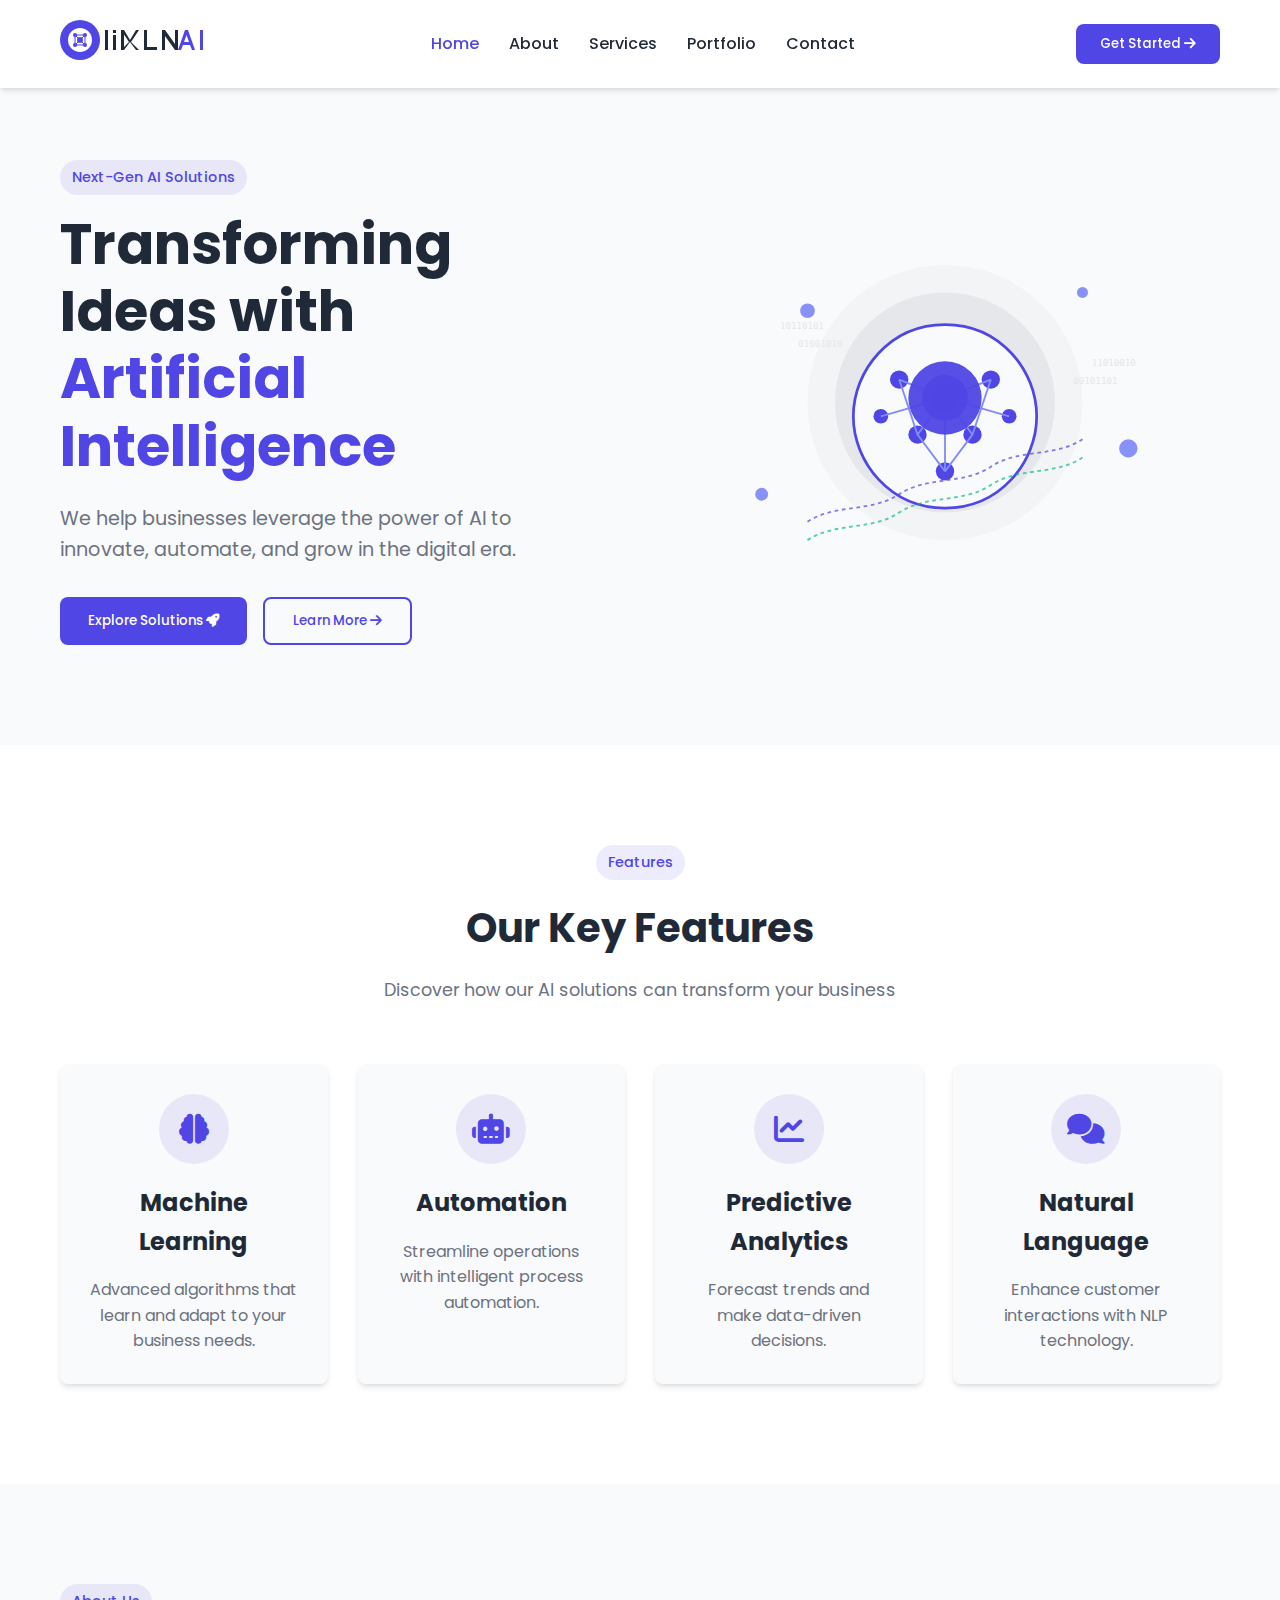
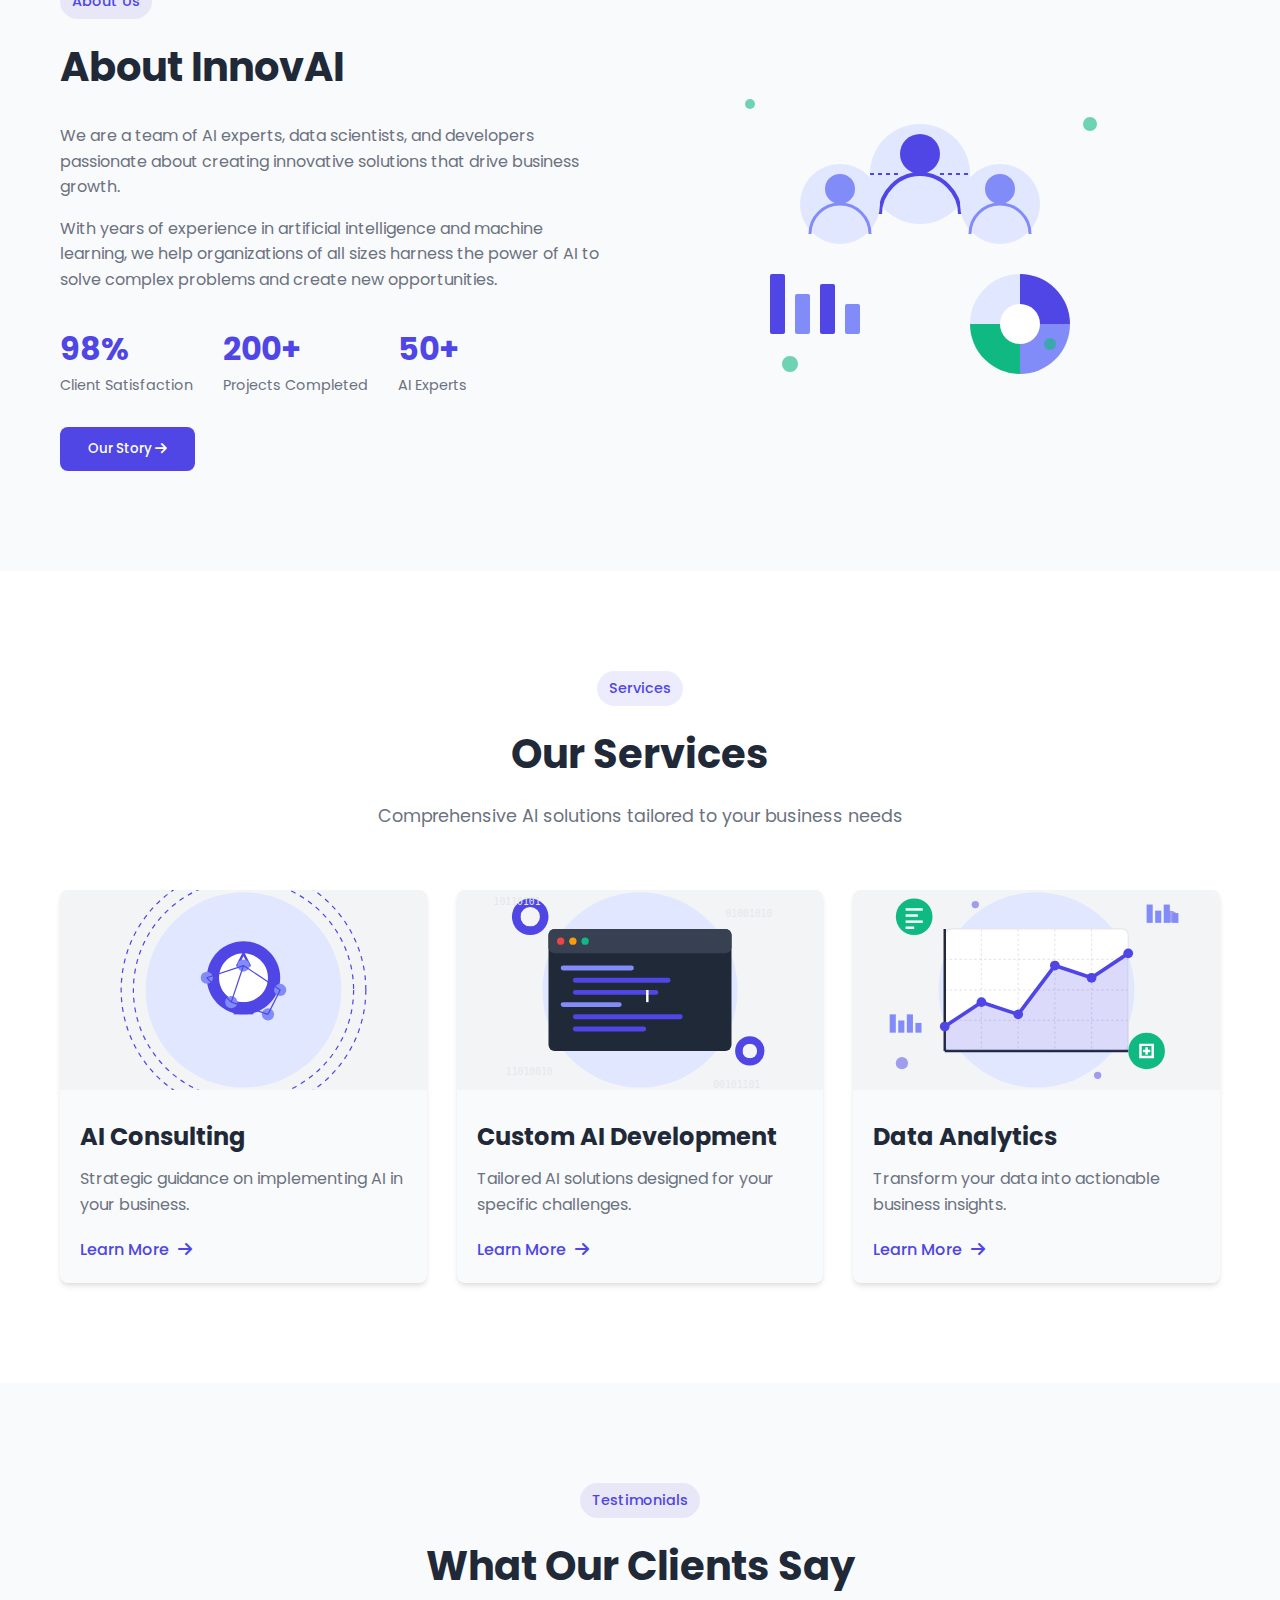
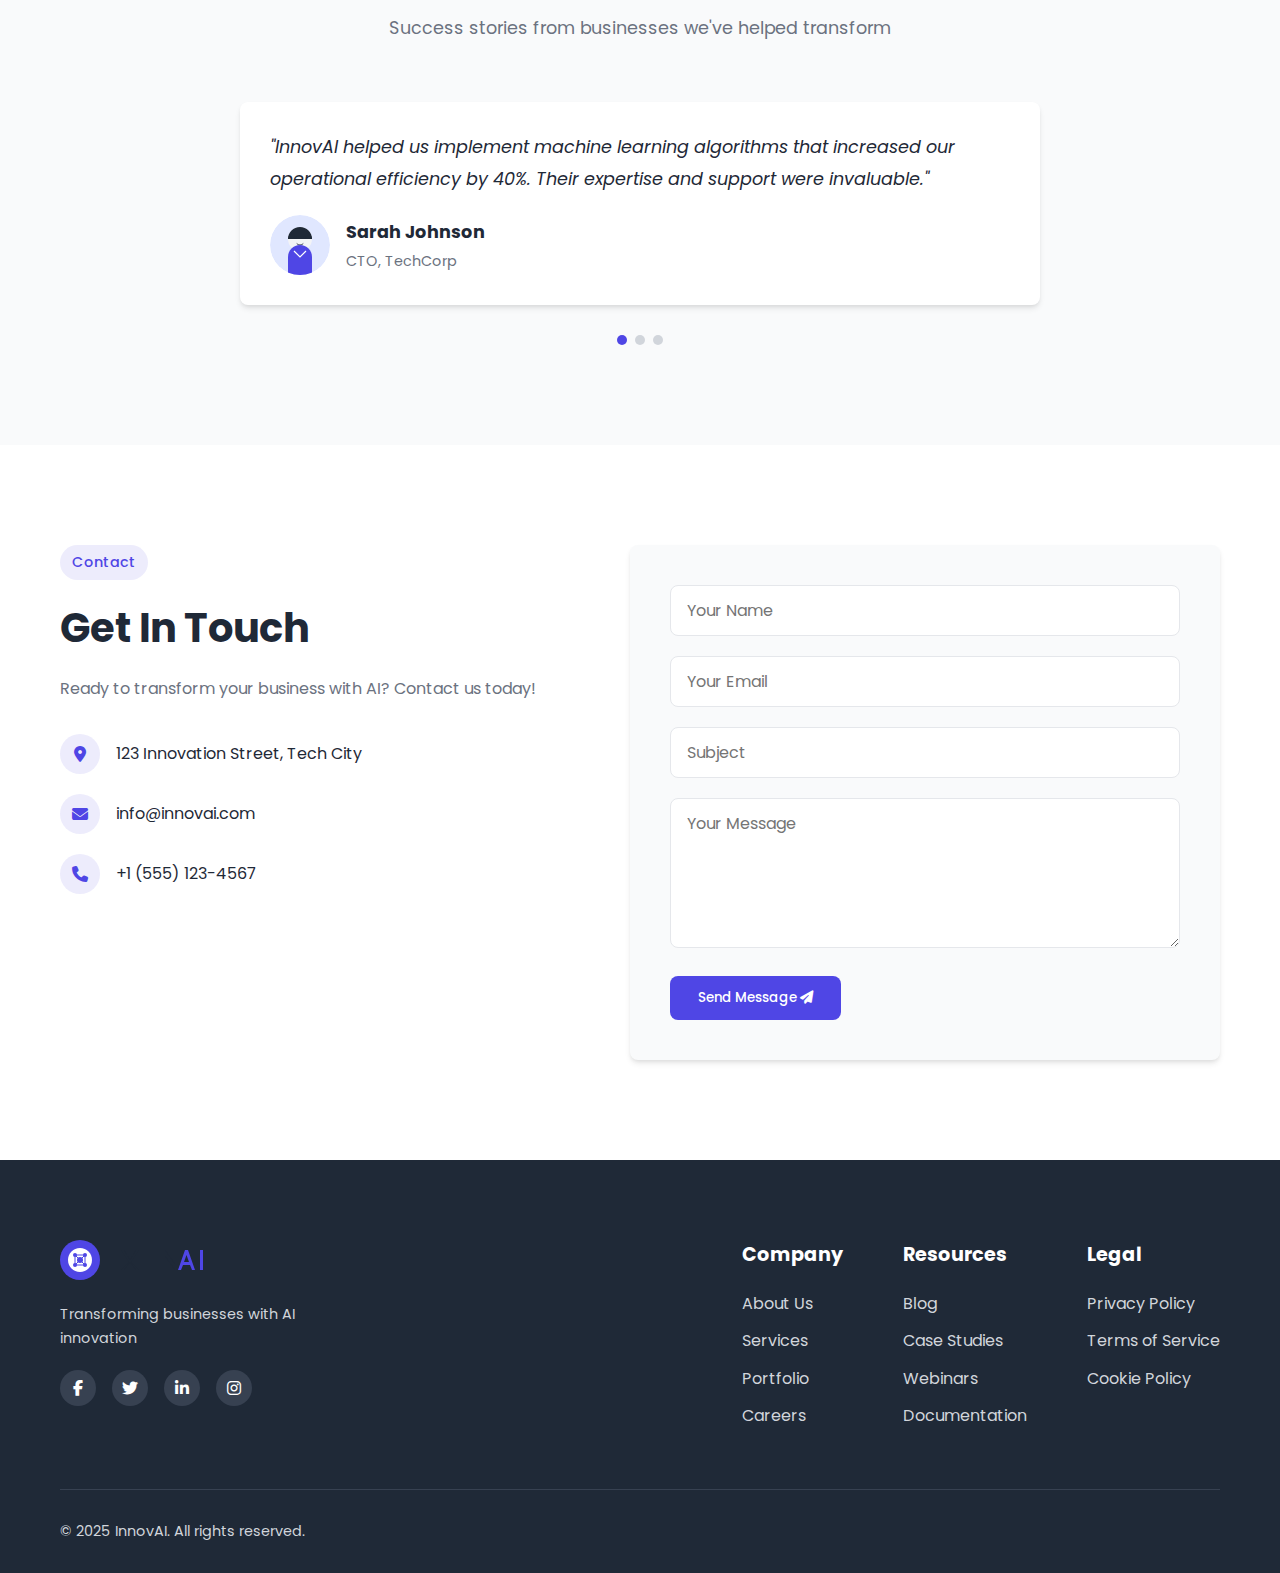
==== index.html @ a3b054c2 "initial commit" ====
<!DOCTYPE html>
<html lang="en">
<head>
    <meta charset="UTF-8">
    <meta name="viewport" content="width=device-width, initial-scale=1.0">
    <title>InnovAI - Innovative AI Solutions</title>
    <link rel="stylesheet" href="css/styles.css">
    <link rel="stylesheet" href="https://cdnjs.cloudflare.com/ajax/libs/font-awesome/6.4.0/css/all.min.css">
    <link href="https://fonts.googleapis.com/css2?family=Poppins:wght@300;400;500;600;700&display=swap" rel="stylesheet">
</head>
<body>
    <header>
        <div class="container">
            <nav>
                <div class="logo">
                    <img src="images/logo.svg" alt="InnovAI Logo">
                </div>
                <ul class="nav-links">
                    <li><a href="#home" class="active">Home</a></li>
                    <li><a href="#about">About</a></li>
                    <li><a href="#services">Services</a></li>
                    <li><a href="#portfolio">Portfolio</a></li>
                    <li><a href="#contact">Contact</a></li>
                </ul>
                <button class="cta-button">Get Started <i class="fas fa-arrow-right"></i></button>
                <div class="mobile-menu">
                    <i class="fas fa-bars"></i>
                </div>
            </nav>
        </div>
    </header>

    <section id="hero" class="hero">
        <div class="container">
            <div class="hero-content">
                <div class="badge">Next-Gen AI Solutions</div>
                <h1>Transforming Ideas with <span class="highlight">Artificial Intelligence</span></h1>
                <p>We help businesses leverage the power of AI to innovate, automate, and grow in the digital era.</p>
                <div class="cta-buttons">
                    <button class="primary-button">Explore Solutions <i class="fas fa-rocket"></i></button>
                    <button class="secondary-button">Learn More <i class="fas fa-arrow-right"></i></button>
                </div>
            </div>
            <div class="hero-image">
                <img src="images/hero-image.svg" alt="AI Innovation">
            </div>
        </div>
    </section>

    <section id="features" class="features">
        <div class="container">
            <div class="section-header">
                <div class="badge">Features</div>
                <h2>Our Key Features</h2>
                <p>Discover how our AI solutions can transform your business</p>
            </div>
            <div class="features-grid">
                <div class="feature-card">
                    <div class="feature-icon">
                        <i class="fas fa-brain"></i>
                    </div>
                    <h3>Machine Learning</h3>
                    <p>Advanced algorithms that learn and adapt to your business needs.</p>
                </div>
                <div class="feature-card">
                    <div class="feature-icon">
                        <i class="fas fa-robot"></i>
                    </div>
                    <h3>Automation</h3>
                    <p>Streamline operations with intelligent process automation.</p>
                </div>
                <div class="feature-card">
                    <div class="feature-icon">
                        <i class="fas fa-chart-line"></i>
                    </div>
                    <h3>Predictive Analytics</h3>
                    <p>Forecast trends and make data-driven decisions.</p>
                </div>
                <div class="feature-card">
                    <div class="feature-icon">
                        <i class="fas fa-comments"></i>
                    </div>
                    <h3>Natural Language</h3>
                    <p>Enhance customer interactions with NLP technology.</p>
                </div>
            </div>
        </div>
    </section>

    <section id="about" class="about">
        <div class="container">
            <div class="about-content">
                <div class="about-text">
                    <div class="badge">About Us</div>
                    <h2>About InnovAI</h2>
                    <p>We are a team of AI experts, data scientists, and developers passionate about creating innovative solutions that drive business growth.</p>
                    <p>With years of experience in artificial intelligence and machine learning, we help organizations of all sizes harness the power of AI to solve complex problems and create new opportunities.</p>
                    <div class="stats-container">
                        <div class="stat-item">
                            <span class="stat-number">98%</span>
                            <span class="stat-label">Client Satisfaction</span>
                        </div>
                        <div class="stat-item">
                            <span class="stat-number">200+</span>
                            <span class="stat-label">Projects Completed</span>
                        </div>
                        <div class="stat-item">
                            <span class="stat-number">50+</span>
                            <span class="stat-label">AI Experts</span>
                        </div>
                    </div>
                    <button class="primary-button">Our Story <i class="fas fa-arrow-right"></i></button>
                </div>
                <div class="about-image">
                    <img src="images/about-image.svg" alt="Our Team">
                </div>
            </div>
        </div>
    </section>

    <section id="services" class="services">
        <div class="container">
            <div class="section-header">
                <div class="badge">Services</div>
                <h2>Our Services</h2>
                <p>Comprehensive AI solutions tailored to your business needs</p>
            </div>
            <div class="services-grid">
                <div class="service-card">
                    <div class="service-image">
                        <img src="images/service1.svg" alt="AI Consulting">
                    </div>
                    <div class="service-content">
                        <h3>AI Consulting</h3>
                        <p>Strategic guidance on implementing AI in your business.</p>
                        <a href="#" class="learn-more">Learn More <i class="fas fa-arrow-right"></i></a>
                    </div>
                </div>
                <div class="service-card">
                    <div class="service-image">
                        <img src="images/service2.svg" alt="Custom AI Development">
                    </div>
                    <div class="service-content">
                        <h3>Custom AI Development</h3>
                        <p>Tailored AI solutions designed for your specific challenges.</p>
                        <a href="#" class="learn-more">Learn More <i class="fas fa-arrow-right"></i></a>
                    </div>
                </div>
                <div class="service-card">
                    <div class="service-image">
                        <img src="images/service3.svg" alt="Data Analytics">
                    </div>
                    <div class="service-content">
                        <h3>Data Analytics</h3>
                        <p>Transform your data into actionable business insights.</p>
                        <a href="#" class="learn-more">Learn More <i class="fas fa-arrow-right"></i></a>
                    </div>
                </div>
            </div>
        </div>
    </section>

    <section id="testimonials" class="testimonials">
        <div class="container">
            <div class="section-header">
                <div class="badge">Testimonials</div>
                <h2>What Our Clients Say</h2>
                <p>Success stories from businesses we've helped transform</p>
            </div>
            <div class="testimonial-slider">
                <div class="testimonial-card">
                    <div class="testimonial-content">
                        <p>"InnovAI helped us implement machine learning algorithms that increased our operational efficiency by 40%. Their expertise and support were invaluable."</p>
                    </div>
                    <div class="testimonial-author">
                        <img src="images/client1.svg" alt="Client">
                        <div class="author-info">
                            <h4>Sarah Johnson</h4>
                            <p>CTO, TechCorp</p>
                        </div>
                    </div>
                </div>
            </div>
            <div class="testimonial-dots">
                <span class="dot active"></span>
                <span class="dot"></span>
                <span class="dot"></span>
            </div>
        </div>
    </section>

    <section id="contact" class="contact">
        <div class="container">
            <div class="contact-content">
                <div class="contact-info">
                    <div class="badge">Contact</div>
                    <h2>Get In Touch</h2>
                    <p>Ready to transform your business with AI? Contact us today!</p>
                    <div class="contact-details">
                        <div class="contact-item">
                            <i class="fas fa-map-marker-alt"></i>
                            <p>123 Innovation Street, Tech City</p>
                        </div>
                        <div class="contact-item">
                            <i class="fas fa-envelope"></i>
                            <p>info@innovai.com</p>
                        </div>
                        <div class="contact-item">
                            <i class="fas fa-phone"></i>
                            <p>+1 (555) 123-4567</p>
                        </div>
                    </div>
                </div>
                <div class="contact-form">
                    <form>
                        <div class="form-group">
                            <input type="text" placeholder="Your Name" required>
                        </div>
                        <div class="form-group">
                            <input type="email" placeholder="Your Email" required>
                        </div>
                        <div class="form-group">
                            <input type="text" placeholder="Subject">
                        </div>
                        <div class="form-group">
                            <textarea placeholder="Your Message" required></textarea>
                        </div>
                        <button type="submit" class="primary-button">Send Message <i class="fas fa-paper-plane"></i></button>
                    </form>
                </div>
            </div>
        </div>
    </section>

    <footer>
        <div class="container">
            <div class="footer-content">
                <div class="footer-logo">
                    <img src="images/logo.svg" alt="InnovAI Logo">
                    <p>Transforming businesses with AI innovation</p>
                    <div class="social-links">
                        <a href="#"><i class="fab fa-facebook-f"></i></a>
                        <a href="#"><i class="fab fa-twitter"></i></a>
                        <a href="#"><i class="fab fa-linkedin-in"></i></a>
                        <a href="#"><i class="fab fa-instagram"></i></a>
                    </div>
                </div>
                <div class="footer-links">
                    <div class="footer-column">
                        <h3>Company</h3>
                        <ul>
                            <li><a href="#about">About Us</a></li>
                            <li><a href="#services">Services</a></li>
                            <li><a href="#portfolio">Portfolio</a></li>
                            <li><a href="#careers">Careers</a></li>
                        </ul>
                    </div>
                    <div class="footer-column">
                        <h3>Resources</h3>
                        <ul>
                            <li><a href="#blog">Blog</a></li>
                            <li><a href="#case-studies">Case Studies</a></li>
                            <li><a href="#webinars">Webinars</a></li>
                            <li><a href="#documentation">Documentation</a></li>
                        </ul>
                    </div>
                    <div class="footer-column">
                        <h3>Legal</h3>
                        <ul>
                            <li><a href="#privacy">Privacy Policy</a></li>
                            <li><a href="#terms">Terms of Service</a></li>
                            <li><a href="#cookies">Cookie Policy</a></li>
                        </ul>
                    </div>
                </div>
            </div>
            <div class="footer-bottom">
                <p>&copy; 2025 InnovAI. All rights reserved.</p>
            </div>
        </div>
    </footer>

    <script src="js/main.js"></script>
</body>
</html>
---- css/styles.css ----
/* Global Styles */
:root {
    --primary-color: #4F46E5;
    --primary-dark: #4338CA;
    --primary-light: #818CF8;
    --secondary-color: #10B981;
    --text-color: #1F2937;
    --text-light: #6B7280;
    --background-light: #F9FAFB;
    --background-white: #FFFFFF;
    --shadow: 0 4px 6px -1px rgba(0, 0, 0, 0.1), 0 2px 4px -1px rgba(0, 0, 0, 0.06);
    --border-radius: 8px;
    --transition: all 0.3s ease;
}

* {
    margin: 0;
    padding: 0;
    box-sizing: border-box;
}

body {
    font-family: 'Poppins', sans-serif;
    color: var(--text-color);
    line-height: 1.6;
    background-color: var(--background-light);
}

.container {
    width: 100%;
    max-width: 1200px;
    margin: 0 auto;
    padding: 0 20px;
}

a {
    text-decoration: none;
    color: inherit;
}

ul {
    list-style: none;
}

img {
    max-width: 100%;
    height: auto;
}

button {
    cursor: pointer;
    font-family: 'Poppins', sans-serif;
}

.section-header {
    text-align: center;
    margin-bottom: 60px;
}

.section-header h2 {
    font-size: 2.5rem;
    font-weight: 700;
    margin-bottom: 16px;
    color: var(--text-color);
}

.section-header p {
    font-size: 1.1rem;
    color: var(--text-light);
    max-width: 600px;
    margin: 0 auto;
}

.badge {
    display: inline-block;
    background-color: rgba(79, 70, 229, 0.1);
    color: var(--primary-color);
    padding: 6px 12px;
    border-radius: 20px;
    font-size: 0.9rem;
    font-weight: 500;
    margin-bottom: 16px;
}

/* Header & Navigation */
header {
    background-color: var(--background-white);
    box-shadow: var(--shadow);
    position: fixed;
    width: 100%;
    top: 0;
    left: 0;
    z-index: 1000;
}

nav {
    display: flex;
    justify-content: space-between;
    align-items: center;
    padding: 20px 0;
}

.logo img {
    height: 40px;
}

.nav-links {
    display: flex;
    gap: 30px;
}

.nav-links a {
    font-weight: 500;
    transition: var(--transition);
}

.nav-links a:hover, .nav-links a.active {
    color: var(--primary-color);
}

.cta-button {
    background-color: var(--primary-color);
    color: white;
    border: none;
    padding: 10px 24px;
    border-radius: var(--border-radius);
    font-weight: 500;
    transition: var(--transition);
}

.cta-button:hover {
    background-color: var(--primary-dark);
}

.mobile-menu {
    display: none;
    font-size: 1.5rem;
    cursor: pointer;
}

/* Mobile menu active state */
.nav-links.active {
    display: flex;
    flex-direction: column;
    position: absolute;
    top: 80px;
    left: 0;
    right: 0;
    background-color: var(--background-white);
    padding: 20px;
    box-shadow: var(--shadow);
    z-index: 1000;
}

/* Hero Section */
.hero {
    padding: 160px 0 100px;
    background-color: var(--background-light);
}

.hero .container {
    display: flex;
    align-items: center;
    justify-content: space-between;
    gap: 60px;
}

.hero-content {
    flex: 1;
}

.hero-content h1 {
    font-size: 3.5rem;
    font-weight: 700;
    line-height: 1.2;
    margin-bottom: 24px;
}

.hero-content .highlight {
    color: var(--primary-color);
}

.hero-content p {
    font-size: 1.2rem;
    color: var(--text-light);
    margin-bottom: 32px;
    max-width: 500px;
}

.cta-buttons {
    display: flex;
    gap: 16px;
}

.primary-button {
    background-color: var(--primary-color);
    color: white;
    border: none;
    padding: 12px 28px;
    border-radius: var(--border-radius);
    font-weight: 500;
    transition: var(--transition);
}

.primary-button:hover {
    background-color: var(--primary-dark);
}

.secondary-button {
    background-color: transparent;
    color: var(--primary-color);
    border: 2px solid var(--primary-color);
    padding: 12px 28px;
    border-radius: var(--border-radius);
    font-weight: 500;
    transition: var(--transition);
}

.secondary-button:hover {
    background-color: rgba(79, 70, 229, 0.1);
}

.hero-image {
    flex: 1;
    display: flex;
    justify-content: flex-end;
}

/* Features Section */
.features {
    padding: 100px 0;
    background-color: var(--background-white);
}

.features-grid {
    display: grid;
    grid-template-columns: repeat(auto-fit, minmax(250px, 1fr));
    gap: 30px;
}

.feature-card {
    background-color: var(--background-light);
    padding: 30px;
    border-radius: var(--border-radius);
    box-shadow: var(--shadow);
    transition: var(--transition);
    text-align: center;
}

.feature-card:hover {
    transform: translateY(-5px);
}

.feature-icon {
    width: 70px;
    height: 70px;
    background-color: rgba(79, 70, 229, 0.1);
    border-radius: 50%;
    display: flex;
    align-items: center;
    justify-content: center;
    margin: 0 auto 20px;
}

.feature-icon i {
    font-size: 30px;
    color: var(--primary-color);
}

.feature-card h3 {
    font-size: 1.5rem;
    margin-bottom: 16px;
}

.feature-card p {
    color: var(--text-light);
}

/* About Section */
.about {
    padding: 100px 0;
    background-color: var(--background-light);
}

.about-content {
    display: flex;
    align-items: center;
    gap: 60px;
}

.about-text {
    flex: 1;
}

.about-text h2 {
    font-size: 2.5rem;
    font-weight: 700;
    margin-bottom: 24px;
}

.about-text p {
    margin-bottom: 16px;
    color: var(--text-light);
}

.stats-container {
    display: flex;
    gap: 30px;
    margin: 30px 0;
}

.stat-item {
    display: flex;
    flex-direction: column;
}

.stat-number {
    font-size: 2rem;
    font-weight: 700;
    color: var(--primary-color);
}

.stat-label {
    font-size: 0.9rem;
    color: var(--text-light);
}

.about-image {
    flex: 1;
}

/* Services Section */
.services {
    padding: 100px 0;
    background-color: var(--background-white);
}

.services-grid {
    display: grid;
    grid-template-columns: repeat(auto-fit, minmax(300px, 1fr));
    gap: 30px;
}

.service-card {
    background-color: var(--background-light);
    border-radius: var(--border-radius);
    overflow: hidden;
    box-shadow: var(--shadow);
    transition: var(--transition);
}

.service-card:hover {
    transform: translateY(-5px);
}

.service-card img {
    width: 100%;
    height: 200px;
    object-fit: cover;
}

.service-content {
    padding: 20px;
}

.service-card h3 {
    font-size: 1.5rem;
    margin-bottom: 10px;
}

.service-card p {
    color: var(--text-light);
    margin-bottom: 20px;
}

.learn-more {
    display: inline-block;
    color: var(--primary-color);
    font-weight: 500;
    transition: var(--transition);
}

.learn-more i {
    margin-left: 5px;
    transition: var(--transition);
}

.learn-more:hover {
    color: var(--primary-dark);
}

.learn-more:hover i {
    transform: translateX(5px);
}

/* Testimonials Section */
.testimonials {
    padding: 100px 0;
    background-color: var(--background-light);
}

.testimonial-card {
    background-color: var(--background-white);
    border-radius: var(--border-radius);
    padding: 30px;
    box-shadow: var(--shadow);
    max-width: 800px;
    margin: 0 auto;
}

.testimonial-content {
    margin-bottom: 20px;
}

.testimonial-content p {
    font-size: 1.1rem;
    font-style: italic;
    color: var(--text-color);
    line-height: 1.8;
}

.testimonial-author {
    display: flex;
    align-items: center;
    gap: 16px;
}

.testimonial-author img {
    width: 60px;
    height: 60px;
    border-radius: 50%;
    object-fit: cover;
}

.author-info h4 {
    font-size: 1.1rem;
    margin-bottom: 4px;
}

.author-info p {
    color: var(--text-light);
    font-size: 0.9rem;
}

.testimonial-dots {
    display: flex;
    justify-content: center;
    gap: 8px;
    margin-top: 30px;
}

.dot {
    width: 10px;
    height: 10px;
    border-radius: 50%;
    background-color: #D1D5DB;
    cursor: pointer;
    transition: var(--transition);
}

.dot.active {
    background-color: var(--primary-color);
}

/* Contact Section */
.contact {
    padding: 100px 0;
    background-color: var(--background-white);
}

.contact-content {
    display: flex;
    gap: 60px;
}

.contact-info {
    flex: 1;
}

.contact-info h2 {
    font-size: 2.5rem;
    font-weight: 700;
    margin-bottom: 16px;
}

.contact-info > p {
    color: var(--text-light);
    margin-bottom: 32px;
}

.contact-details {
    display: flex;
    flex-direction: column;
    gap: 20px;
}

.contact-item {
    display: flex;
    align-items: center;
    gap: 16px;
}

.contact-item i {
    width: 40px;
    height: 40px;
    background-color: rgba(79, 70, 229, 0.1);
    border-radius: 50%;
    display: flex;
    align-items: center;
    justify-content: center;
    color: var(--primary-color);
}

.contact-form {
    flex: 1;
    background-color: var(--background-light);
    padding: 40px;
    border-radius: var(--border-radius);
    box-shadow: var(--shadow);
}

.form-group {
    margin-bottom: 20px;
}

.form-group input,
.form-group textarea {
    width: 100%;
    padding: 12px 16px;
    border: 1px solid #e5e7eb;
    border-radius: var(--border-radius);
    font-family: 'Poppins', sans-serif;
    font-size: 1rem;
    transition: var(--transition);
}

.form-group input:focus,
.form-group textarea:focus {
    outline: none;
    border-color: var(--primary-color);
    box-shadow: 0 0 0 3px rgba(79, 70, 229, 0.2);
}

.form-group textarea {
    min-height: 150px;
    resize: vertical;
}

/* Footer */
footer {
    background-color: #1F2937;
    color: white;
    padding: 80px 0 30px;
}

.footer-content {
    display: flex;
    justify-content: space-between;
    margin-bottom: 60px;
}

.footer-logo {
    max-width: 300px;
}

.footer-logo img {
    height: 40px;
    margin-bottom: 16px;
}

.footer-logo p {
    color: #D1D5DB;
    font-size: 0.9rem;
}

.social-links {
    display: flex;
    gap: 16px;
    margin-top: 20px;
}

.social-links a {
    width: 36px;
    height: 36px;
    background-color: #374151;
    border-radius: 50%;
    display: flex;
    align-items: center;
    justify-content: center;
    transition: var(--transition);
}

.social-links a:hover {
    background-color: var(--primary-color);
}

.footer-links {
    display: flex;
    gap: 60px;
}

.footer-column h3 {
    font-size: 1.2rem;
    margin-bottom: 20px;
    color: white;
}

.footer-column ul {
    display: flex;
    flex-direction: column;
    gap: 12px;
}

.footer-column a {
    color: #D1D5DB;
    transition: var(--transition);
}

.footer-column a:hover {
    color: white;
}

.footer-bottom {
    display: flex;
    justify-content: space-between;
    align-items: center;
    padding-top: 30px;
    border-top: 1px solid #374151;
}

.footer-bottom p {
    color: #D1D5DB;
    font-size: 0.9rem;
}

/* Responsive Styles */
@media (max-width: 992px) {
    .hero .container,
    .about-content,
    .contact-content {
        flex-direction: column;
    }

    .hero-content,
    .hero-image,
    .about-text,
    .about-image,
    .contact-info,
    .contact-form {
        flex: none;
        width: 100%;
    }

    .hero-image {
        justify-content: center;
        margin-top: 40px;
    }

    .about-image {
        order: -1;
        margin-bottom: 40px;
    }

    .footer-content {
        flex-direction: column;
        gap: 40px;
    }

    .footer-links {
        flex-wrap: wrap;
        gap: 30px;
    }
}

@media (max-width: 768px) {
    .nav-links {
        display: none;
    }
    
    .cta-button {
        display: none;
    }

    .mobile-menu {
        display: block;
    }

    .hero-content h1 {
        font-size: 2.5rem;
    }

    .section-header h2 {
        font-size: 2rem;
    }

    .footer-bottom {
        flex-direction: column;
        gap: 20px;
    }
}
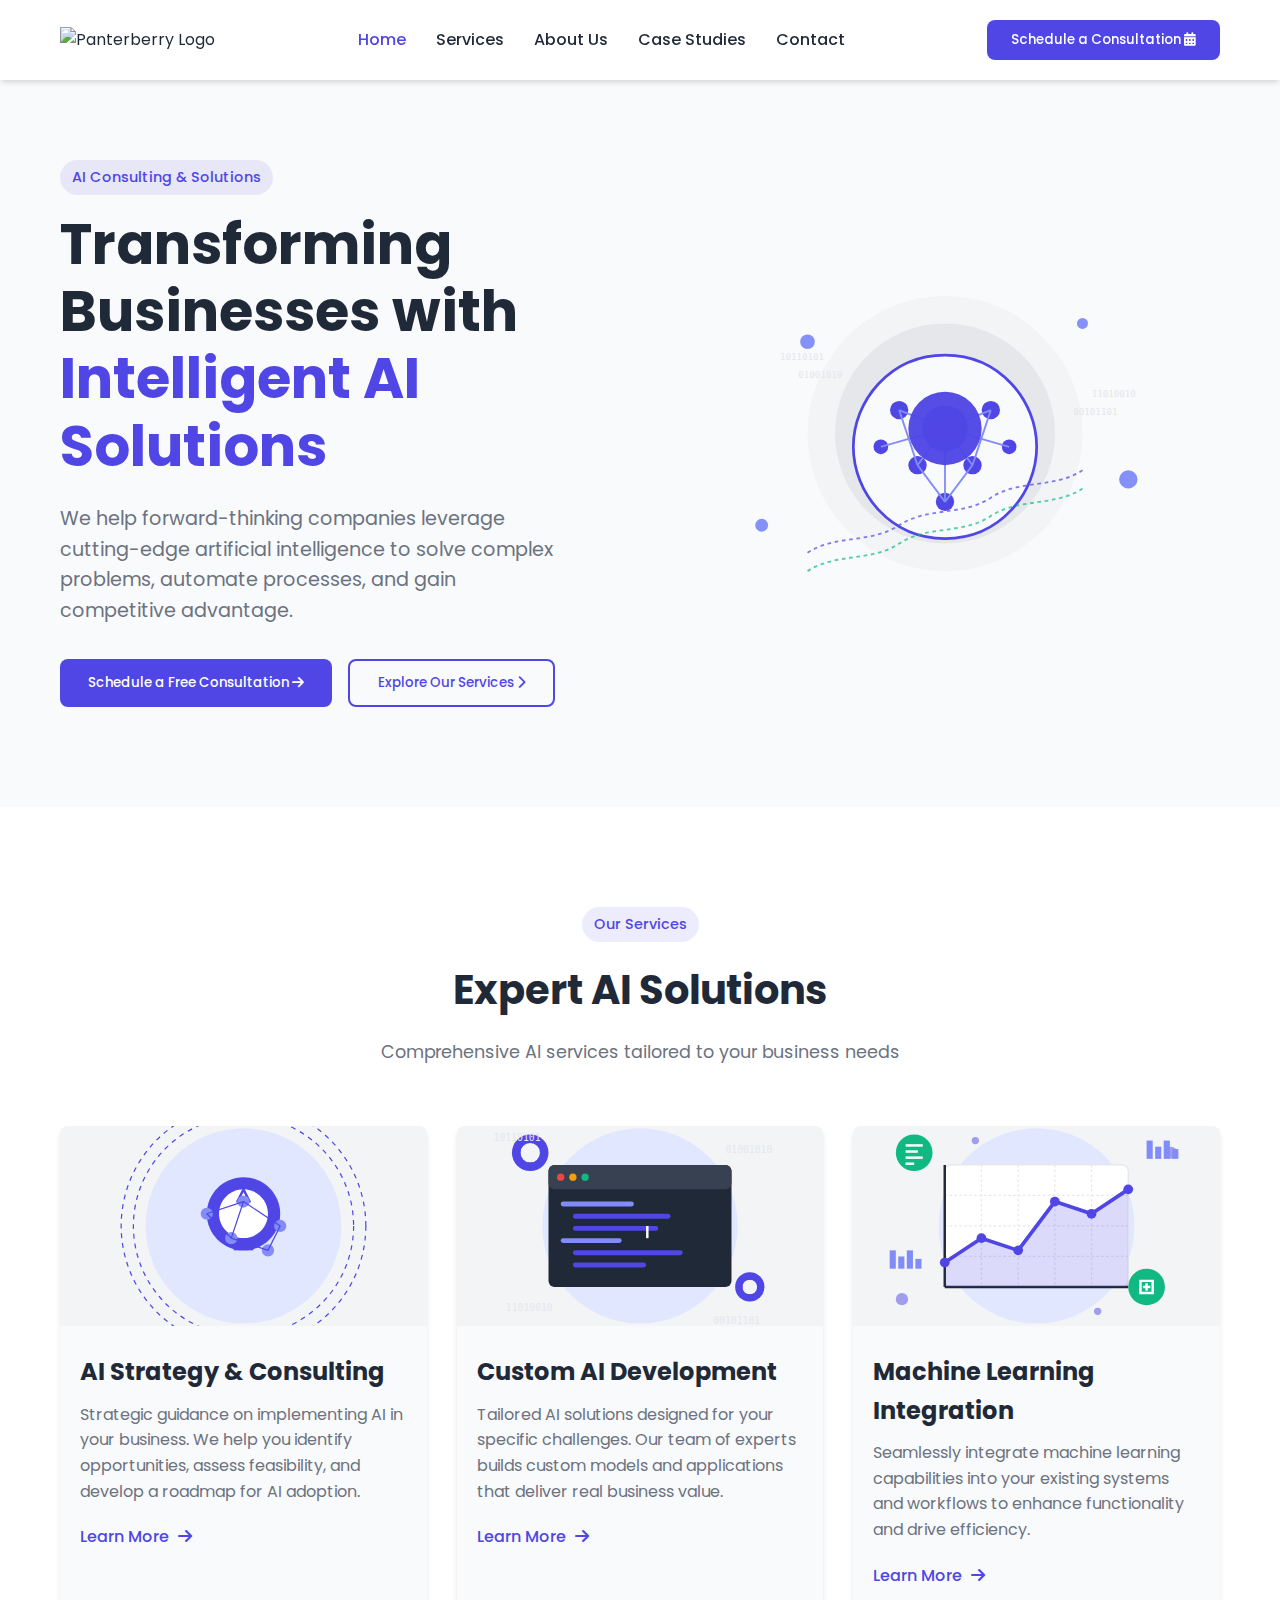
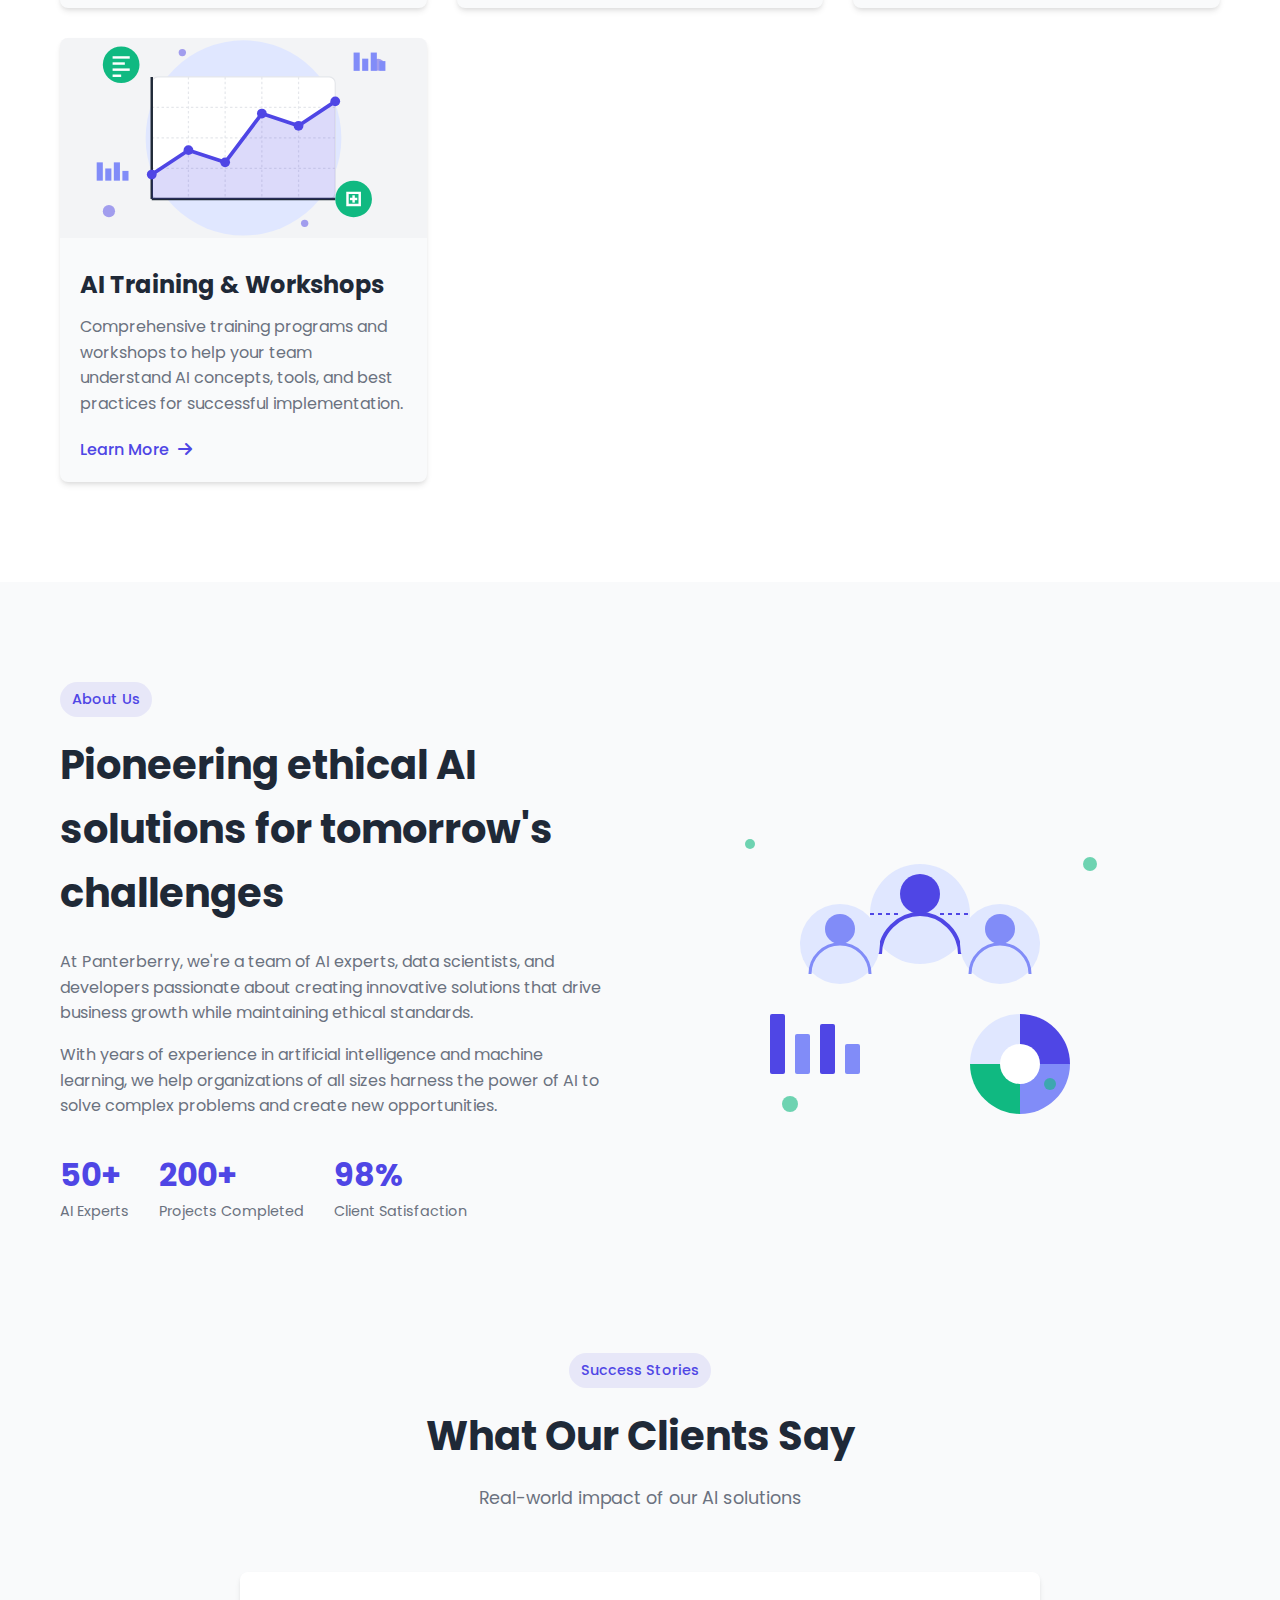
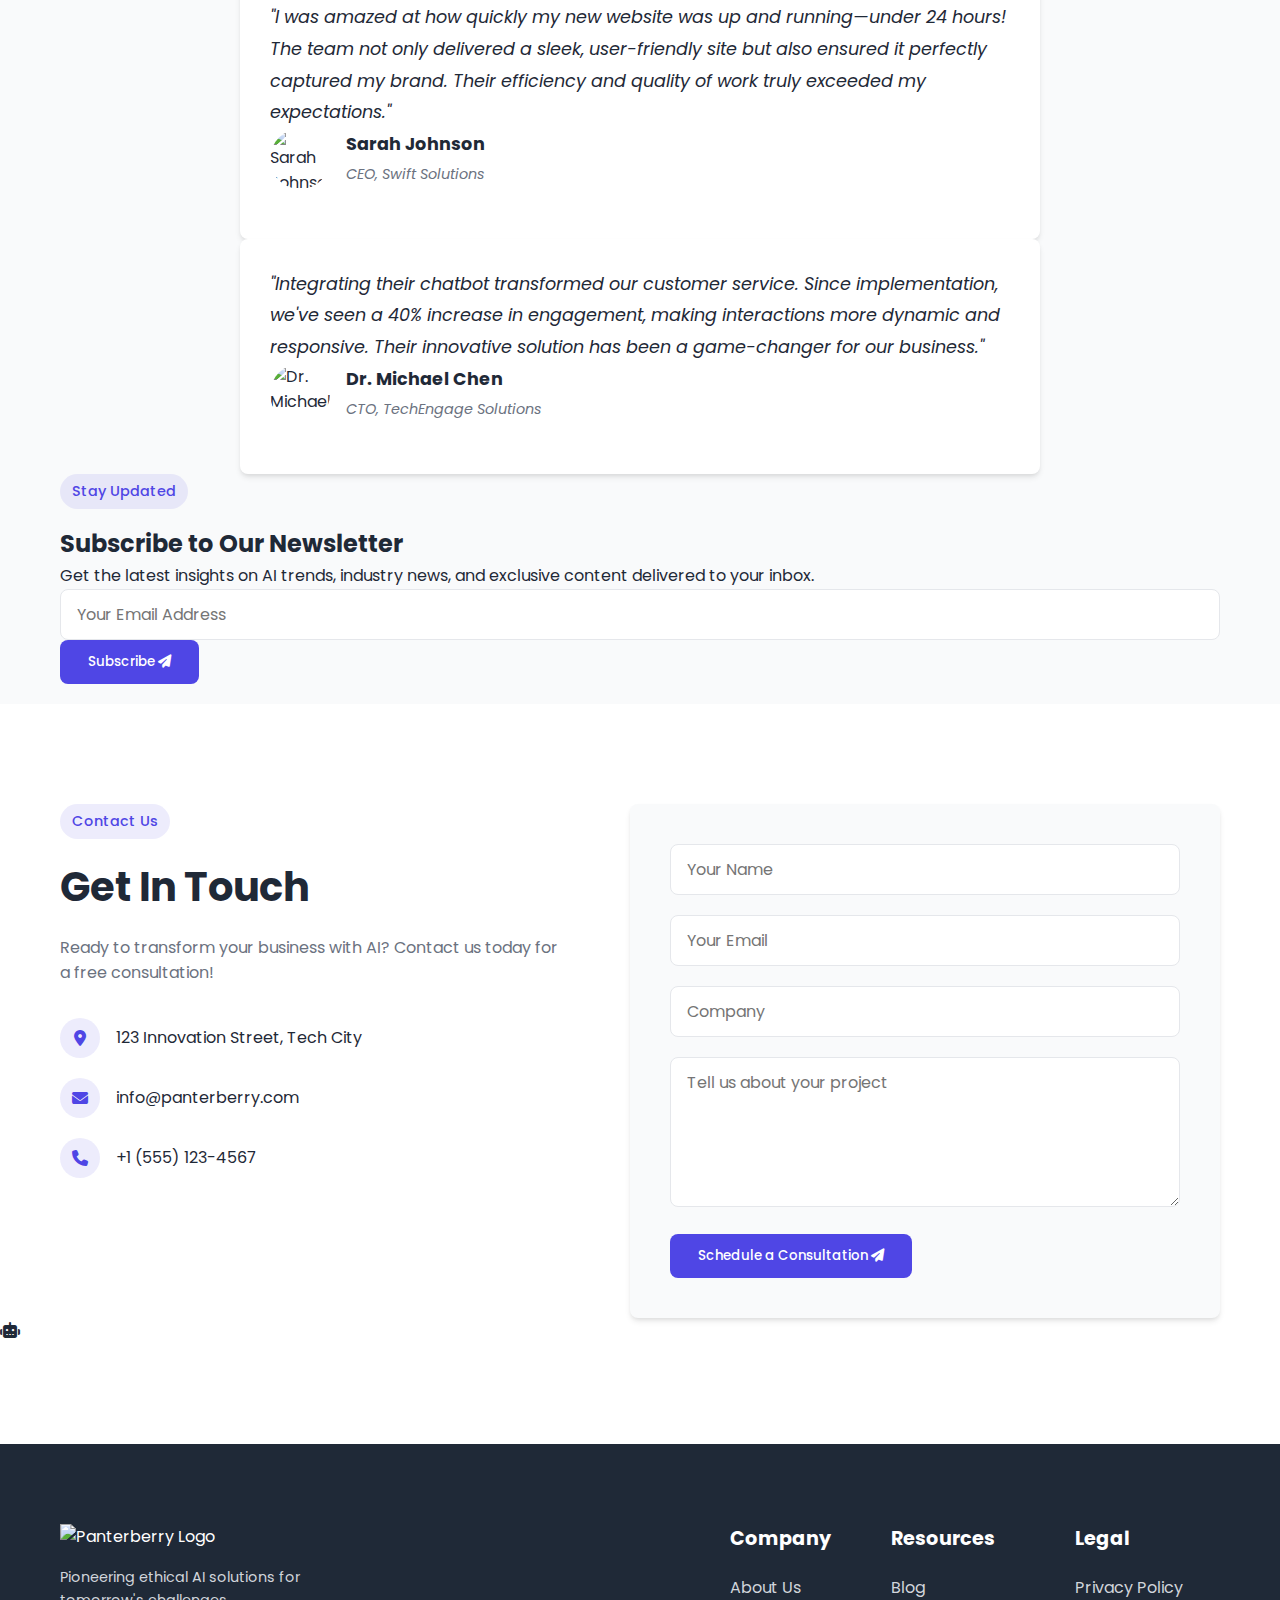
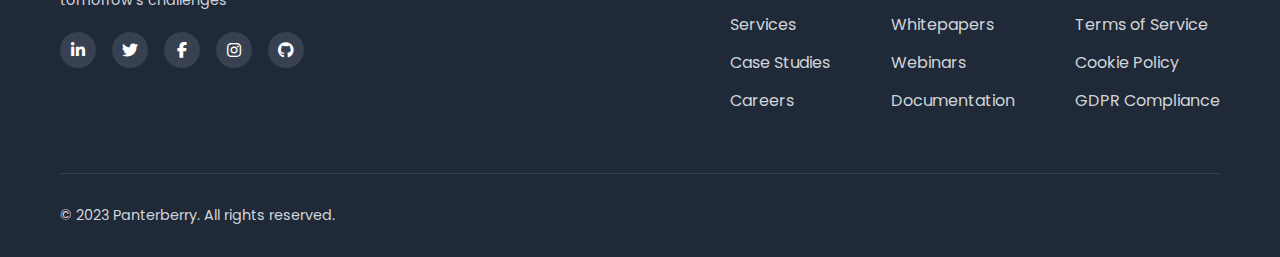
==== commit 30f29554: "Merge pull request #1 from PJ26487/main" ====
--- a/index.html
+++ b/index.html
@@ -3,26 +3,42 @@
 <head>
     <meta charset="UTF-8">
     <meta name="viewport" content="width=device-width, initial-scale=1.0">
-    <title>InnovAI - Innovative AI Solutions</title>
+    <title>Panterberry - AI Consulting & Solutions</title>
+    <meta name="description" content="Panterberry - Pioneering ethical AI solutions for tomorrow's challenges. Expert AI consulting, custom development, and machine learning integration.">
+    <meta name="keywords" content="AI consulting, machine learning, artificial intelligence, AI solutions, custom AI development">
     <link rel="stylesheet" href="css/styles.css">
     <link rel="stylesheet" href="https://cdnjs.cloudflare.com/ajax/libs/font-awesome/6.4.0/css/all.min.css">
     <link href="https://fonts.googleapis.com/css2?family=Poppins:wght@300;400;500;600;700&display=swap" rel="stylesheet">
+    <!-- Add GSAP for animations -->
+    <script src="https://cdnjs.cloudflare.com/ajax/libs/gsap/3.11.4/gsap.min.js"></script>
+    <script src="https://cdnjs.cloudflare.com/ajax/libs/gsap/3.11.4/ScrollTrigger.min.js"></script>
+    <!-- Google Tag Manager -->
+    <script>(function(w,d,s,l,i){w[l]=w[l]||[];w[l].push({'gtm.start':
+    new Date().getTime(),event:'gtm.js'});var f=d.getElementsByTagName(s)[0],
+    j=d.createElement(s),dl=l!='dataLayer'?'&l='+l:'';j.async=true;j.src=
+    'https://www.googletagmanager.com/gtm.js?id='+i+dl;f.parentNode.insertBefore(j,f);
+    })(window,document,'script','dataLayer','GTM-KTB2F6DL');</script>
+    <!-- End Google Tag Manager -->
 </head>
 <body>
+    <!-- Google Tag Manager (noscript) -->
+    <noscript><iframe src="https://www.googletagmanager.com/ns.html?id=GTM-KTB2F6DL"
+    height="0" width="0" style="display:none;visibility:hidden"></iframe></noscript>
+    <!-- End Google Tag Manager (noscript) -->
     <header>
         <div class="container">
             <nav>
                 <div class="logo">
-                    <img src="images/logo.svg" alt="InnovAI Logo">
+                    <img src="images/logo.png" alt="Panterberry Logo">
                 </div>
                 <ul class="nav-links">
                     <li><a href="#home" class="active">Home</a></li>
-                    <li><a href="#about">About</a></li>
                     <li><a href="#services">Services</a></li>
-                    <li><a href="#portfolio">Portfolio</a></li>
+                    <li><a href="#about">About Us</a></li>
+                    <li><a href="#case-studies">Case Studies</a></li>
                     <li><a href="#contact">Contact</a></li>
                 </ul>
-                <button class="cta-button">Get Started <i class="fas fa-arrow-right"></i></button>
+                <button class="cta-button">Schedule a Consultation <i class="fas fa-calendar-alt"></i></button>
                 <div class="mobile-menu">
                     <i class="fas fa-bars"></i>
                 </div>
@@ -30,15 +46,15 @@
         </div>
     </header>
 
-    <section id="hero" class="hero">
+    <section id="home" class="hero">
         <div class="container">
             <div class="hero-content">
-                <div class="badge">Next-Gen AI Solutions</div>
-                <h1>Transforming Ideas with <span class="highlight">Artificial Intelligence</span></h1>
-                <p>We help businesses leverage the power of AI to innovate, automate, and grow in the digital era.</p>
+                <div class="badge">AI Consulting & Solutions</div>
+                <h1>Transforming Businesses with <span class="highlight">Intelligent AI Solutions</span></h1>
+                <p>We help forward-thinking companies leverage cutting-edge artificial intelligence to solve complex problems, automate processes, and gain competitive advantage.</p>
                 <div class="cta-buttons">
-                    <button class="primary-button">Explore Solutions <i class="fas fa-rocket"></i></button>
-                    <button class="secondary-button">Learn More <i class="fas fa-arrow-right"></i></button>
+                    <button class="primary-button">Schedule a Free Consultation <i class="fas fa-arrow-right"></i></button>
+                    <button class="secondary-button">Explore Our Services <i class="fas fa-chevron-right"></i></button>
                 </div>
             </div>
             <div class="hero-image">
@@ -47,41 +63,53 @@
         </div>
     </section>
 
-    <section id="features" class="features">
+    <section id="services" class="services">
         <div class="container">
             <div class="section-header">
-                <div class="badge">Features</div>
-                <h2>Our Key Features</h2>
-                <p>Discover how our AI solutions can transform your business</p>
-            </div>
-            <div class="features-grid">
-                <div class="feature-card">
-                    <div class="feature-icon">
-                        <i class="fas fa-brain"></i>
-                    </div>
-                    <h3>Machine Learning</h3>
-                    <p>Advanced algorithms that learn and adapt to your business needs.</p>
-                </div>
-                <div class="feature-card">
-                    <div class="feature-icon">
-                        <i class="fas fa-robot"></i>
-                    </div>
-                    <h3>Automation</h3>
-                    <p>Streamline operations with intelligent process automation.</p>
-                </div>
-                <div class="feature-card">
-                    <div class="feature-icon">
-                        <i class="fas fa-chart-line"></i>
-                    </div>
-                    <h3>Predictive Analytics</h3>
-                    <p>Forecast trends and make data-driven decisions.</p>
-                </div>
-                <div class="feature-card">
-                    <div class="feature-icon">
-                        <i class="fas fa-comments"></i>
-                    </div>
-                    <h3>Natural Language</h3>
-                    <p>Enhance customer interactions with NLP technology.</p>
+                <div class="badge">Our Services</div>
+                <h2>Expert AI Solutions</h2>
+                <p>Comprehensive AI services tailored to your business needs</p>
+            </div>
+            <div class="services-grid">
+                <div class="service-card">
+                    <div class="service-image">
+                        <img src="images/service1.svg" alt="AI Strategy & Consulting">
+                    </div>
+                    <div class="service-content">
+                        <h3>AI Strategy & Consulting</h3>
+                        <p>Strategic guidance on implementing AI in your business. We help you identify opportunities, assess feasibility, and develop a roadmap for AI adoption.</p>
+                        <a href="#" class="learn-more">Learn More <i class="fas fa-arrow-right"></i></a>
+                    </div>
+                </div>
+                <div class="service-card">
+                    <div class="service-image">
+                        <img src="images/service2.svg" alt="Custom AI Development">
+                    </div>
+                    <div class="service-content">
+                        <h3>Custom AI Development</h3>
+                        <p>Tailored AI solutions designed for your specific challenges. Our team of experts builds custom models and applications that deliver real business value.</p>
+                        <a href="#" class="learn-more">Learn More <i class="fas fa-arrow-right"></i></a>
+                    </div>
+                </div>
+                <div class="service-card">
+                    <div class="service-image">
+                        <img src="images/service3.svg" alt="Machine Learning Integration">
+                    </div>
+                    <div class="service-content">
+                        <h3>Machine Learning Integration</h3>
+                        <p>Seamlessly integrate machine learning capabilities into your existing systems and workflows to enhance functionality and drive efficiency.</p>
+                        <a href="#" class="learn-more">Learn More <i class="fas fa-arrow-right"></i></a>
+                    </div>
+                </div>
+                <div class="service-card">
+                    <div class="service-image">
+                        <img src="images/service3.svg" alt="AI Training & Workshops">
+                    </div>
+                    <div class="service-content">
+                        <h3>AI Training & Workshops</h3>
+                        <p>Comprehensive training programs and workshops to help your team understand AI concepts, tools, and best practices for successful implementation.</p>
+                        <a href="#" class="learn-more">Learn More <i class="fas fa-arrow-right"></i></a>
+                    </div>
                 </div>
             </div>
         </div>
@@ -92,24 +120,24 @@
             <div class="about-content">
                 <div class="about-text">
                     <div class="badge">About Us</div>
-                    <h2>About InnovAI</h2>
-                    <p>We are a team of AI experts, data scientists, and developers passionate about creating innovative solutions that drive business growth.</p>
+                    <h2>Pioneering ethical AI solutions for tomorrow's challenges</h2>
+                    <p>At Panterberry, we're a team of AI experts, data scientists, and developers passionate about creating innovative solutions that drive business growth while maintaining ethical standards.</p>
                     <p>With years of experience in artificial intelligence and machine learning, we help organizations of all sizes harness the power of AI to solve complex problems and create new opportunities.</p>
+                    
                     <div class="stats-container">
+                        <div class="stat-item">
+                            <span class="stat-number">50+</span>
+                            <span class="stat-label">AI Experts</span>
+                        </div>
+                        <div class="stat-item">
+                            <span class="stat-number">200+</span>
+                            <span class="stat-label">Projects Completed</span>
+                        </div>
                         <div class="stat-item">
                             <span class="stat-number">98%</span>
                             <span class="stat-label">Client Satisfaction</span>
                         </div>
-                        <div class="stat-item">
-                            <span class="stat-number">200+</span>
-                            <span class="stat-label">Projects Completed</span>
-                        </div>
-                        <div class="stat-item">
-                            <span class="stat-number">50+</span>
-                            <span class="stat-label">AI Experts</span>
-                        </div>
-                    </div>
-                    <button class="primary-button">Our Story <i class="fas fa-arrow-right"></i></button>
+                    </div>
                 </div>
                 <div class="about-image">
                     <img src="images/about-image.svg" alt="Our Team">
@@ -118,73 +146,59 @@
         </div>
     </section>
 
-    <section id="services" class="services">
+    <section id="case-studies" class="case-studies">
         <div class="container">
             <div class="section-header">
-                <div class="badge">Services</div>
-                <h2>Our Services</h2>
-                <p>Comprehensive AI solutions tailored to your business needs</p>
-            </div>
-            <div class="services-grid">
-                <div class="service-card">
-                    <div class="service-image">
-                        <img src="images/service1.svg" alt="AI Consulting">
-                    </div>
-                    <div class="service-content">
-                        <h3>AI Consulting</h3>
-                        <p>Strategic guidance on implementing AI in your business.</p>
-                        <a href="#" class="learn-more">Learn More <i class="fas fa-arrow-right"></i></a>
-                    </div>
-                </div>
-                <div class="service-card">
-                    <div class="service-image">
-                        <img src="images/service2.svg" alt="Custom AI Development">
-                    </div>
-                    <div class="service-content">
-                        <h3>Custom AI Development</h3>
-                        <p>Tailored AI solutions designed for your specific challenges.</p>
-                        <a href="#" class="learn-more">Learn More <i class="fas fa-arrow-right"></i></a>
-                    </div>
-                </div>
-                <div class="service-card">
-                    <div class="service-image">
-                        <img src="images/service3.svg" alt="Data Analytics">
-                    </div>
-                    <div class="service-content">
-                        <h3>Data Analytics</h3>
-                        <p>Transform your data into actionable business insights.</p>
-                        <a href="#" class="learn-more">Learn More <i class="fas fa-arrow-right"></i></a>
-                    </div>
-                </div>
-            </div>
-        </div>
-    </section>
-
-    <section id="testimonials" class="testimonials">
-        <div class="container">
-            <div class="section-header">
-                <div class="badge">Testimonials</div>
+                <div class="badge">Success Stories</div>
                 <h2>What Our Clients Say</h2>
-                <p>Success stories from businesses we've helped transform</p>
-            </div>
-            <div class="testimonial-slider">
+                <p>Real-world impact of our AI solutions</p>
+            </div>
+            
+            <div class="testimonials-grid">
                 <div class="testimonial-card">
                     <div class="testimonial-content">
-                        <p>"InnovAI helped us implement machine learning algorithms that increased our operational efficiency by 40%. Their expertise and support were invaluable."</p>
-                    </div>
-                    <div class="testimonial-author">
-                        <img src="images/client1.svg" alt="Client">
-                        <div class="author-info">
-                            <h4>Sarah Johnson</h4>
-                            <p>CTO, TechCorp</p>
-                        </div>
-                    </div>
-                </div>
-            </div>
-            <div class="testimonial-dots">
-                <span class="dot active"></span>
-                <span class="dot"></span>
-                <span class="dot"></span>
+                        <p>"I was amazed at how quickly my new website was up and running—under 24 hours! The team not only delivered a sleek, user-friendly site but also ensured it perfectly captured my brand. Their efficiency and quality of work truly exceeded my expectations."</p>
+                        <div class="testimonial-author">
+                            <img src="images/testimonial1.jpg" alt="Sarah Johnson">
+                            <div class="author-info">
+                                <h4>Sarah Johnson</h4>
+                                <p>CEO, Swift Solutions</p>
+                            </div>
+                        </div>
+                    </div>
+                </div>
+                <div class="testimonial-card">
+                    <div class="testimonial-content">
+                        <p>"Integrating their chatbot transformed our customer service. Since implementation, we've seen a 40% increase in engagement, making interactions more dynamic and responsive. Their innovative solution has been a game-changer for our business."</p>
+                        <div class="testimonial-author">
+                            <img src="images/testimonial2.jpg" alt="Dr. Michael Chen">
+                            <div class="author-info">
+                                <h4>Dr. Michael Chen</h4>
+                                <p>CTO, TechEngage Solutions</p>
+                            </div>
+                        </div>
+                    </div>
+                </div>
+            </div>
+        </div>
+    </section>
+
+    <section id="newsletter" class="newsletter">
+        <div class="container">
+            <div class="newsletter-content">
+                <div class="newsletter-text">
+                    <div class="badge">Stay Updated</div>
+                    <h2>Subscribe to Our Newsletter</h2>
+                    <p>Get the latest insights on AI trends, industry news, and exclusive content delivered to your inbox.</p>
+                </div>
+                <div class="newsletter-form">
+                    <form id="newsletterForm">
+                        <div class="form-group">
+                            <input type="email" placeholder="Your Email Address" required>
+                            <button type="submit" class="primary-button">Subscribe <i class="fas fa-paper-plane"></i></button>
+                        </div>
+                    </form>
+                </div>
             </div>
         </div>
     </section>
@@ -193,9 +207,9 @@
         <div class="container">
             <div class="contact-content">
                 <div class="contact-info">
-                    <div class="badge">Contact</div>
+                    <div class="badge">Contact Us</div>
                     <h2>Get In Touch</h2>
-                    <p>Ready to transform your business with AI? Contact us today!</p>
+                    <p>Ready to transform your business with AI? Contact us today for a free consultation!</p>
                     <div class="contact-details">
                         <div class="contact-item">
                             <i class="fas fa-map-marker-alt"></i>
@@ -203,7 +217,7 @@
                         </div>
                         <div class="contact-item">
                             <i class="fas fa-envelope"></i>
-                            <p>info@innovai.com</p>
+                            <p>info@panterberry.com</p>
                         </div>
                         <div class="contact-item">
                             <i class="fas fa-phone"></i>
@@ -212,7 +226,7 @@
                     </div>
                 </div>
                 <div class="contact-form">
-                    <form>
+                    <form id="contactForm">
                         <div class="form-group">
                             <input type="text" placeholder="Your Name" required>
                         </div>
@@ -220,14 +234,19 @@
                             <input type="email" placeholder="Your Email" required>
                         </div>
                         <div class="form-group">
-                            <input type="text" placeholder="Subject">
-                        </div>
-                        <div class="form-group">
-                            <textarea placeholder="Your Message" required></textarea>
-                        </div>
-                        <button type="submit" class="primary-button">Send Message <i class="fas fa-paper-plane"></i></button>
+                            <input type="text" placeholder="Company">
+                        </div>
+                        <div class="form-group">
+                            <textarea placeholder="Tell us about your project" required></textarea>
+                        </div>
+                        <button type="submit" class="primary-button">Schedule a Consultation <i class="fas fa-paper-plane"></i></button>
                     </form>
                 </div>
+            </div>
+        </div>
+        <div class="chatbot-widget" id="chatbot">
+            <div class="chatbot-button">
+                <i class="fas fa-robot"></i>
             </div>
         </div>
     </section>
@@ -236,13 +255,14 @@
         <div class="container">
             <div class="footer-content">
                 <div class="footer-logo">
-                    <img src="images/logo.svg" alt="InnovAI Logo">
-                    <p>Transforming businesses with AI innovation</p>
+                    <img src="images/logo.png" alt="Panterberry Logo">
+                    <p>Pioneering ethical AI solutions for tomorrow's challenges</p>
                     <div class="social-links">
+                        <a href="#"><i class="fab fa-linkedin-in"></i></a>
+                        <a href="#"><i class="fab fa-twitter"></i></a>
                         <a href="#"><i class="fab fa-facebook-f"></i></a>
-                        <a href="#"><i class="fab fa-twitter"></i></a>
-                        <a href="#"><i class="fab fa-linkedin-in"></i></a>
                         <a href="#"><i class="fab fa-instagram"></i></a>
+                        <a href="#"><i class="fab fa-github"></i></a>
                     </div>
                 </div>
                 <div class="footer-links">
@@ -251,7 +271,7 @@
                         <ul>
                             <li><a href="#about">About Us</a></li>
                             <li><a href="#services">Services</a></li>
-                            <li><a href="#portfolio">Portfolio</a></li>
+                            <li><a href="#case-studies">Case Studies</a></li>
                             <li><a href="#careers">Careers</a></li>
                         </ul>
                     </div>
@@ -259,7 +279,7 @@
                         <h3>Resources</h3>
                         <ul>
                             <li><a href="#blog">Blog</a></li>
-                            <li><a href="#case-studies">Case Studies</a></li>
+                            <li><a href="#whitepapers">Whitepapers</a></li>
                             <li><a href="#webinars">Webinars</a></li>
                             <li><a href="#documentation">Documentation</a></li>
                         </ul>
@@ -270,12 +290,13 @@
                             <li><a href="#privacy">Privacy Policy</a></li>
                             <li><a href="#terms">Terms of Service</a></li>
                             <li><a href="#cookies">Cookie Policy</a></li>
+                            <li><a href="#gdpr">GDPR Compliance</a></li>
                         </ul>
                     </div>
                 </div>
             </div>
             <div class="footer-bottom">
-                <p>&copy; 2025 InnovAI. All rights reserved.</p>
+                <p>&copy; 2023 Panterberry. All rights reserved.</p>
             </div>
         </div>
     </footer>
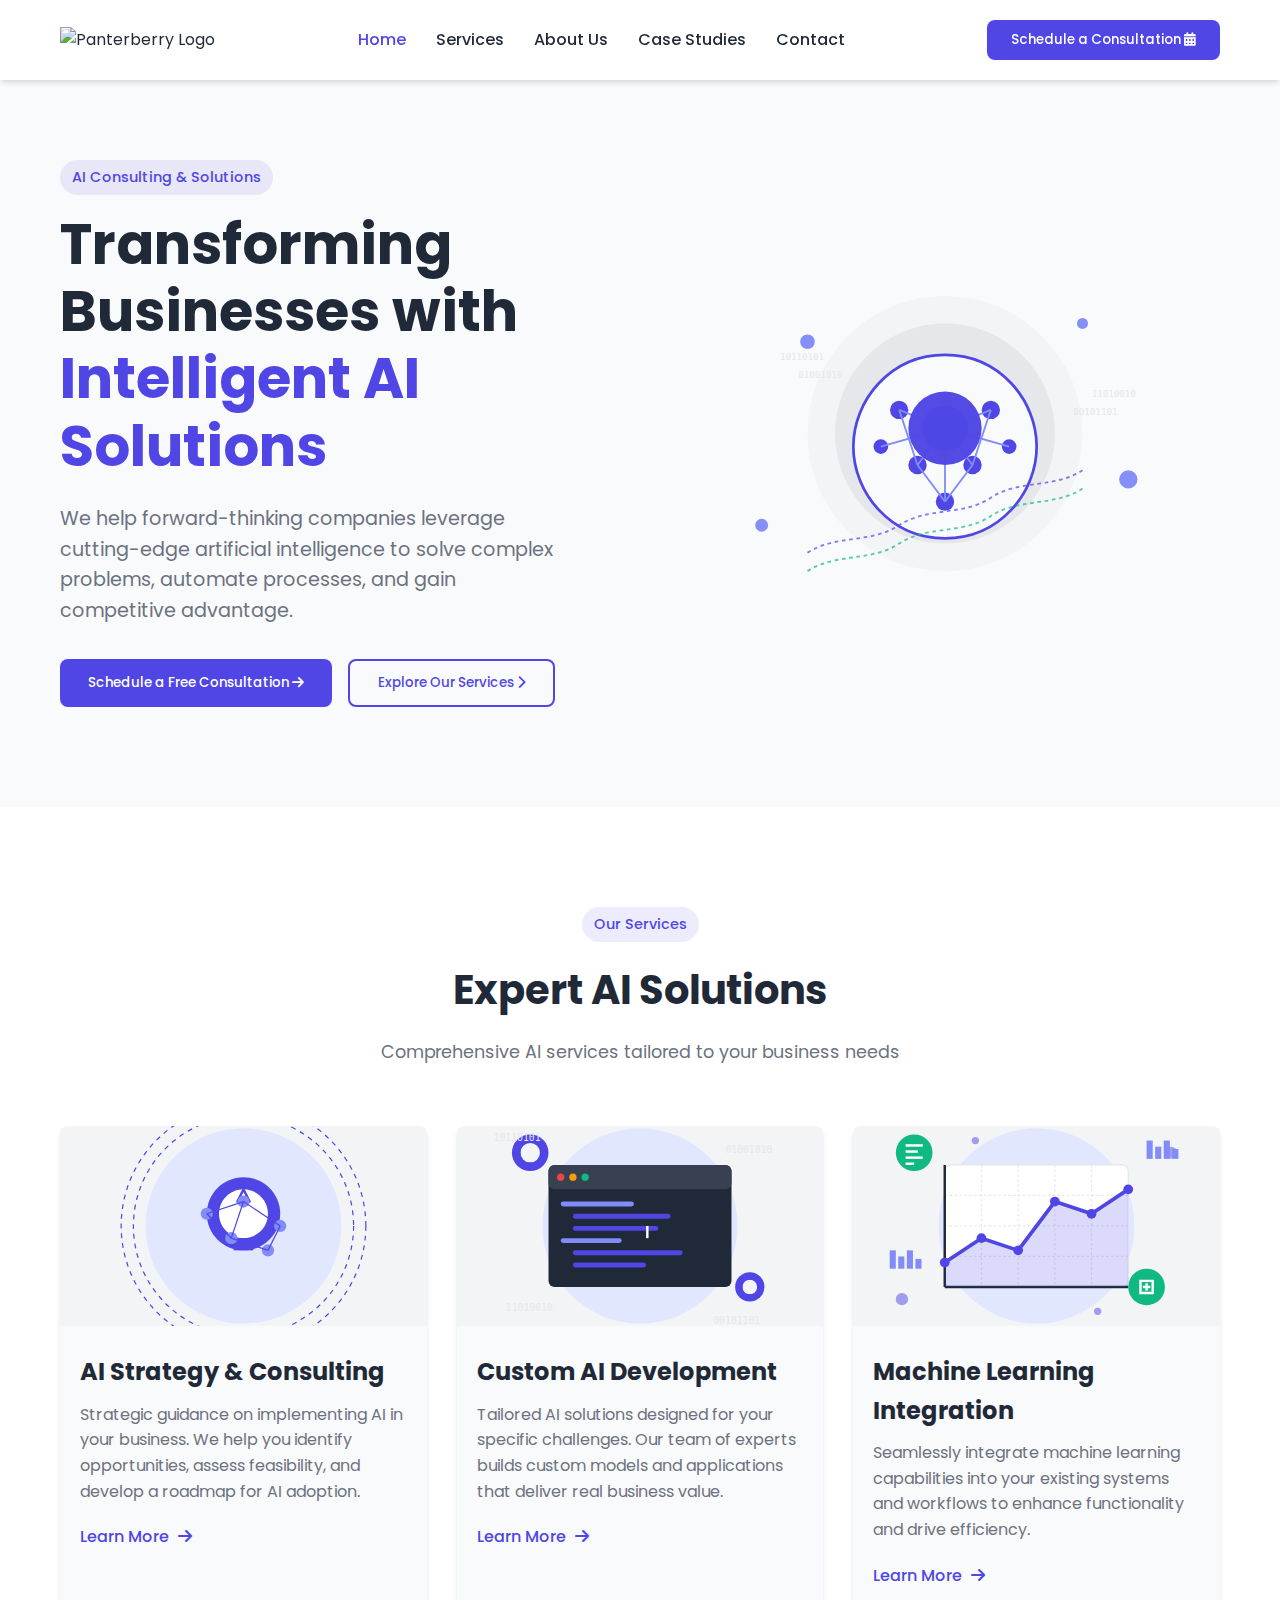
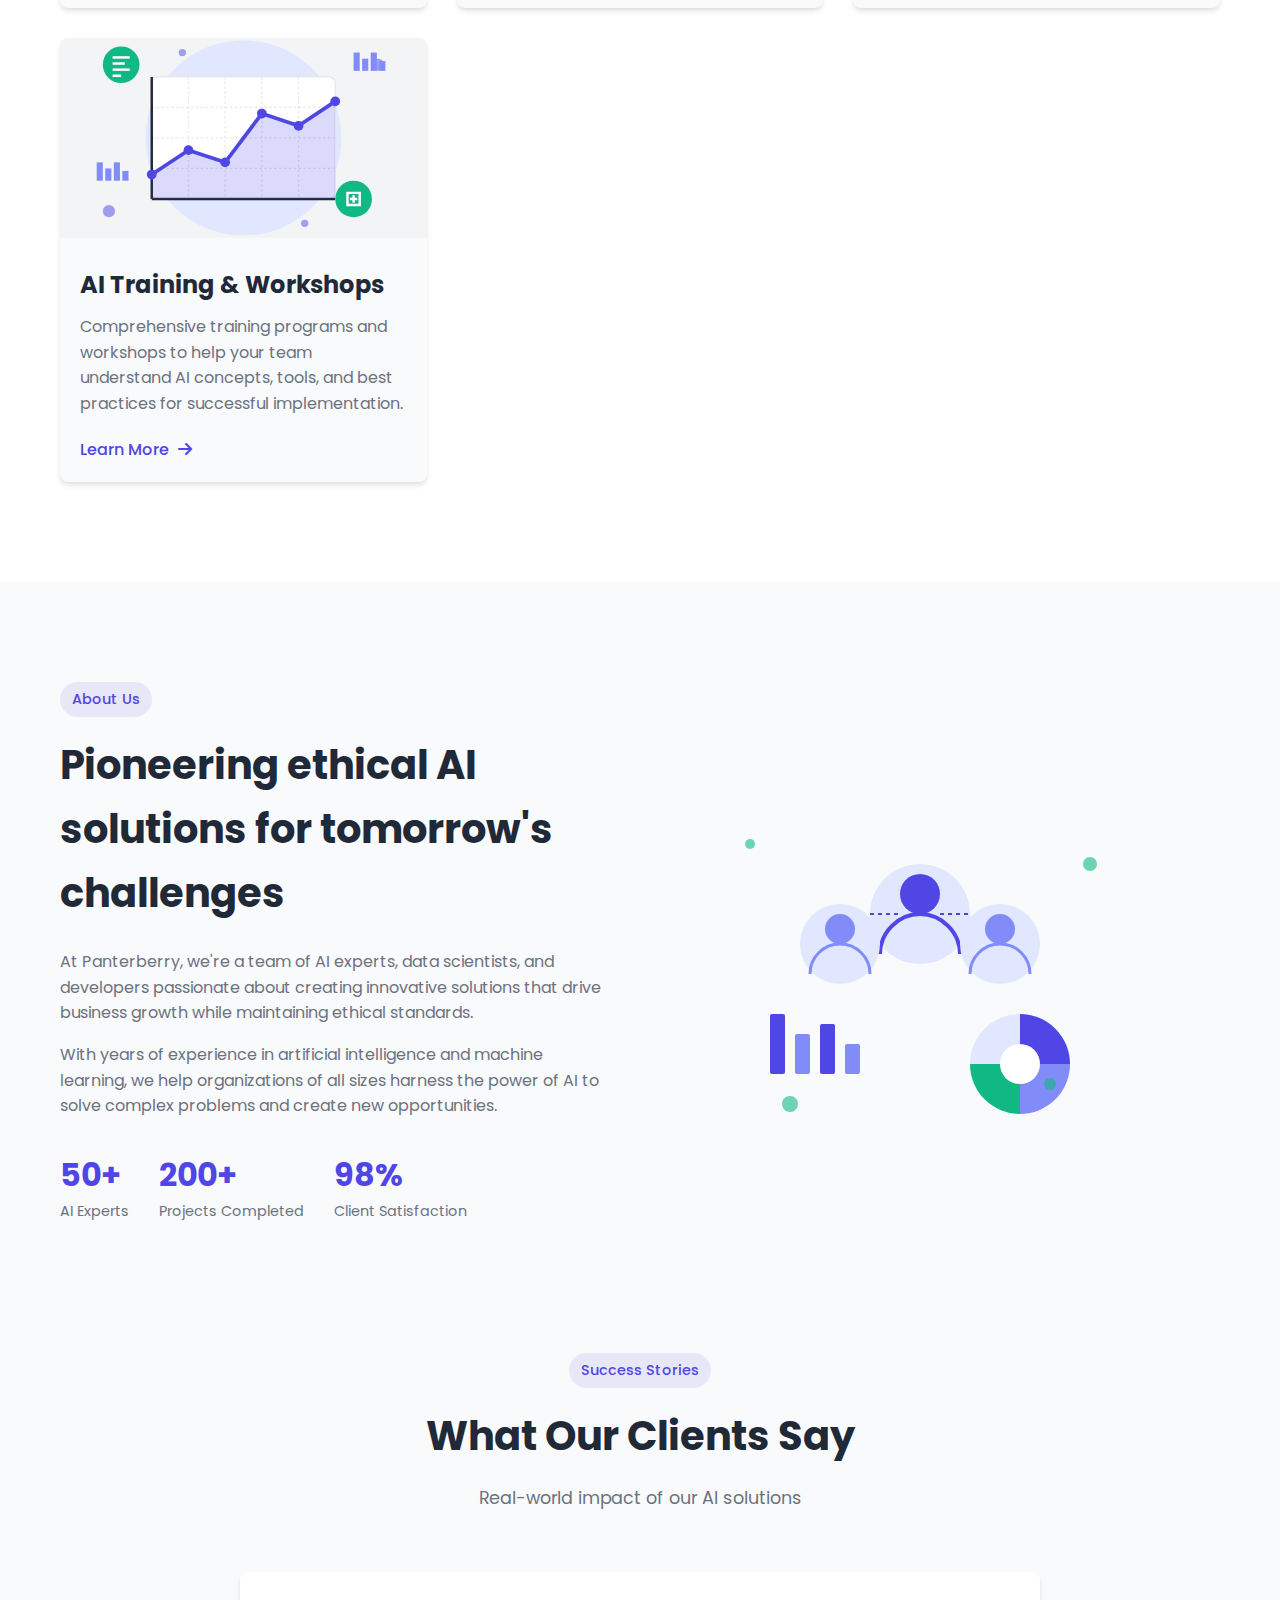
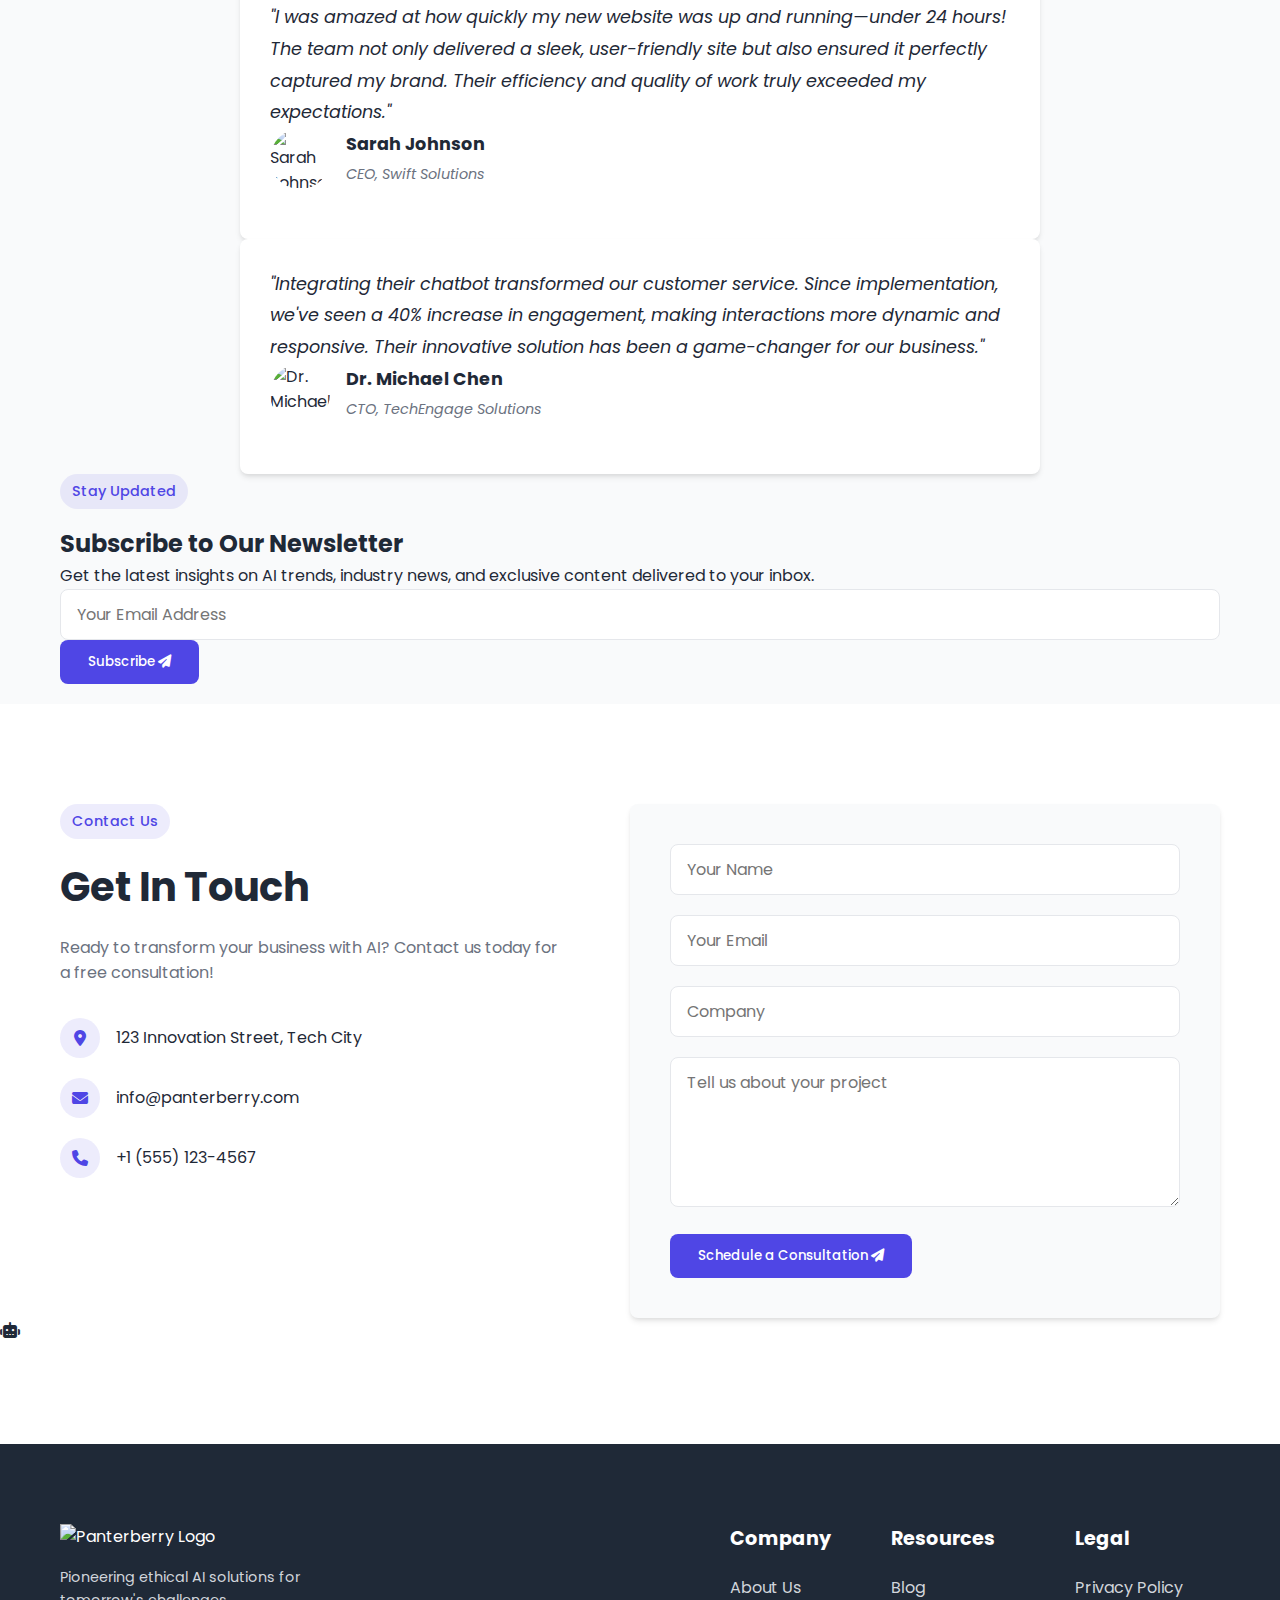
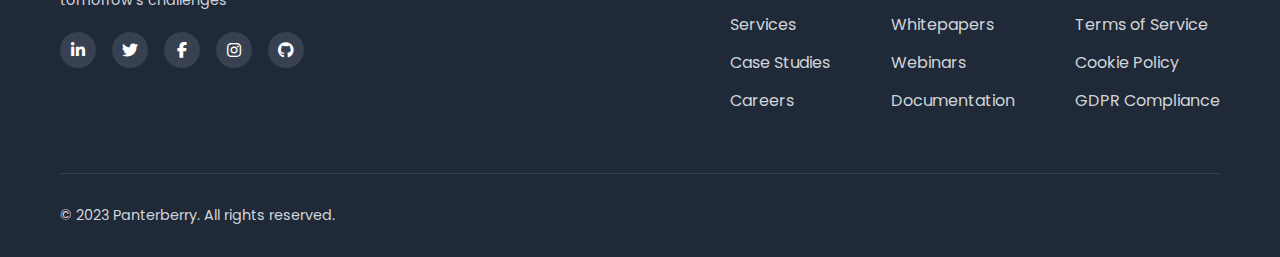
==== commit 8edf7a75: "Adding Google Analytics" ====
--- a/index.html
+++ b/index.html
@@ -19,6 +19,15 @@
     'https://www.googletagmanager.com/gtm.js?id='+i+dl;f.parentNode.insertBefore(j,f);
     })(window,document,'script','dataLayer','GTM-KTB2F6DL');</script>
     <!-- End Google Tag Manager -->
+    <!-- Google tag (gtag.js) -->
+    <script async src="https://www.googletagmanager.com/gtag/js?id=G-R8QJ676ECB"></script>
+    <script>
+    window.dataLayer = window.dataLayer || [];
+    function gtag(){dataLayer.push(arguments);}
+    gtag('js', new Date());
+
+    gtag('config', 'G-R8QJ676ECB');
+    </script>
 </head>
 <body>
     <!-- Google Tag Manager (noscript) -->
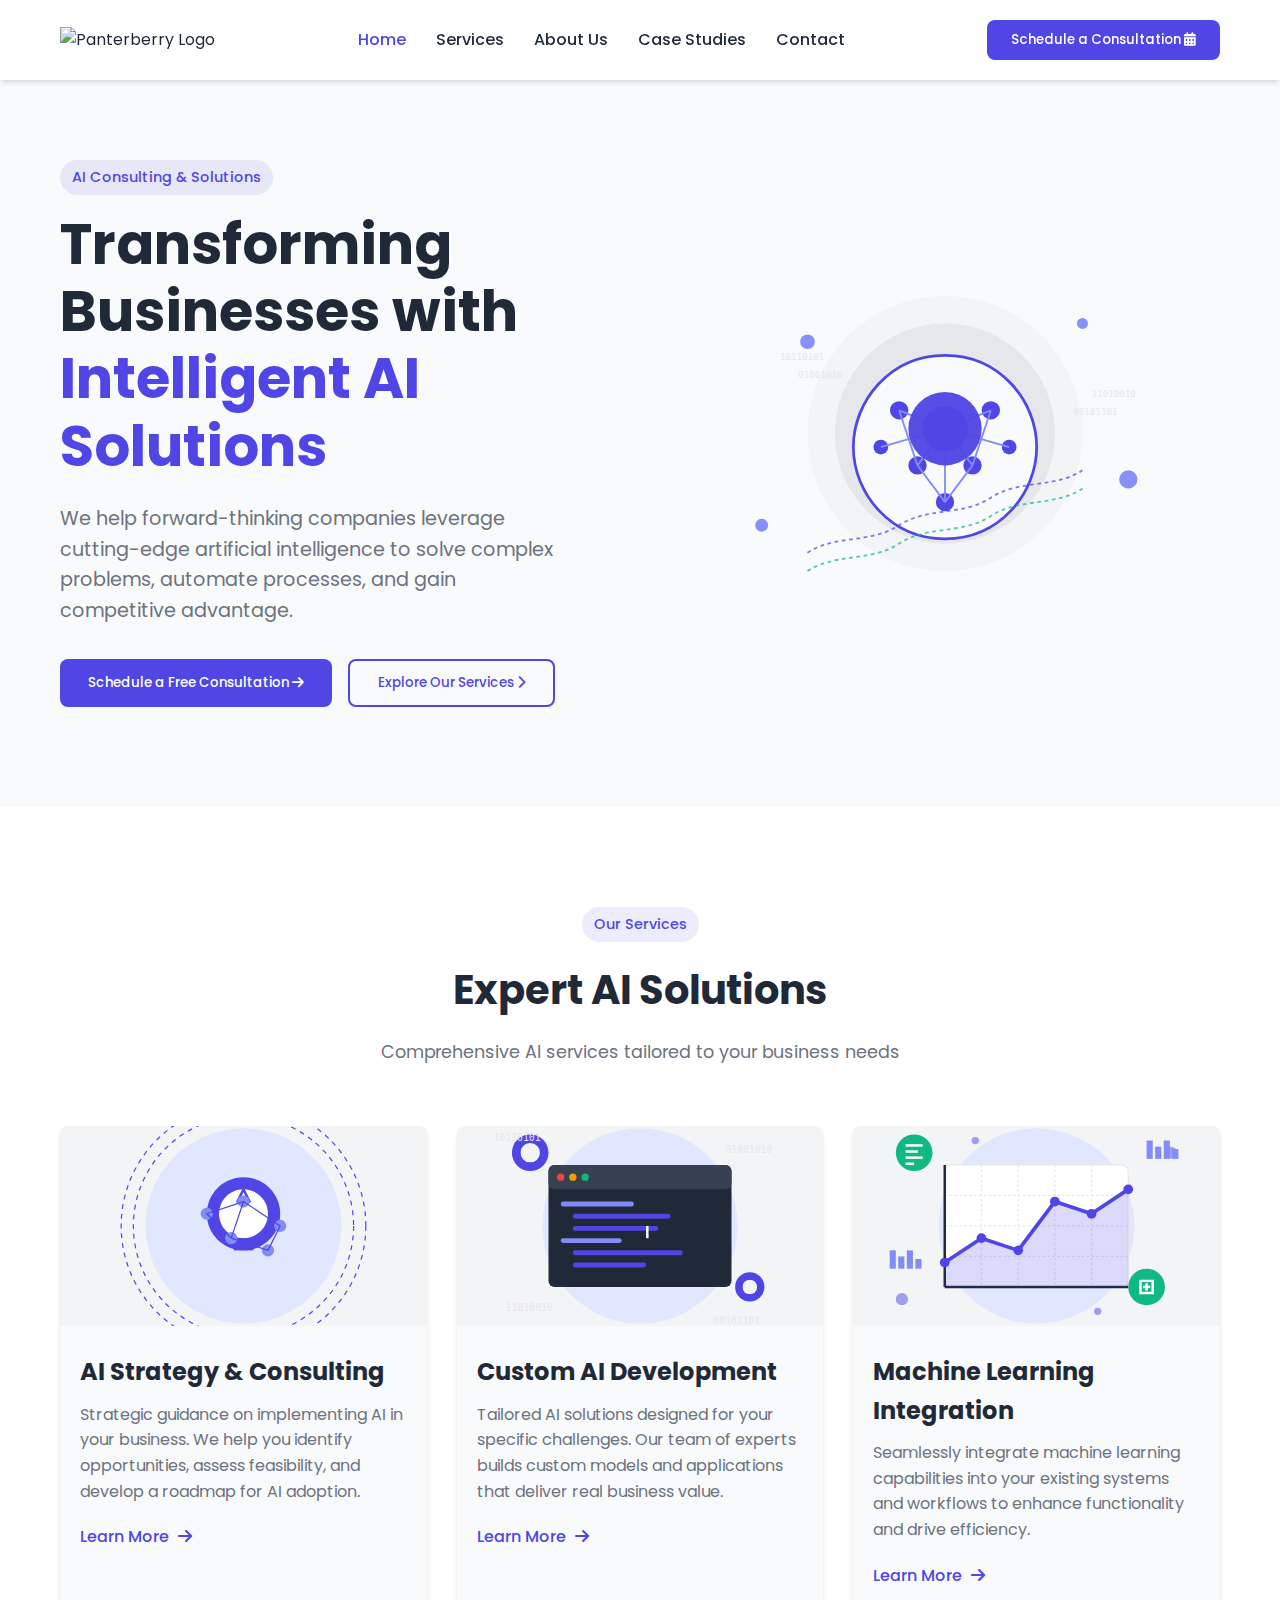
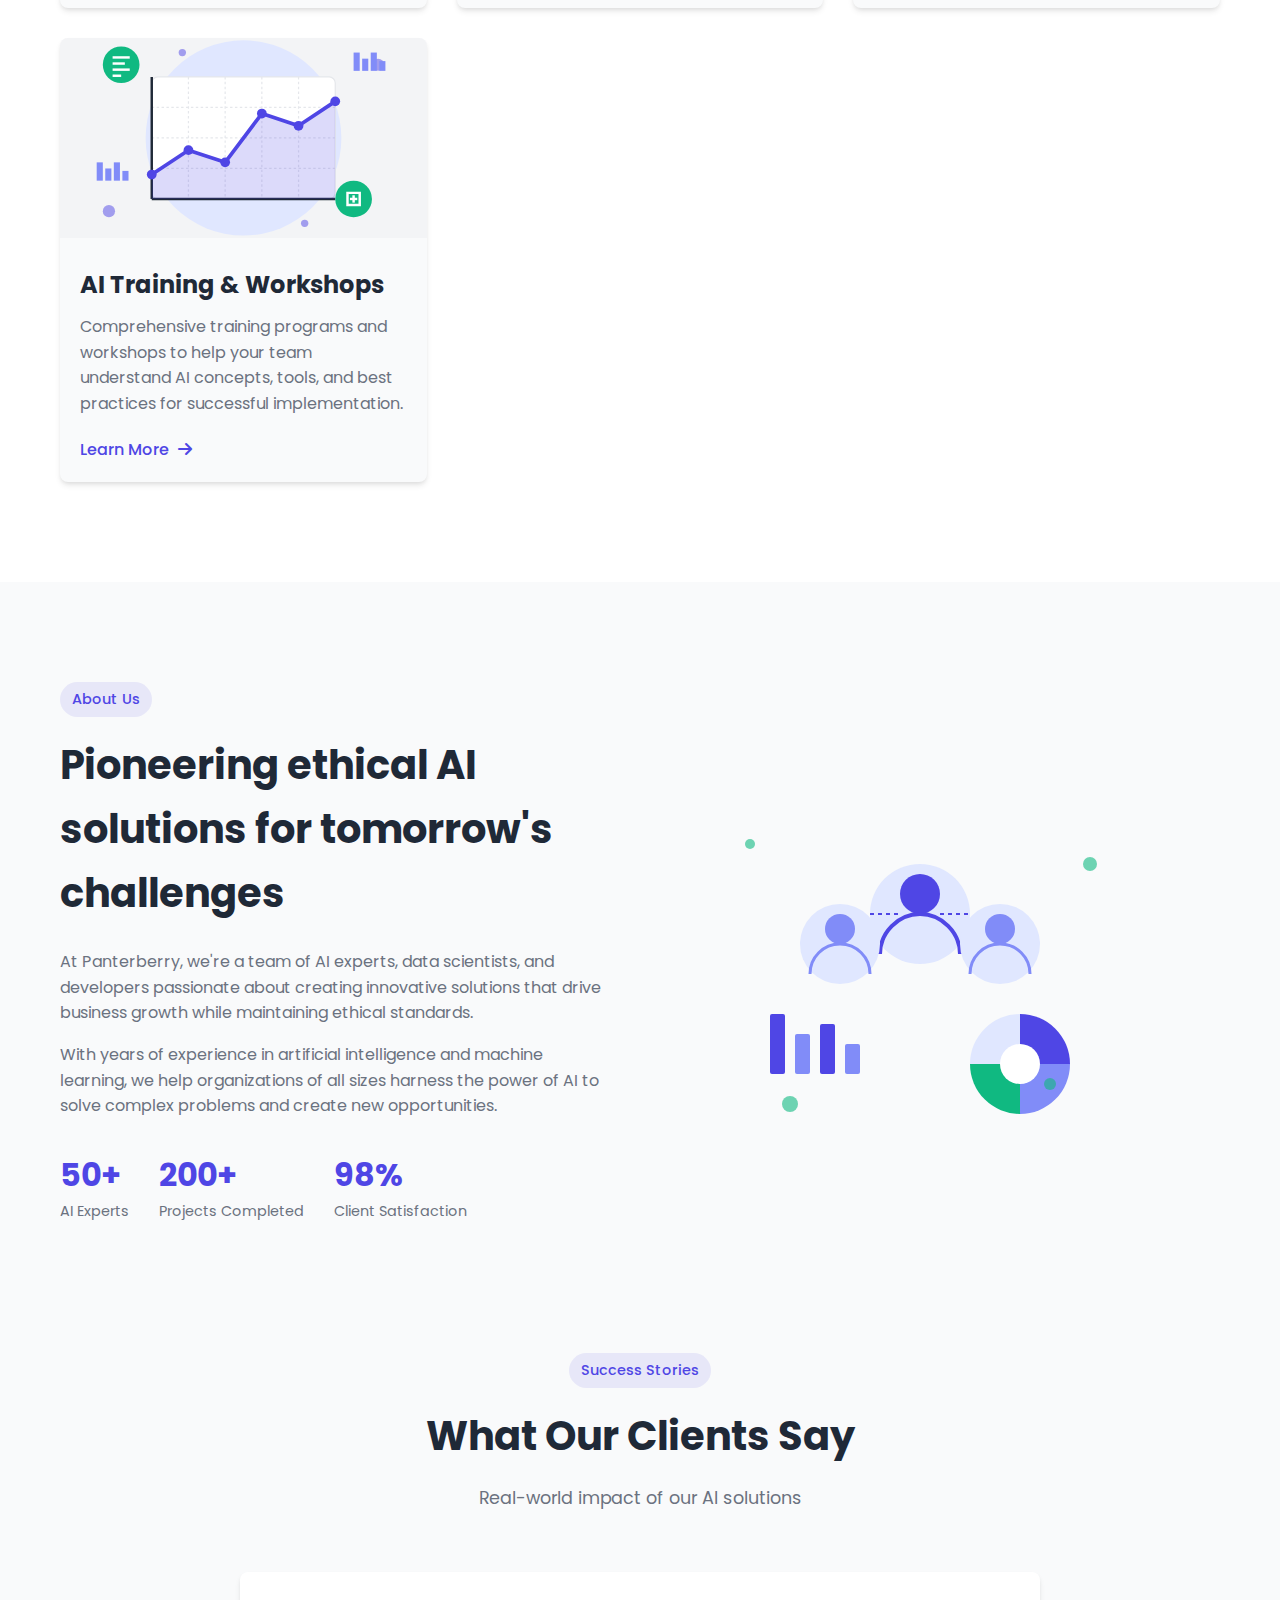
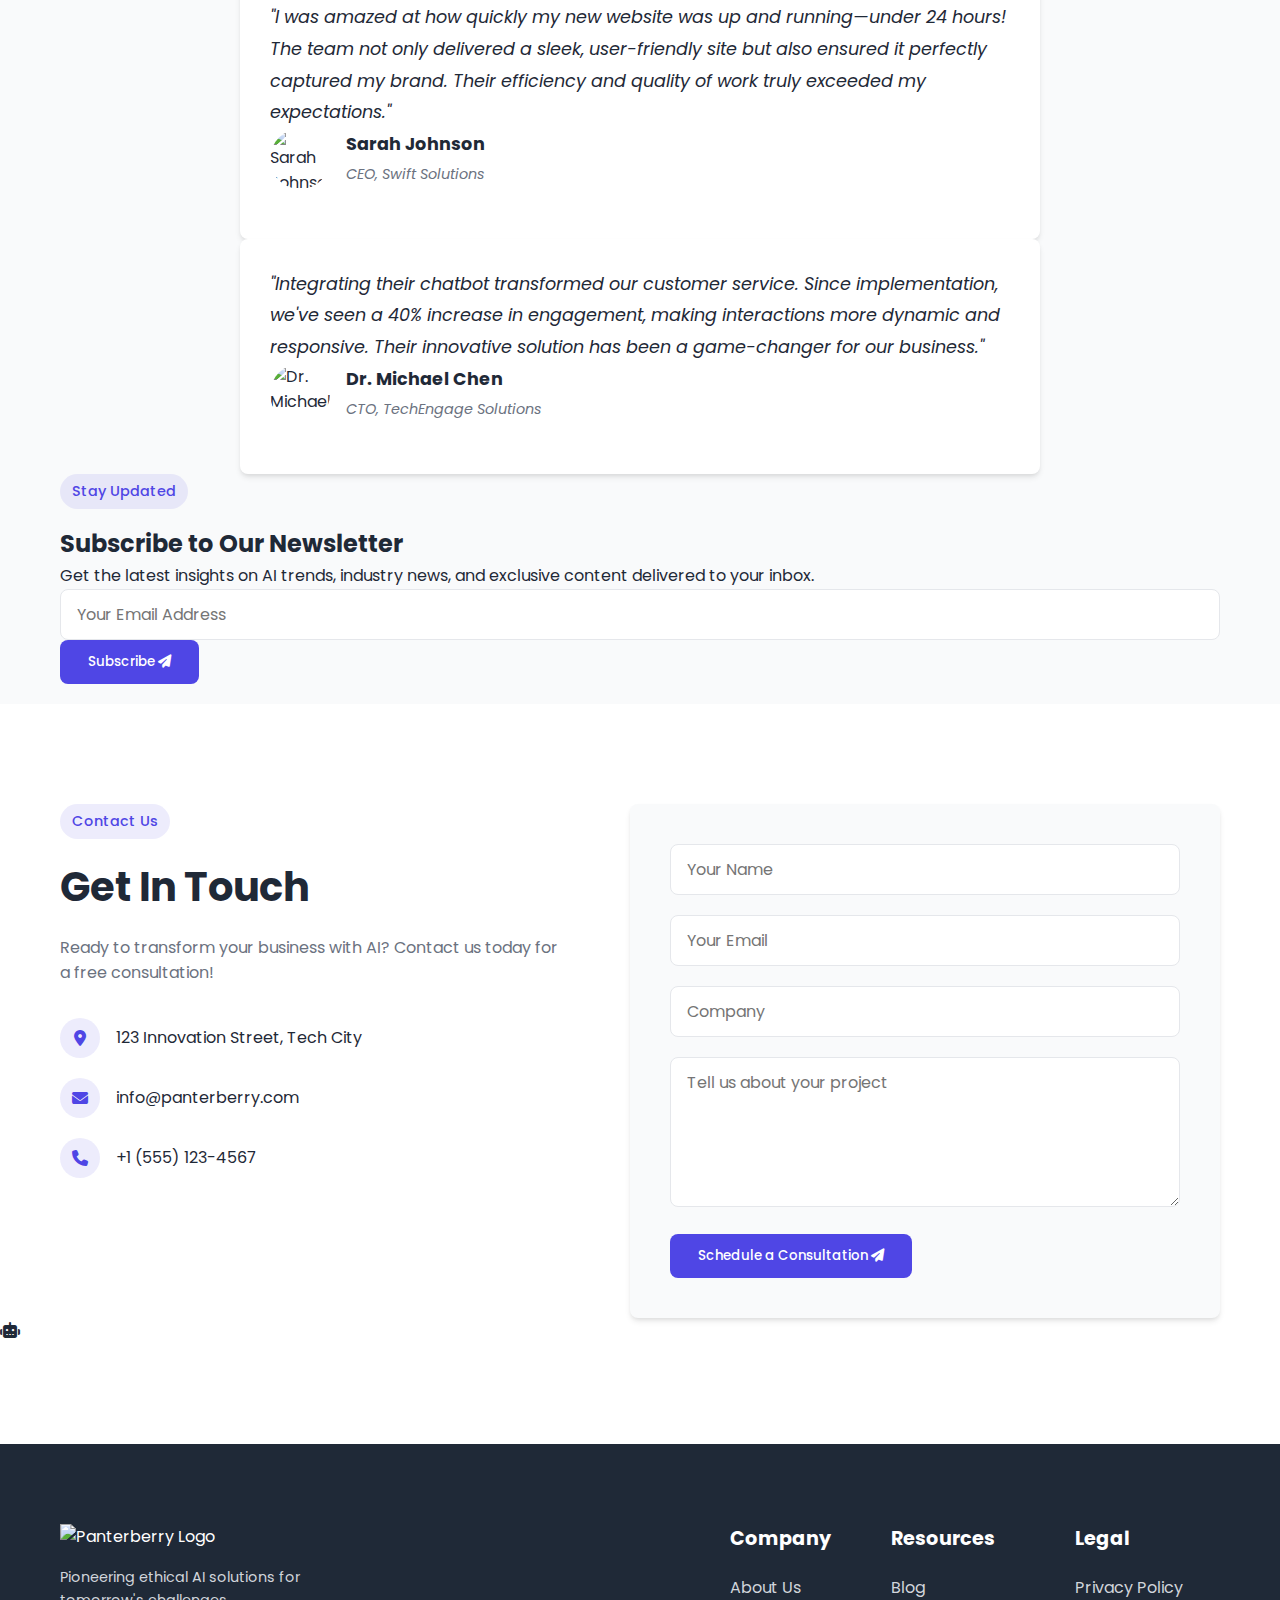
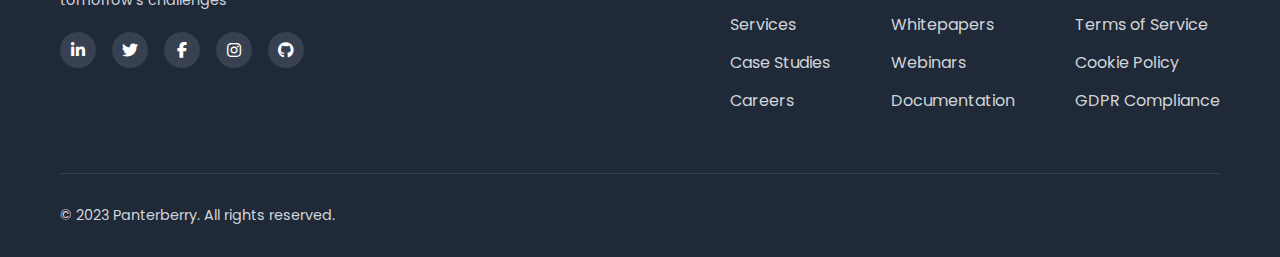
==== commit 075c0983: "Merge branch 'main' of https://github.com/PJ26487/Website" ====
--- a/index.html
+++ b/index.html
@@ -19,15 +19,6 @@
     'https://www.googletagmanager.com/gtm.js?id='+i+dl;f.parentNode.insertBefore(j,f);
     })(window,document,'script','dataLayer','GTM-KTB2F6DL');</script>
     <!-- End Google Tag Manager -->
-    <!-- Google tag (gtag.js) -->
-    <script async src="https://www.googletagmanager.com/gtag/js?id=G-R8QJ676ECB"></script>
-    <script>
-    window.dataLayer = window.dataLayer || [];
-    function gtag(){dataLayer.push(arguments);}
-    gtag('js', new Date());
-
-    gtag('config', 'G-R8QJ676ECB');
-    </script>
 </head>
 <body>
     <!-- Google Tag Manager (noscript) -->
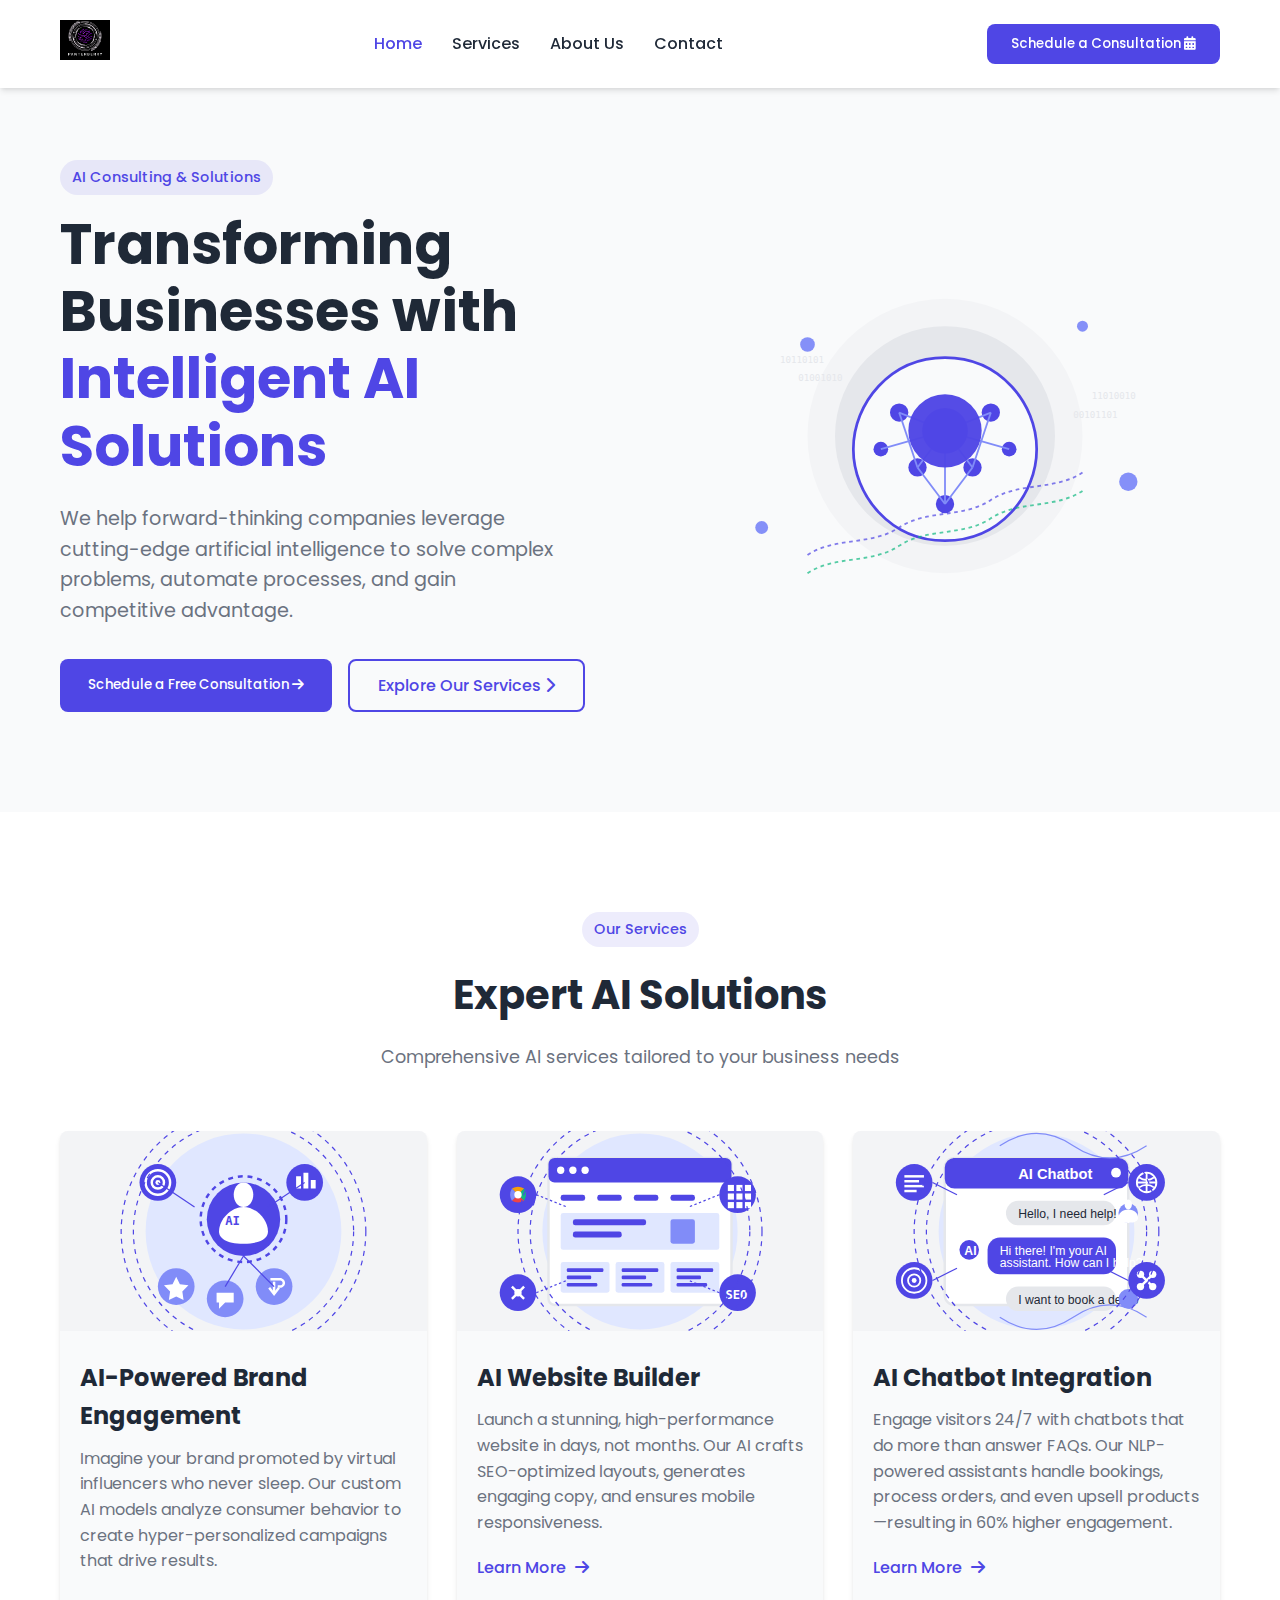
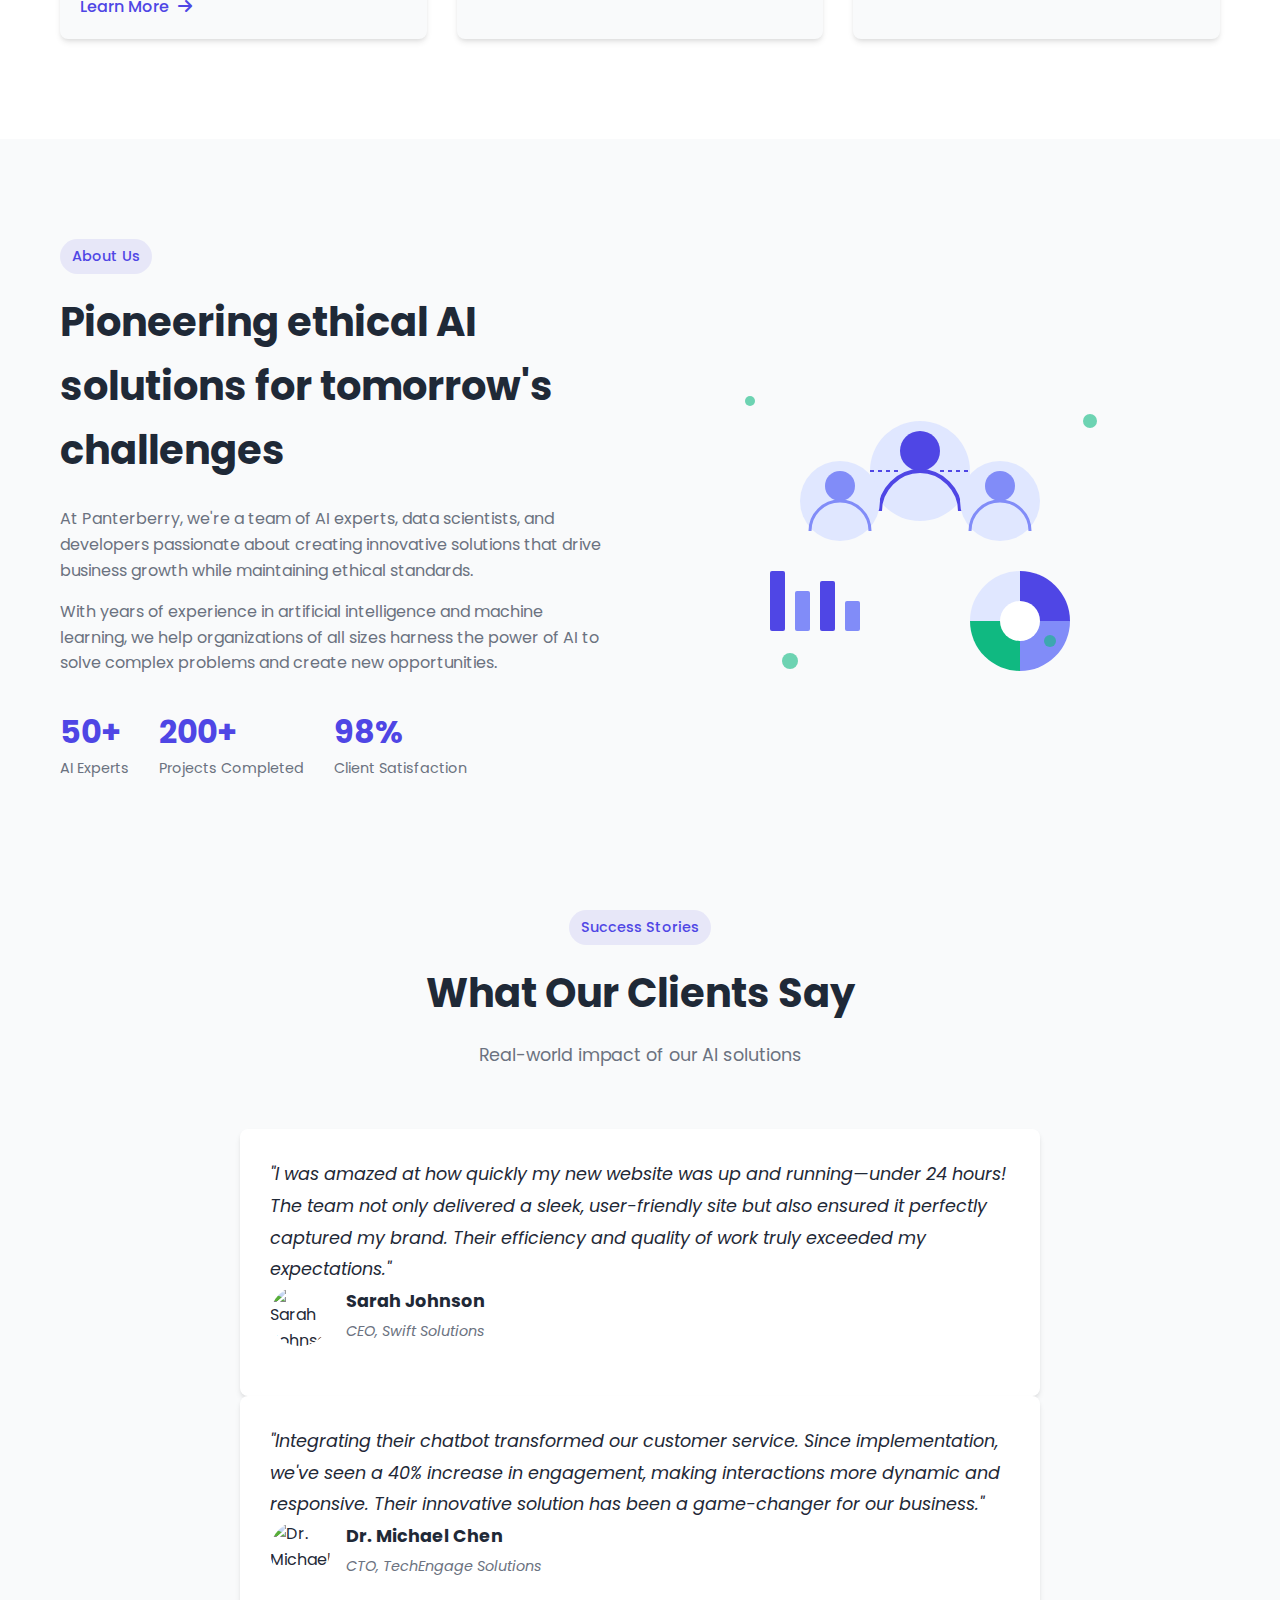
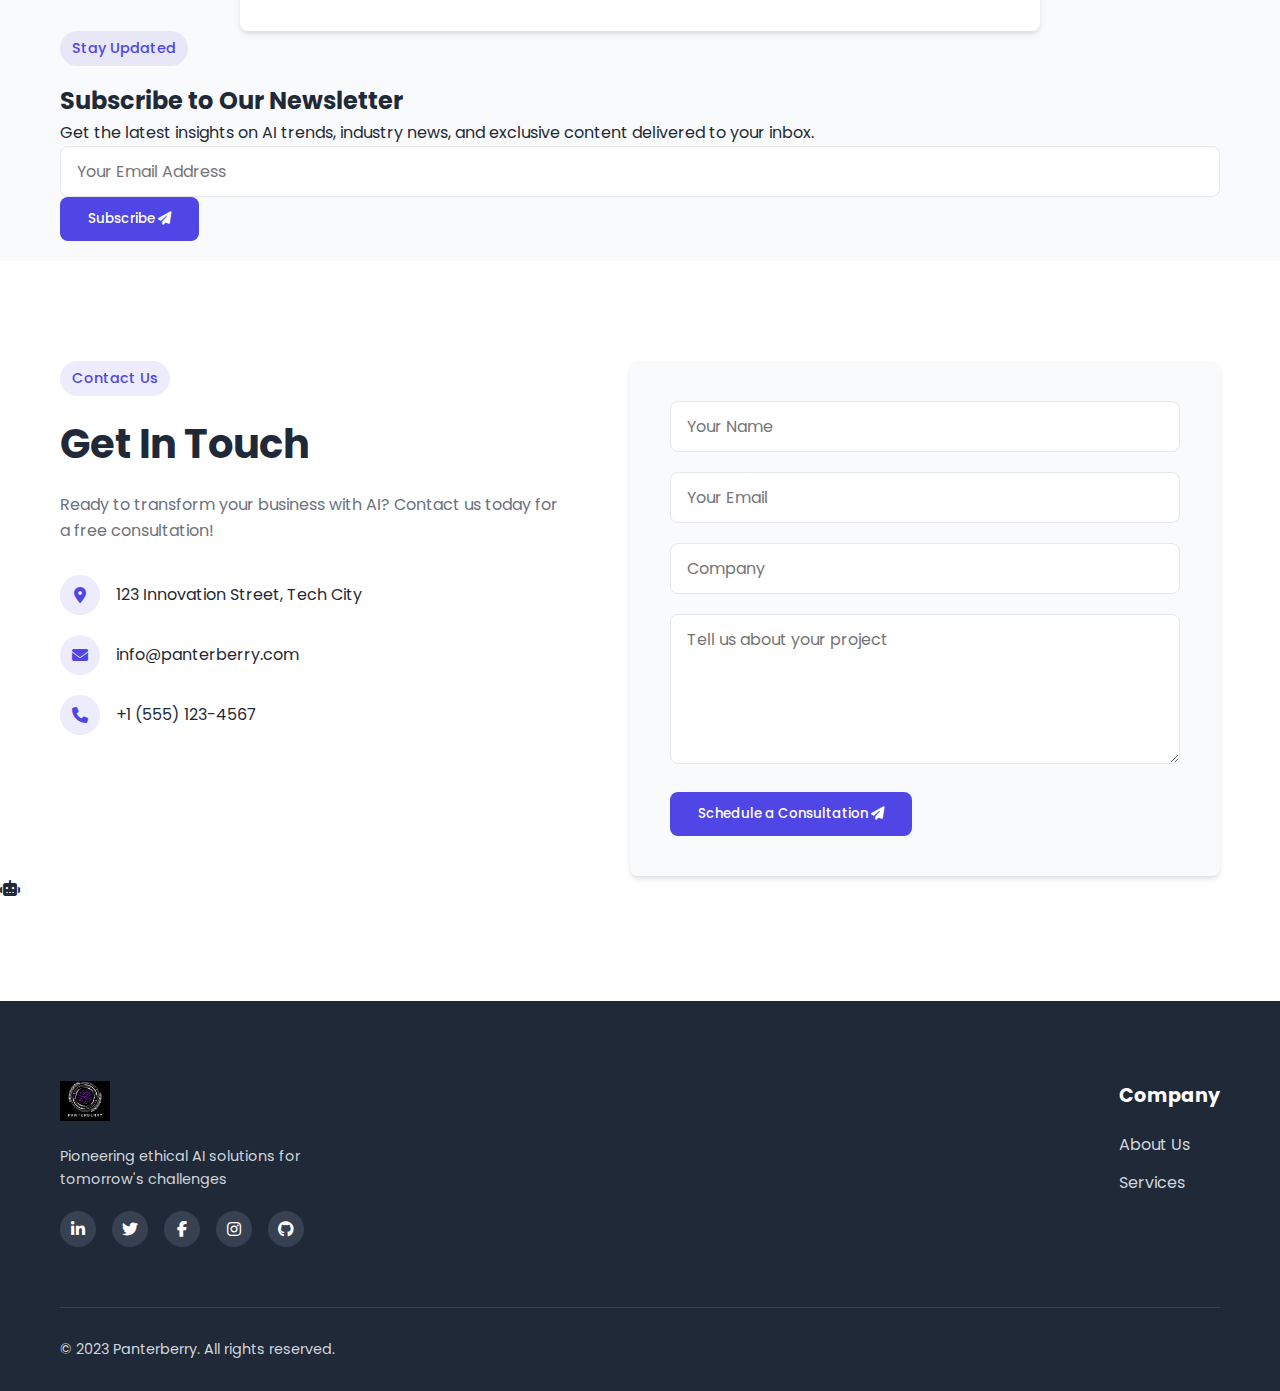
==== commit f983f1e8: "added more stuff" ====
--- a/index.html
+++ b/index.html
@@ -33,9 +33,8 @@
                 </div>
                 <ul class="nav-links">
                     <li><a href="#home" class="active">Home</a></li>
-                    <li><a href="#services">Services</a></li>
-                    <li><a href="#about">About Us</a></li>
-                    <li><a href="#case-studies">Case Studies</a></li>
+                    <li><a href="pages/services/index.html">Services</a></li>
+                    <li><a href="pages/about/index.html">About Us</a></li>
                     <li><a href="#contact">Contact</a></li>
                 </ul>
                 <button class="cta-button">Schedule a Consultation <i class="fas fa-calendar-alt"></i></button>
@@ -54,7 +53,7 @@
                 <p>We help forward-thinking companies leverage cutting-edge artificial intelligence to solve complex problems, automate processes, and gain competitive advantage.</p>
                 <div class="cta-buttons">
                     <button class="primary-button">Schedule a Free Consultation <i class="fas fa-arrow-right"></i></button>
-                    <button class="secondary-button">Explore Our Services <i class="fas fa-chevron-right"></i></button>
+                    <a href="pages/services/index.html" class="secondary-button">Explore Our Services <i class="fas fa-chevron-right"></i></a>
                 </div>
             </div>
             <div class="hero-image">
@@ -73,42 +72,32 @@
             <div class="services-grid">
                 <div class="service-card">
                     <div class="service-image">
-                        <img src="images/service1.svg" alt="AI Strategy & Consulting">
+                        <img src="images/service1.svg" alt="AI-Powered Brand Engagement">
                     </div>
                     <div class="service-content">
-                        <h3>AI Strategy & Consulting</h3>
-                        <p>Strategic guidance on implementing AI in your business. We help you identify opportunities, assess feasibility, and develop a roadmap for AI adoption.</p>
-                        <a href="#" class="learn-more">Learn More <i class="fas fa-arrow-right"></i></a>
+                        <h3>AI-Powered Brand Engagement</h3>
+                        <p>Imagine your brand promoted by virtual influencers who never sleep. Our custom AI models analyze consumer behavior to create hyper-personalized campaigns that drive results.</p>
+                        <a href="pages/services/brand-engagement/index.html" class="learn-more">Learn More <i class="fas fa-arrow-right"></i></a>
                     </div>
                 </div>
                 <div class="service-card">
                     <div class="service-image">
-                        <img src="images/service2.svg" alt="Custom AI Development">
+                        <img src="images/service2.svg" alt="AI Website Builder">
                     </div>
                     <div class="service-content">
-                        <h3>Custom AI Development</h3>
-                        <p>Tailored AI solutions designed for your specific challenges. Our team of experts builds custom models and applications that deliver real business value.</p>
-                        <a href="#" class="learn-more">Learn More <i class="fas fa-arrow-right"></i></a>
+                        <h3>AI Website Builder</h3>
+                        <p>Launch a stunning, high-performance website in days, not months. Our AI crafts SEO-optimized layouts, generates engaging copy, and ensures mobile responsiveness.</p>
+                        <a href="pages/services/website-builder/index.html" class="learn-more">Learn More <i class="fas fa-arrow-right"></i></a>
                     </div>
                 </div>
                 <div class="service-card">
                     <div class="service-image">
-                        <img src="images/service3.svg" alt="Machine Learning Integration">
+                        <img src="images/service3.svg" alt="AI Chatbot Integration">
                     </div>
                     <div class="service-content">
-                        <h3>Machine Learning Integration</h3>
-                        <p>Seamlessly integrate machine learning capabilities into your existing systems and workflows to enhance functionality and drive efficiency.</p>
-                        <a href="#" class="learn-more">Learn More <i class="fas fa-arrow-right"></i></a>
-                    </div>
-                </div>
-                <div class="service-card">
-                    <div class="service-image">
-                        <img src="images/service3.svg" alt="AI Training & Workshops">
-                    </div>
-                    <div class="service-content">
-                        <h3>AI Training & Workshops</h3>
-                        <p>Comprehensive training programs and workshops to help your team understand AI concepts, tools, and best practices for successful implementation.</p>
-                        <a href="#" class="learn-more">Learn More <i class="fas fa-arrow-right"></i></a>
+                        <h3>AI Chatbot Integration</h3>
+                        <p>Engage visitors 24/7 with chatbots that do more than answer FAQs. Our NLP-powered assistants handle bookings, process orders, and even upsell products—resulting in 60% higher engagement.</p>
+                        <a href="pages/services/chatbot-integration/index.html" class="learn-more">Learn More <i class="fas fa-arrow-right"></i></a>
                     </div>
                 </div>
             </div>
@@ -159,7 +148,7 @@
                     <div class="testimonial-content">
                         <p>"I was amazed at how quickly my new website was up and running—under 24 hours! The team not only delivered a sleek, user-friendly site but also ensured it perfectly captured my brand. Their efficiency and quality of work truly exceeded my expectations."</p>
                         <div class="testimonial-author">
-                            <img src="images/testimonial1.jpg" alt="Sarah Johnson">
+                            <img src="images/testimonial1.png" alt="Sarah Johnson">
                             <div class="author-info">
                                 <h4>Sarah Johnson</h4>
                                 <p>CEO, Swift Solutions</p>
@@ -171,7 +160,7 @@
                     <div class="testimonial-content">
                         <p>"Integrating their chatbot transformed our customer service. Since implementation, we've seen a 40% increase in engagement, making interactions more dynamic and responsive. Their innovative solution has been a game-changer for our business."</p>
                         <div class="testimonial-author">
-                            <img src="images/testimonial2.jpg" alt="Dr. Michael Chen">
+                            <img src="images/testimonial2.png" alt="Dr. Michael Chen">
                             <div class="author-info">
                                 <h4>Dr. Michael Chen</h4>
                                 <p>CTO, TechEngage Solutions</p>
@@ -183,7 +172,7 @@
         </div>
     </section>
 
-    <section id="newsletter" class="newsletter">
+    <section id="resources" class="newsletter">
         <div class="container">
             <div class="newsletter-content">
                 <div class="newsletter-text">
@@ -251,46 +240,26 @@
         </div>
     </section>
 
-    <footer>
+    <footer id="footer">
         <div class="container">
             <div class="footer-content">
                 <div class="footer-logo">
                     <img src="images/logo.png" alt="Panterberry Logo">
                     <p>Pioneering ethical AI solutions for tomorrow's challenges</p>
                     <div class="social-links">
-                        <a href="#"><i class="fab fa-linkedin-in"></i></a>
-                        <a href="#"><i class="fab fa-twitter"></i></a>
-                        <a href="#"><i class="fab fa-facebook-f"></i></a>
-                        <a href="#"><i class="fab fa-instagram"></i></a>
-                        <a href="#"><i class="fab fa-github"></i></a>
+                        <a href="https://www.linkedin.com/company/panterberry" target="_blank"><i class="fab fa-linkedin-in"></i></a>
+                        <a href="https://twitter.com/panterberry" target="_blank"><i class="fab fa-twitter"></i></a>
+                        <a href="https://www.facebook.com/panterberry" target="_blank"><i class="fab fa-facebook-f"></i></a>
+                        <a href="https://www.instagram.com/panterberry" target="_blank"><i class="fab fa-instagram"></i></a>
+                        <a href="https://github.com/panterberry" target="_blank"><i class="fab fa-github"></i></a>
                     </div>
                 </div>
                 <div class="footer-links">
                     <div class="footer-column">
                         <h3>Company</h3>
                         <ul>
-                            <li><a href="#about">About Us</a></li>
-                            <li><a href="#services">Services</a></li>
-                            <li><a href="#case-studies">Case Studies</a></li>
-                            <li><a href="#careers">Careers</a></li>
-                        </ul>
-                    </div>
-                    <div class="footer-column">
-                        <h3>Resources</h3>
-                        <ul>
-                            <li><a href="#blog">Blog</a></li>
-                            <li><a href="#whitepapers">Whitepapers</a></li>
-                            <li><a href="#webinars">Webinars</a></li>
-                            <li><a href="#documentation">Documentation</a></li>
-                        </ul>
-                    </div>
-                    <div class="footer-column">
-                        <h3>Legal</h3>
-                        <ul>
-                            <li><a href="#privacy">Privacy Policy</a></li>
-                            <li><a href="#terms">Terms of Service</a></li>
-                            <li><a href="#cookies">Cookie Policy</a></li>
-                            <li><a href="#gdpr">GDPR Compliance</a></li>
+                            <li><a href="pages/about/index.html">About Us</a></li>
+                            <li><a href="pages/services/index.html">Services</a></li>
                         </ul>
                     </div>
                 </div>
@@ -302,5 +271,11 @@
     </footer>
 
     <script src="js/main.js"></script>
+    
+    <!-- Calendly badge widget begin -->
+    <link href="https://assets.calendly.com/assets/external/widget.css" rel="stylesheet">
+    <script src="https://assets.calendly.com/assets/external/widget.js" type="text/javascript" async></script>
+    <script type="text/javascript">window.onload = function() { Calendly.initBadgeWidget({ url: 'https://calendly.com/hollowverse42', text: 'Schedule time with me', color: '#0069ff', textColor: '#ffffff', branding: true }); }</script>
+    <!-- Calendly badge widget end -->
 </body>
 </html> 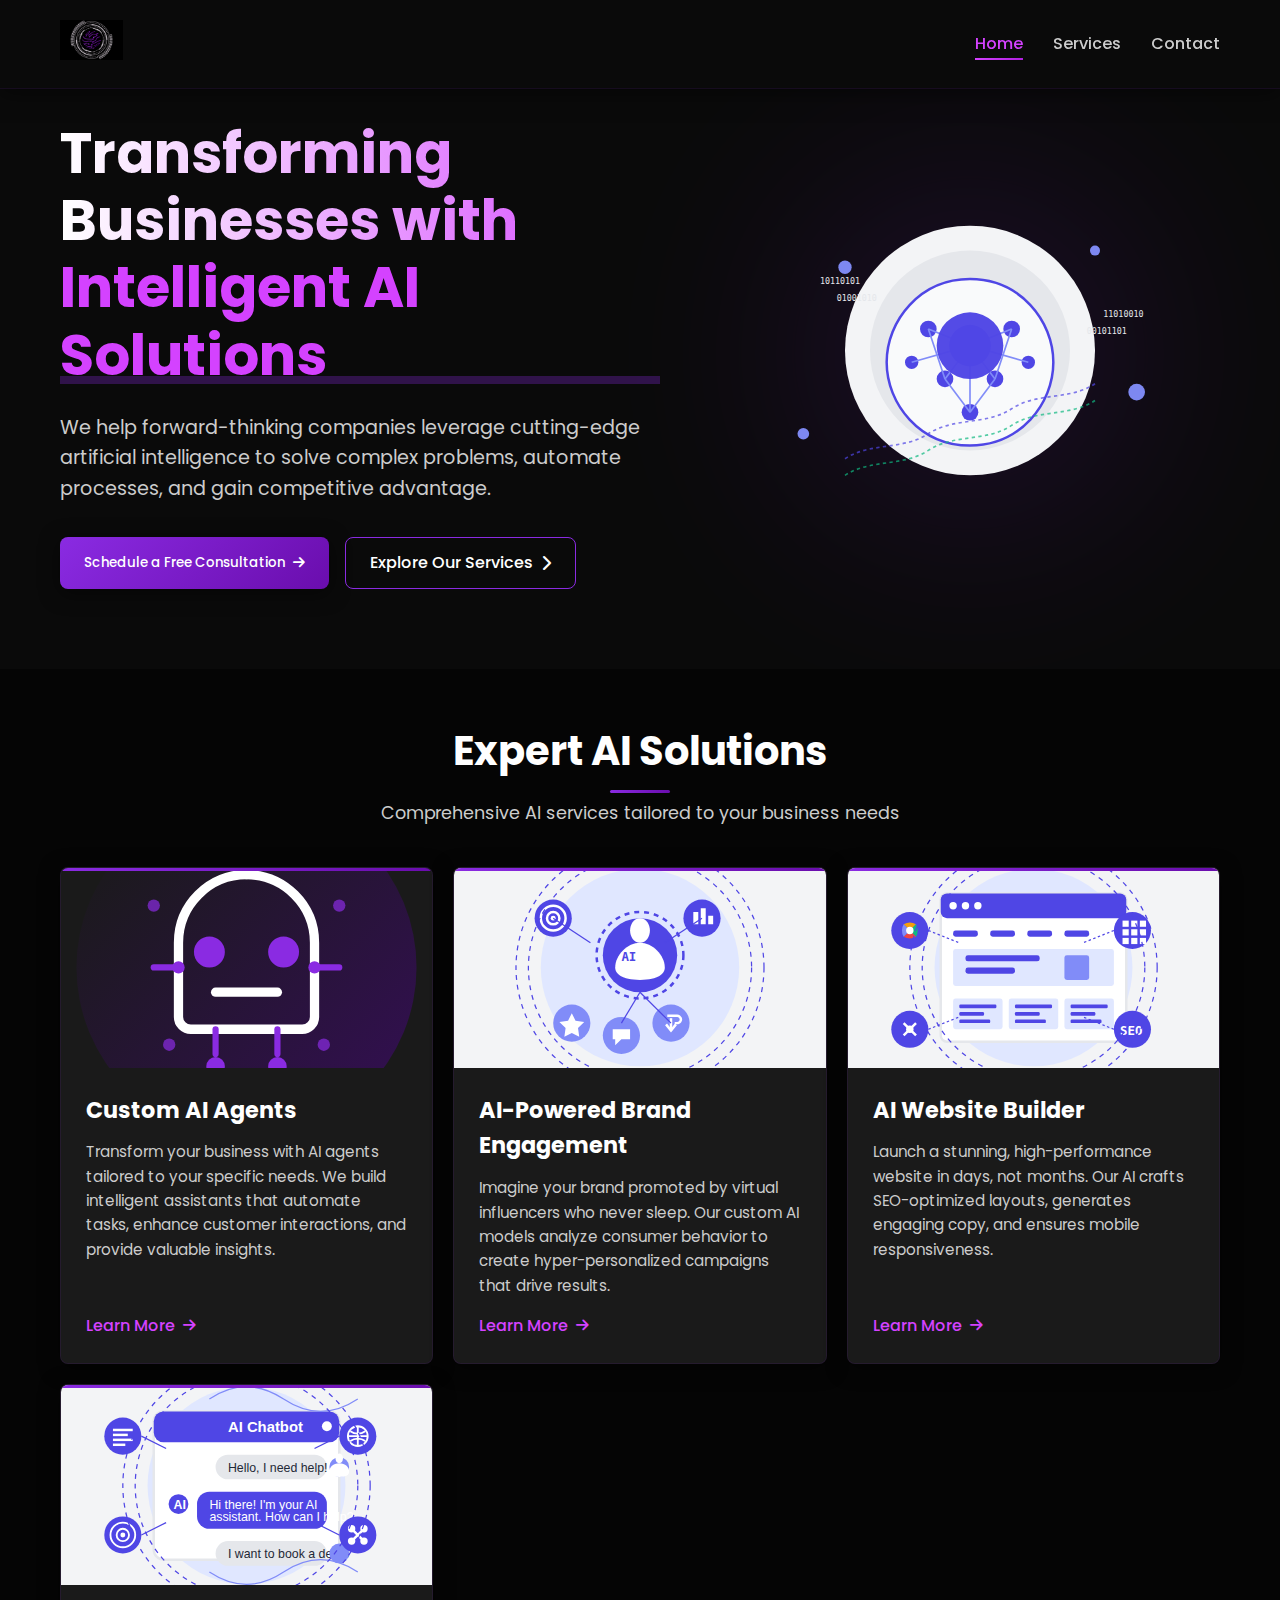
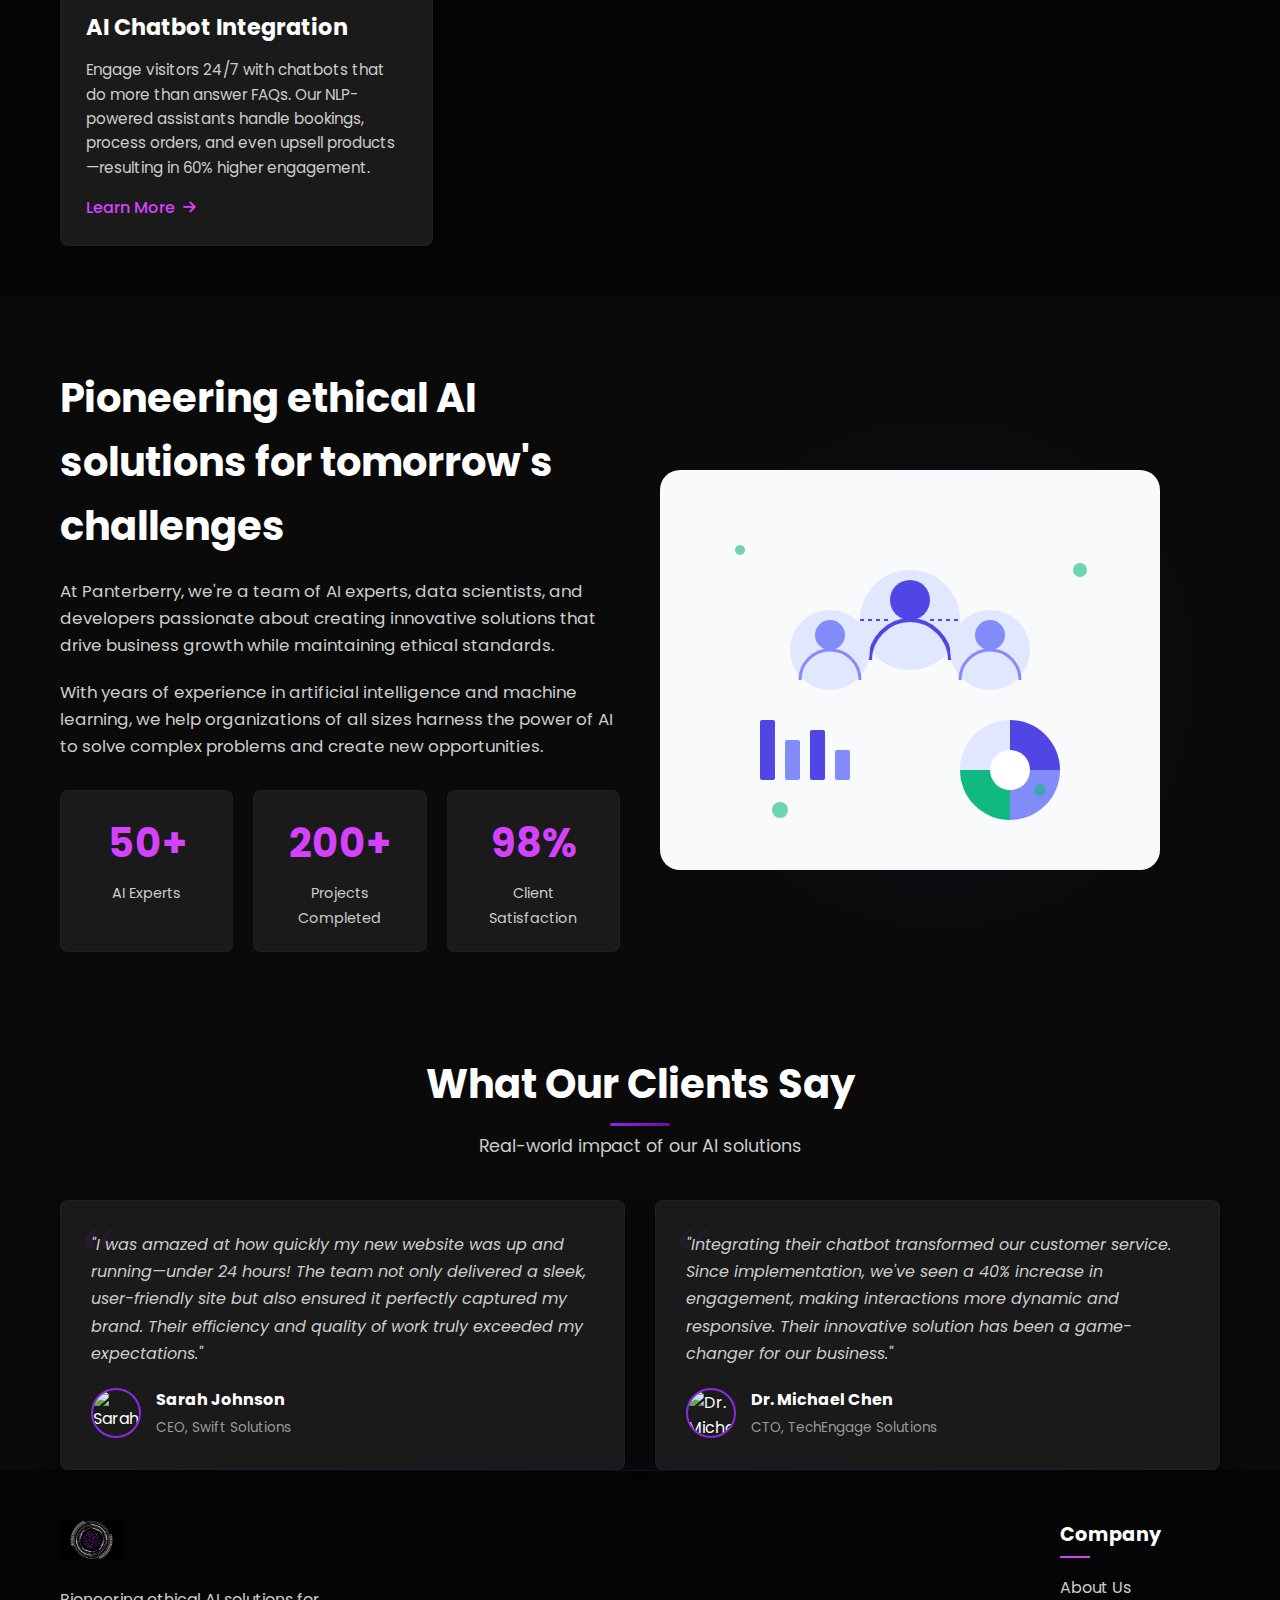
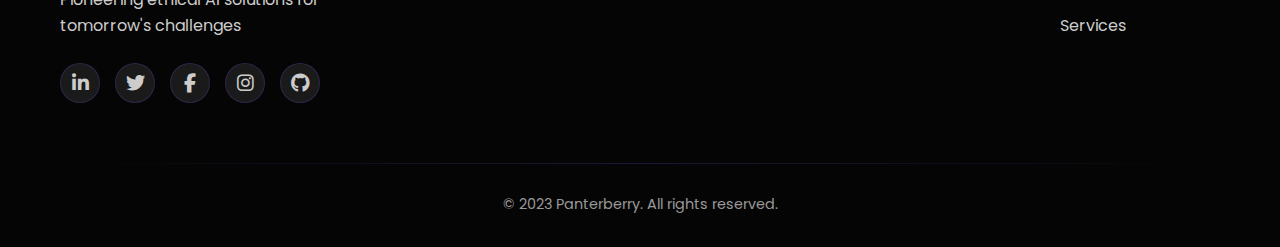
==== commit d2f9b264: "Added even more stuff" ====
--- a/index.html
+++ b/index.html
@@ -34,10 +34,9 @@
                 <ul class="nav-links">
                     <li><a href="#home" class="active">Home</a></li>
                     <li><a href="pages/services/index.html">Services</a></li>
-                    <li><a href="pages/about/index.html">About Us</a></li>
-                    <li><a href="#contact">Contact</a></li>
+                    <li><a href="#" onclick="Calendly.initPopupWidget({url: 'https://calendly.com/hollowverse42'});return false;">Contact</a></li>
                 </ul>
-                <button class="cta-button">Schedule a Consultation <i class="fas fa-calendar-alt"></i></button>
+                <button class="cta-button" style="display: none;" onclick="Calendly.initPopupWidget({url: 'https://calendly.com/hollowverse42'});return false;">Schedule a Consultation <i class="fas fa-calendar-alt"></i></button>
                 <div class="mobile-menu">
                     <i class="fas fa-bars"></i>
                 </div>
@@ -48,11 +47,10 @@
     <section id="home" class="hero">
         <div class="container">
             <div class="hero-content">
-                <div class="badge">AI Consulting & Solutions</div>
                 <h1>Transforming Businesses with <span class="highlight">Intelligent AI Solutions</span></h1>
                 <p>We help forward-thinking companies leverage cutting-edge artificial intelligence to solve complex problems, automate processes, and gain competitive advantage.</p>
                 <div class="cta-buttons">
-                    <button class="primary-button">Schedule a Free Consultation <i class="fas fa-arrow-right"></i></button>
+                    <button class="primary-button" onclick="Calendly.initPopupWidget({url: 'https://calendly.com/hollowverse42'});return false;">Schedule a Free Consultation <i class="fas fa-arrow-right"></i></button>
                     <a href="pages/services/index.html" class="secondary-button">Explore Our Services <i class="fas fa-chevron-right"></i></a>
                 </div>
             </div>
@@ -65,11 +63,20 @@
     <section id="services" class="services">
         <div class="container">
             <div class="section-header">
-                <div class="badge">Our Services</div>
                 <h2>Expert AI Solutions</h2>
                 <p>Comprehensive AI services tailored to your business needs</p>
             </div>
             <div class="services-grid">
+                <div class="service-card">
+                    <div class="service-image">
+                        <img src="images/service-ai-agents.svg" alt="Custom AI Agents" onerror="this.src='images/service-placeholder.svg'">
+                    </div>
+                    <div class="service-content">
+                        <h3>Custom AI Agents</h3>
+                        <p>Transform your business with AI agents tailored to your specific needs. We build intelligent assistants that automate tasks, enhance customer interactions, and provide valuable insights.</p>
+                        <a href="pages/services/ai-agents/index.html" class="learn-more">Learn More <i class="fas fa-arrow-right"></i></a>
+                    </div>
+                </div>
                 <div class="service-card">
                     <div class="service-image">
                         <img src="images/service1.svg" alt="AI-Powered Brand Engagement">
@@ -108,7 +115,6 @@
         <div class="container">
             <div class="about-content">
                 <div class="about-text">
-                    <div class="badge">About Us</div>
                     <h2>Pioneering ethical AI solutions for tomorrow's challenges</h2>
                     <p>At Panterberry, we're a team of AI experts, data scientists, and developers passionate about creating innovative solutions that drive business growth while maintaining ethical standards.</p>
                     <p>With years of experience in artificial intelligence and machine learning, we help organizations of all sizes harness the power of AI to solve complex problems and create new opportunities.</p>
@@ -138,7 +144,6 @@
     <section id="case-studies" class="case-studies">
         <div class="container">
             <div class="section-header">
-                <div class="badge">Success Stories</div>
                 <h2>What Our Clients Say</h2>
                 <p>Real-world impact of our AI solutions</p>
             </div>
@@ -172,74 +177,6 @@
         </div>
     </section>
 
-    <section id="resources" class="newsletter">
-        <div class="container">
-            <div class="newsletter-content">
-                <div class="newsletter-text">
-                    <div class="badge">Stay Updated</div>
-                    <h2>Subscribe to Our Newsletter</h2>
-                    <p>Get the latest insights on AI trends, industry news, and exclusive content delivered to your inbox.</p>
-                </div>
-                <div class="newsletter-form">
-                    <form id="newsletterForm">
-                        <div class="form-group">
-                            <input type="email" placeholder="Your Email Address" required>
-                            <button type="submit" class="primary-button">Subscribe <i class="fas fa-paper-plane"></i></button>
-                        </div>
-                    </form>
-                </div>
-            </div>
-        </div>
-    </section>
-
-    <section id="contact" class="contact">
-        <div class="container">
-            <div class="contact-content">
-                <div class="contact-info">
-                    <div class="badge">Contact Us</div>
-                    <h2>Get In Touch</h2>
-                    <p>Ready to transform your business with AI? Contact us today for a free consultation!</p>
-                    <div class="contact-details">
-                        <div class="contact-item">
-                            <i class="fas fa-map-marker-alt"></i>
-                            <p>123 Innovation Street, Tech City</p>
-                        </div>
-                        <div class="contact-item">
-                            <i class="fas fa-envelope"></i>
-                            <p>info@panterberry.com</p>
-                        </div>
-                        <div class="contact-item">
-                            <i class="fas fa-phone"></i>
-                            <p>+1 (555) 123-4567</p>
-                        </div>
-                    </div>
-                </div>
-                <div class="contact-form">
-                    <form id="contactForm">
-                        <div class="form-group">
-                            <input type="text" placeholder="Your Name" required>
-                        </div>
-                        <div class="form-group">
-                            <input type="email" placeholder="Your Email" required>
-                        </div>
-                        <div class="form-group">
-                            <input type="text" placeholder="Company">
-                        </div>
-                        <div class="form-group">
-                            <textarea placeholder="Tell us about your project" required></textarea>
-                        </div>
-                        <button type="submit" class="primary-button">Schedule a Consultation <i class="fas fa-paper-plane"></i></button>
-                    </form>
-                </div>
-            </div>
-        </div>
-        <div class="chatbot-widget" id="chatbot">
-            <div class="chatbot-button">
-                <i class="fas fa-robot"></i>
-            </div>
-        </div>
-    </section>
-
     <footer id="footer">
         <div class="container">
             <div class="footer-content">
@@ -275,7 +212,7 @@
     <!-- Calendly badge widget begin -->
     <link href="https://assets.calendly.com/assets/external/widget.css" rel="stylesheet">
     <script src="https://assets.calendly.com/assets/external/widget.js" type="text/javascript" async></script>
-    <script type="text/javascript">window.onload = function() { Calendly.initBadgeWidget({ url: 'https://calendly.com/hollowverse42', text: 'Schedule time with me', color: '#0069ff', textColor: '#ffffff', branding: true }); }</script>
+    <script type="text/javascript">window.onload = function() { Calendly.initBadgeWidget({ url: 'https://calendly.com/hollowverse42', text: 'Schedule a consultation', color: '#0069ff', textColor: '#ffffff', branding: true }); }</script>
     <!-- Calendly badge widget end -->
 </body>
 </html> --- a/css/styles.css
+++ b/css/styles.css
@@ -1,16 +1,26 @@
 /* Global Styles */
 :root {
-    --primary-color: #4F46E5;
-    --primary-dark: #4338CA;
-    --primary-light: #818CF8;
-    --secondary-color: #10B981;
-    --text-color: #1F2937;
-    --text-light: #6B7280;
-    --background-light: #F9FAFB;
-    --background-white: #FFFFFF;
-    --shadow: 0 4px 6px -1px rgba(0, 0, 0, 0.1), 0 2px 4px -1px rgba(0, 0, 0, 0.06);
+    --primary-color: #8A2BE2; /* Brighter purple */
+    --primary-dark: #6A0DAD; /* Darker purple */
+    --primary-light: #B980FF; /* Light purple */
+    --secondary-color: #D442FF; /* Bright pink/purple */
+    --secondary-dark: #B01FDE;
+    --accent-color: #FF3366;
+    --text-color: #FFFFFF;
+    --text-light: #CCCCCC;
+    --text-muted: #999999;
+    --background-dark: #0A0A0A;
+    --background-darker: #050505;
+    --background-card: #1A1A1A;
+    --background-card-hover: #222222;
+    --shadow: 0 4px 20px rgba(0, 0, 0, 0.5);
+    --glow: 0 0 15px rgba(138, 43, 226, 0.5);
+    --glow-pink: 0 0 15px rgba(212, 66, 255, 0.5);
     --border-radius: 8px;
     --transition: all 0.3s ease;
+    --gradient-purple: linear-gradient(135deg, #8A2BE2 0%, #6A0DAD 100%);
+    --gradient-pink: linear-gradient(135deg, #D442FF 0%, #B01FDE 100%);
+    --gradient-dark: linear-gradient(135deg, #1A1A1A 0%, #0A0A0A 100%);
 }
 
 * {
@@ -23,7 +33,8 @@
     font-family: 'Poppins', sans-serif;
     color: var(--text-color);
     line-height: 1.6;
-    background-color: var(--background-light);
+    background-color: var(--background-dark);
+    overflow-x: hidden;
 }
 
 .container {
@@ -31,11 +42,14 @@
     max-width: 1200px;
     margin: 0 auto;
     padding: 0 20px;
+    position: relative;
+    z-index: 2;
 }
 
 a {
     text-decoration: none;
     color: inherit;
+    transition: var(--transition);
 }
 
 ul {
@@ -50,11 +64,12 @@
 button {
     cursor: pointer;
     font-family: 'Poppins', sans-serif;
+    transition: var(--transition);
 }
 
 .section-header {
     text-align: center;
-    margin-bottom: 60px;
+    margin-bottom: 40px;
 }
 
 .section-header h2 {
@@ -62,6 +77,20 @@
     font-weight: 700;
     margin-bottom: 16px;
     color: var(--text-color);
+    position: relative;
+    display: inline-block;
+}
+
+.section-header h2::after {
+    content: '';
+    position: absolute;
+    bottom: -10px;
+    left: 50%;
+    transform: translateX(-50%);
+    width: 60px;
+    height: 3px;
+    background: var(--gradient-purple);
+    border-radius: 3px;
 }
 
 .section-header p {
@@ -72,25 +101,24 @@
 }
 
 .badge {
-    display: inline-block;
-    background-color: rgba(79, 70, 229, 0.1);
-    color: var(--primary-color);
-    padding: 6px 12px;
-    border-radius: 20px;
-    font-size: 0.9rem;
-    font-weight: 500;
-    margin-bottom: 16px;
+    display: none !important;
 }
 
 /* Header & Navigation */
 header {
-    background-color: var(--background-white);
+    background-color: rgba(10, 10, 10, 0.8);
+    backdrop-filter: blur(10px);
     box-shadow: var(--shadow);
     position: fixed;
     width: 100%;
     top: 0;
     left: 0;
     z-index: 1000;
+    border-bottom: 1px solid rgba(138, 43, 226, 0.1);
+}
+
+header.scrolled {
+    background-color: rgba(10, 10, 10, 0.95);
 }
 
 nav {
@@ -111,31 +139,72 @@
 
 .nav-links a {
     font-weight: 500;
-    transition: var(--transition);
+    position: relative;
+    padding: 5px 0;
+    color: var(--text-light);
 }
 
 .nav-links a:hover, .nav-links a.active {
-    color: var(--primary-color);
+    color: var(--secondary-color);
+}
+
+.nav-links a::after {
+    content: '';
+    position: absolute;
+    bottom: 0;
+    left: 0;
+    width: 0;
+    height: 2px;
+    background: var(--gradient-pink);
+    transition: var(--transition);
+}
+
+.nav-links a:hover::after, .nav-links a.active::after {
+    width: 100%;
 }
 
 .cta-button {
-    background-color: var(--primary-color);
+    background: var(--gradient-purple);
     color: white;
     border: none;
-    padding: 10px 24px;
+    padding: 10px 20px;
     border-radius: var(--border-radius);
     font-weight: 500;
-    transition: var(--transition);
+    display: flex;
+    align-items: center;
+    gap: 8px;
+    position: relative;
+    overflow: hidden;
+    z-index: 1;
+}
+
+.cta-button::before {
+    content: '';
+    position: absolute;
+    top: 0;
+    left: 0;
+    width: 100%;
+    height: 100%;
+    background: var(--gradient-pink);
+    z-index: -1;
+    transition: var(--transition);
+    opacity: 0;
+}
+
+.cta-button:hover::before {
+    opacity: 1;
 }
 
 .cta-button:hover {
-    background-color: var(--primary-dark);
+    box-shadow: var(--glow-pink);
+    transform: translateY(-2px);
 }
 
 .mobile-menu {
     display: none;
     font-size: 1.5rem;
     cursor: pointer;
+    color: var(--text-color);
 }
 
 /* Mobile menu active state */
@@ -154,19 +223,25 @@
 
 /* Hero Section */
 .hero {
-    padding: 160px 0 100px;
-    background-color: var(--background-light);
+    padding: 120px 0 80px;
+    position: relative;
+    overflow: hidden;
+}
+
+.hero::before {
+    display: none !important;
 }
 
 .hero .container {
     display: flex;
     align-items: center;
     justify-content: space-between;
-    gap: 60px;
+    gap: 40px;
 }
 
 .hero-content {
     flex: 1;
+    max-width: 600px;
 }
 
 .hero-content h1 {
@@ -174,150 +249,296 @@
     font-weight: 700;
     line-height: 1.2;
     margin-bottom: 24px;
+    background: linear-gradient(to right, var(--text-color), var(--secondary-color));
+    -webkit-background-clip: text;
+    background-clip: text;
+    color: transparent;
 }
 
 .hero-content .highlight {
-    color: var(--primary-color);
+    color: var(--secondary-color);
+    position: relative;
+    display: inline-block;
+}
+
+.hero-content .highlight::after {
+    content: '';
+    position: absolute;
+    bottom: 5px;
+    left: 0;
+    width: 100%;
+    height: 8px;
+    background: var(--primary-color);
+    opacity: 0.3;
+    z-index: -1;
 }
 
 .hero-content p {
     font-size: 1.2rem;
+    margin-bottom: 32px;
     color: var(--text-light);
-    margin-bottom: 32px;
-    max-width: 500px;
 }
 
 .cta-buttons {
     display: flex;
     gap: 16px;
+    flex-wrap: wrap;
 }
 
 .primary-button {
-    background-color: var(--primary-color);
+    background: var(--gradient-purple);
     color: white;
     border: none;
-    padding: 12px 28px;
+    padding: 12px 24px;
     border-radius: var(--border-radius);
     font-weight: 500;
-    transition: var(--transition);
+    display: flex;
+    align-items: center;
+    gap: 8px;
+    position: relative;
+    overflow: hidden;
+    z-index: 1;
+    box-shadow: var(--shadow);
+}
+
+.primary-button::before {
+    content: '';
+    position: absolute;
+    top: 0;
+    left: 0;
+    width: 100%;
+    height: 100%;
+    background: var(--gradient-pink);
+    z-index: -1;
+    transition: var(--transition);
+    opacity: 0;
+}
+
+.primary-button:hover::before {
+    opacity: 1;
 }
 
 .primary-button:hover {
-    background-color: var(--primary-dark);
+    box-shadow: var(--glow-pink);
+    transform: translateY(-2px);
 }
 
 .secondary-button {
-    background-color: transparent;
-    color: var(--primary-color);
-    border: 2px solid var(--primary-color);
-    padding: 12px 28px;
+    background: transparent;
+    color: var(--text-color);
+    border: 1px solid var(--primary-color);
+    padding: 12px 24px;
     border-radius: var(--border-radius);
     font-weight: 500;
-    transition: var(--transition);
+    display: flex;
+    align-items: center;
+    gap: 8px;
+    position: relative;
+    overflow: hidden;
+    z-index: 1;
+}
+
+.secondary-button::before {
+    content: '';
+    position: absolute;
+    top: 0;
+    left: 0;
+    width: 0;
+    height: 100%;
+    background: rgba(138, 43, 226, 0.1);
+    z-index: -1;
+    transition: var(--transition);
+}
+
+.secondary-button:hover::before {
+    width: 100%;
 }
 
 .secondary-button:hover {
-    background-color: rgba(79, 70, 229, 0.1);
+    border-color: var(--secondary-color);
+    color: var(--secondary-color);
 }
 
 .hero-image {
     flex: 1;
-    display: flex;
-    justify-content: flex-end;
+    max-width: 500px;
+    position: relative;
+}
+
+.hero-image::after {
+    content: '';
+    position: absolute;
+    top: 50%;
+    left: 50%;
+    transform: translate(-50%, -50%);
+    width: 300px;
+    height: 300px;
+    background: var(--primary-color);
+    filter: blur(120px);
+    opacity: 0.2;
+    z-index: -1;
+    border-radius: 50%;
 }
 
 /* Features Section */
 .features {
-    padding: 100px 0;
-    background-color: var(--background-white);
+    padding: 70px 0;
+    background-color: var(--background-darker);
+    position: relative;
+    overflow: hidden;
+}
+
+.features::before {
+    display: none !important;
 }
 
 .features-grid {
     display: grid;
     grid-template-columns: repeat(auto-fit, minmax(250px, 1fr));
     gap: 30px;
+    margin-top: 50px;
 }
 
 .feature-card {
-    background-color: var(--background-light);
+    background: var(--background-card);
+    border-radius: var(--border-radius);
     padding: 30px;
-    border-radius: var(--border-radius);
+    text-align: center;
+    transition: var(--transition);
+    position: relative;
+    z-index: 1;
+    border: 1px solid rgba(138, 43, 226, 0.1);
+    overflow: hidden;
+}
+
+.feature-card::before {
+    content: '';
+    position: absolute;
+    top: 0;
+    left: 0;
+    width: 100%;
+    height: 3px;
+    background: var(--gradient-purple);
+    transition: var(--transition);
+    z-index: 1;
+}
+
+.feature-card:hover {
+    transform: translateY(-10px);
     box-shadow: var(--shadow);
-    transition: var(--transition);
-    text-align: center;
-}
-
-.feature-card:hover {
-    transform: translateY(-5px);
+    border-color: rgba(138, 43, 226, 0.3);
 }
 
 .feature-icon {
     width: 70px;
     height: 70px;
-    background-color: rgba(79, 70, 229, 0.1);
+    background: var(--gradient-dark);
     border-radius: 50%;
     display: flex;
     align-items: center;
     justify-content: center;
     margin: 0 auto 20px;
+    position: relative;
+    border: 1px solid rgba(138, 43, 226, 0.3);
+}
+
+.feature-icon::after {
+    content: '';
+    position: absolute;
+    top: 50%;
+    left: 50%;
+    transform: translate(-50%, -50%);
+    width: 100%;
+    height: 100%;
+    background: var(--primary-color);
+    filter: blur(20px);
+    opacity: 0.1;
+    border-radius: 50%;
+    z-index: -1;
 }
 
 .feature-icon i {
-    font-size: 30px;
-    color: var(--primary-color);
+    font-size: 1.8rem;
+    color: var(--secondary-color);
 }
 
 .feature-card h3 {
-    font-size: 1.5rem;
-    margin-bottom: 16px;
+    font-size: 1.3rem;
+    margin-bottom: 15px;
+    color: var(--text-color);
 }
 
 .feature-card p {
     color: var(--text-light);
+    font-size: 0.95rem;
 }
 
 /* About Section */
 .about {
-    padding: 100px 0;
-    background-color: var(--background-light);
+    padding: 70px 0;
+    position: relative;
+    overflow: hidden;
+}
+
+.about::before {
+    display: none !important;
 }
 
 .about-content {
     display: flex;
     align-items: center;
-    gap: 60px;
+    gap: 40px;
 }
 
 .about-text {
     flex: 1;
+    position: relative;
+    z-index: 2;
 }
 
 .about-text h2 {
     font-size: 2.5rem;
     font-weight: 700;
-    margin-bottom: 24px;
+    margin-bottom: 20px;
+    color: var(--text-color);
 }
 
 .about-text p {
-    margin-bottom: 16px;
+    margin-bottom: 20px;
     color: var(--text-light);
+    font-size: 1.05rem;
 }
 
 .stats-container {
     display: flex;
-    gap: 30px;
+    gap: 20px;
     margin: 30px 0;
+    flex-wrap: wrap;
 }
 
 .stat-item {
-    display: flex;
-    flex-direction: column;
+    flex: 1;
+    min-width: 120px;
+    text-align: center;
+    padding: 20px;
+    background: var(--background-card);
+    border-radius: var(--border-radius);
+    border: 1px solid rgba(138, 43, 226, 0.1);
+    transition: var(--transition);
+}
+
+.stat-item:hover {
+    transform: translateY(-5px);
+    border-color: rgba(138, 43, 226, 0.3);
+    box-shadow: var(--shadow);
 }
 
 .stat-number {
-    font-size: 2rem;
+    font-size: 2.5rem;
     font-weight: 700;
-    color: var(--primary-color);
+    color: var(--secondary-color);
+    display: block;
+    margin-bottom: 5px;
 }
 
 .stat-label {
@@ -327,66 +548,122 @@
 
 .about-image {
     flex: 1;
+    position: relative;
+    z-index: 2;
+}
+
+.about-image::after {
+    content: '';
+    position: absolute;
+    top: 50%;
+    left: 50%;
+    transform: translate(-50%, -50%);
+    width: 300px;
+    height: 300px;
+    background: var(--primary-color);
+    filter: blur(100px);
+    opacity: 0.1;
+    z-index: -1;
+    border-radius: 50%;
 }
 
 /* Services Section */
 .services {
-    padding: 100px 0;
-    background-color: var(--background-white);
+    padding: 50px 0;
+    background-color: var(--background-darker);
+    position: relative;
+    overflow: hidden;
+}
+
+.services::before {
+    display: none !important;
 }
 
 .services-grid {
     display: grid;
     grid-template-columns: repeat(auto-fit, minmax(300px, 1fr));
-    gap: 30px;
+    gap: 20px;
+    margin-top: 30px;
 }
 
 .service-card {
-    background-color: var(--background-light);
+    background: var(--background-card);
     border-radius: var(--border-radius);
     overflow: hidden;
+    position: relative;
+    z-index: 1;
+    border: 1px solid rgba(138, 43, 226, 0.1);
+    height: 100%;
+    display: flex;
+    flex-direction: column;
     box-shadow: var(--shadow);
-    transition: var(--transition);
+}
+
+.service-card::before {
+    content: '';
+    position: absolute;
+    top: 0;
+    left: 0;
+    width: 100%;
+    height: 3px;
+    background: var(--gradient-purple);
+    z-index: 1;
 }
 
 .service-card:hover {
-    transform: translateY(-5px);
-}
-
-.service-card img {
-    width: 100%;
+    border-color: rgba(138, 43, 226, 0.5);
+    box-shadow: 0 10px 30px rgba(138, 43, 226, 0.2);
+}
+
+.service-image {
     height: 200px;
+    overflow: hidden;
+    position: relative;
+}
+
+.service-image img {
+    width: 100%;
+    height: 100%;
     object-fit: cover;
 }
 
 .service-content {
-    padding: 20px;
+    padding: 25px;
+    flex: 1;
+    display: flex;
+    flex-direction: column;
 }
 
 .service-card h3 {
-    font-size: 1.5rem;
-    margin-bottom: 10px;
+    font-size: 1.4rem;
+    margin-bottom: 12px;
+    color: var(--text-color);
 }
 
 .service-card p {
     color: var(--text-light);
-    margin-bottom: 20px;
+    margin-bottom: 15px;
+    flex: 1;
+    font-size: 0.95rem;
 }
 
 .learn-more {
-    display: inline-block;
-    color: var(--primary-color);
+    display: flex;
+    align-items: center;
+    gap: 8px;
+    color: var(--secondary-color);
     font-weight: 500;
+    margin-top: auto;
     transition: var(--transition);
 }
 
 .learn-more i {
-    margin-left: 5px;
+    font-size: 0.9rem;
     transition: var(--transition);
 }
 
 .learn-more:hover {
-    color: var(--primary-dark);
+    color: var(--primary-light);
 }
 
 .learn-more:hover i {
@@ -396,81 +673,130 @@
 /* Testimonials Section */
 .testimonials {
     padding: 100px 0;
-    background-color: var(--background-light);
+    position: relative;
+    overflow: hidden;
+}
+
+.testimonials::before {
+    display: none !important;
+}
+
+.testimonial-slider {
+    max-width: 800px;
+    margin: 0 auto;
+    position: relative;
+    z-index: 2;
 }
 
 .testimonial-card {
-    background-color: var(--background-white);
+    background: var(--background-card);
     border-radius: var(--border-radius);
     padding: 30px;
     box-shadow: var(--shadow);
-    max-width: 800px;
-    margin: 0 auto;
+    position: relative;
+    border: 1px solid rgba(138, 43, 226, 0.1);
+    height: 100%;
+}
+
+.testimonial-card::before {
+    content: '\201C';
+    font-size: 80px;
+    position: absolute;
+    top: -10px;
+    left: 20px;
+    color: rgba(138, 43, 226, 0.1);
+    font-family: serif;
+    z-index: 0;
+}
+
+.testimonial-card:hover {
+    border-color: rgba(138, 43, 226, 0.3);
+    box-shadow: 0 10px 30px rgba(138, 43, 226, 0.2);
 }
 
 .testimonial-content {
+    position: relative;
+    z-index: 1;
+}
+
+.testimonial-content p {
+    font-size: 1rem;
+    line-height: 1.7;
+    color: var(--text-light);
     margin-bottom: 20px;
-}
-
-.testimonial-content p {
-    font-size: 1.1rem;
     font-style: italic;
-    color: var(--text-color);
-    line-height: 1.8;
 }
 
 .testimonial-author {
     display: flex;
     align-items: center;
-    gap: 16px;
+    gap: 15px;
 }
 
 .testimonial-author img {
-    width: 60px;
-    height: 60px;
+    width: 50px;
+    height: 50px;
     border-radius: 50%;
     object-fit: cover;
+    border: 2px solid var(--primary-color);
 }
 
 .author-info h4 {
-    font-size: 1.1rem;
-    margin-bottom: 4px;
+    font-size: 1rem;
+    margin-bottom: 3px;
+    color: var(--text-color);
 }
 
 .author-info p {
-    color: var(--text-light);
-    font-size: 0.9rem;
+    font-size: 0.85rem;
+    color: var(--text-muted);
+    margin: 0;
+    font-style: normal;
 }
 
 .testimonial-dots {
     display: flex;
     justify-content: center;
-    gap: 8px;
+    gap: 10px;
     margin-top: 30px;
 }
 
 .dot {
-    width: 10px;
-    height: 10px;
+    width: 12px;
+    height: 12px;
     border-radius: 50%;
-    background-color: #D1D5DB;
+    background-color: var(--background-card);
     cursor: pointer;
     transition: var(--transition);
+    border: 1px solid rgba(123, 97, 255, 0.3);
+}
+
+.dot:hover {
+    background-color: rgba(123, 97, 255, 0.3);
 }
 
 .dot.active {
     background-color: var(--primary-color);
+    transform: scale(1.2);
 }
 
 /* Contact Section */
 .contact {
-    padding: 100px 0;
-    background-color: var(--background-white);
+    padding: 50px 0 70px;
+    background-color: var(--background-darker);
+    position: relative;
+    overflow: hidden;
+}
+
+.contact::before {
+    display: none !important;
 }
 
 .contact-content {
     display: flex;
     gap: 60px;
+    position: relative;
+    z-index: 2;
 }
 
 .contact-info {
@@ -480,15 +806,18 @@
 .contact-info h2 {
     font-size: 2.5rem;
     font-weight: 700;
-    margin-bottom: 16px;
+    margin-bottom: 20px;
+    color: var(--text-color);
 }
 
 .contact-info > p {
+    margin-bottom: 30px;
     color: var(--text-light);
-    margin-bottom: 32px;
+    font-size: 1.05rem;
 }
 
 .contact-details {
+    margin-top: 40px;
     display: flex;
     flex-direction: column;
     gap: 20px;
@@ -497,26 +826,44 @@
 .contact-item {
     display: flex;
     align-items: center;
-    gap: 16px;
+    gap: 15px;
 }
 
 .contact-item i {
     width: 40px;
     height: 40px;
-    background-color: rgba(79, 70, 229, 0.1);
+    background: var(--background-card);
     border-radius: 50%;
     display: flex;
     align-items: center;
     justify-content: center;
-    color: var(--primary-color);
+    color: var(--secondary-color);
+    font-size: 1.2rem;
+    border: 1px solid rgba(123, 97, 255, 0.2);
+}
+
+.contact-item p {
+    color: var(--text-light);
 }
 
 .contact-form {
     flex: 1;
-    background-color: var(--background-light);
+    background: var(--background-card);
+    border-radius: var(--border-radius);
     padding: 40px;
-    border-radius: var(--border-radius);
-    box-shadow: var(--shadow);
+    border: 1px solid rgba(123, 97, 255, 0.1);
+    position: relative;
+    overflow: hidden;
+}
+
+.contact-form::before {
+    content: '';
+    position: absolute;
+    top: 0;
+    left: 0;
+    width: 100%;
+    height: 5px;
+    background: var(--gradient-purple);
 }
 
 .form-group {
@@ -526,11 +873,12 @@
 .form-group input,
 .form-group textarea {
     width: 100%;
-    padding: 12px 16px;
-    border: 1px solid #e5e7eb;
+    padding: 12px 15px;
+    background-color: rgba(255, 255, 255, 0.05);
+    border: 1px solid rgba(123, 97, 255, 0.2);
     border-radius: var(--border-radius);
+    color: var(--text-color);
     font-family: 'Poppins', sans-serif;
-    font-size: 1rem;
     transition: var(--transition);
 }
 
@@ -538,7 +886,13 @@
 .form-group textarea:focus {
     outline: none;
     border-color: var(--primary-color);
-    box-shadow: 0 0 0 3px rgba(79, 70, 229, 0.2);
+    box-shadow: 0 0 0 2px rgba(123, 97, 255, 0.2);
+    background-color: rgba(255, 255, 255, 0.07);
+}
+
+.form-group input::placeholder,
+.form-group textarea::placeholder {
+    color: var(--text-muted);
 }
 
 .form-group textarea {
@@ -546,63 +900,107 @@
     resize: vertical;
 }
 
+.form-group input.error,
+.form-group textarea.error {
+    border-color: var(--accent-color);
+}
+
 /* Footer */
 footer {
-    background-color: #1F2937;
-    color: white;
-    padding: 80px 0 30px;
+    background-color: var(--background-darker);
+    padding: 50px 0 30px;
+    position: relative;
+    overflow: hidden;
+    margin-top: 0;
+}
+
+footer::before {
+    content: '';
+    position: absolute;
+    top: 0;
+    left: 0;
+    width: 100%;
+    height: 1px;
+    background: linear-gradient(to right, transparent, var(--primary-color), transparent);
+    opacity: 0.2;
 }
 
 .footer-content {
     display: flex;
     justify-content: space-between;
+    gap: 60px;
     margin-bottom: 60px;
+    flex-wrap: wrap;
 }
 
 .footer-logo {
-    max-width: 300px;
+    flex: 1;
+    min-width: 250px;
 }
 
 .footer-logo img {
     height: 40px;
-    margin-bottom: 16px;
+    margin-bottom: 20px;
 }
 
 .footer-logo p {
-    color: #D1D5DB;
-    font-size: 0.9rem;
+    color: var(--text-light);
+    margin-bottom: 25px;
+    max-width: 300px;
 }
 
 .social-links {
     display: flex;
-    gap: 16px;
-    margin-top: 20px;
+    gap: 15px;
 }
 
 .social-links a {
-    width: 36px;
-    height: 36px;
-    background-color: #374151;
+    width: 40px;
+    height: 40px;
     border-radius: 50%;
+    background: var(--background-card);
     display: flex;
     align-items: center;
     justify-content: center;
-    transition: var(--transition);
+    color: var(--text-light);
+    font-size: 1.2rem;
+    transition: var(--transition);
+    border: 1px solid rgba(123, 97, 255, 0.2);
 }
 
 .social-links a:hover {
-    background-color: var(--primary-color);
+    background: var(--primary-color);
+    color: white;
+    transform: translateY(-3px);
+    box-shadow: var(--glow);
 }
 
 .footer-links {
     display: flex;
     gap: 60px;
+    flex-wrap: wrap;
+}
+
+.footer-column {
+    min-width: 160px;
 }
 
 .footer-column h3 {
     font-size: 1.2rem;
-    margin-bottom: 20px;
-    color: white;
+    margin-bottom: 25px;
+    color: var(--text-color);
+    position: relative;
+    display: inline-block;
+}
+
+.footer-column h3::after {
+    content: '';
+    position: absolute;
+    bottom: -8px;
+    left: 0;
+    width: 30px;
+    height: 2px;
+    background: var(--secondary-color);
 }
 
 .footer-column ul {
@@ -612,33 +1010,44 @@
 }
 
 .footer-column a {
-    color: #D1D5DB;
+    color: var(--text-light);
     transition: var(--transition);
 }
 
 .footer-column a:hover {
-    color: white;
+    color: var(--secondary-color);
+    transform: translateX(5px);
+    display: inline-block;
 }
 
 .footer-bottom {
-    display: flex;
-    justify-content: space-between;
-    align-items: center;
+    text-align: center;
     padding-top: 30px;
-    border-top: 1px solid #374151;
+    position: relative;
+}
+
+.footer-bottom::before {
+    content: '';
+    position: absolute;
+    top: 0;
+    left: 0;
+    width: 100%;
+    height: 1px;
+    background: linear-gradient(to right, transparent, rgba(123, 97, 255, 0.2), transparent);
 }
 
 .footer-bottom p {
-    color: #D1D5DB;
+    color: var(--text-muted);
     font-size: 0.9rem;
 }
 
-/* Responsive Styles */
+/* Media Queries */
 @media (max-width: 992px) {
     .hero .container,
     .about-content,
     .contact-content {
         flex-direction: column;
+        gap: 40px;
     }
 
     .hero-content,
@@ -647,18 +1056,7 @@
     .about-image,
     .contact-info,
     .contact-form {
-        flex: none;
-        width: 100%;
-    }
-
-    .hero-image {
-        justify-content: center;
-        margin-top: 40px;
-    }
-
-    .about-image {
-        order: -1;
-        margin-bottom: 40px;
+        max-width: 100%;
     }
 
     .footer-content {
@@ -667,8 +1065,8 @@
     }
 
     .footer-links {
-        flex-wrap: wrap;
-        gap: 30px;
+        width: 100%;
+        justify-content: space-between;
     }
 }
 
@@ -694,7 +1092,473 @@
     }
 
     .footer-bottom {
+        margin-top: 20px;
+    }
+    
+    .nav-links.active {
+        display: flex;
         flex-direction: column;
-        gap: 20px;
+        position: absolute;
+        top: 80px;
+        left: 0;
+        width: 100%;
+        background-color: var(--background-dark);
+        padding: 20px;
+        box-shadow: var(--shadow);
+        z-index: 1000;
+        border-top: 1px solid rgba(123, 97, 255, 0.1);
+        border-bottom: 1px solid rgba(123, 97, 255, 0.1);
+    }
+}
+
+/* Animations */
+@keyframes fadeIn {
+    from {
+        opacity: 0;
+        transform: translateY(20px);
+    }
+    to {
+        opacity: 1;
+        transform: translateY(0);
+    }
+}
+
+@keyframes pulse {
+    0% {
+        transform: scale(1);
+        opacity: 0.8;
+    }
+    50% {
+        transform: scale(1.05);
+        opacity: 1;
+    }
+    100% {
+        transform: scale(1);
+        opacity: 0.8;
+    }
+}
+
+/* Particle Background */
+.particles-container {
+    position: fixed;
+    top: 0;
+    left: 0;
+    width: 100%;
+    height: 100%;
+    overflow: hidden;
+    z-index: -1;
+    pointer-events: none;
+}
+
+.particle {
+    position: absolute;
+    border-radius: 50%;
+    background: rgba(138, 43, 226, 0.3);
+    animation: float 25s infinite ease-in-out;
+    z-index: -1;
+    pointer-events: none;
+    box-shadow: 0 0 10px rgba(138, 43, 226, 0.2);
+    will-change: transform;
+}
+
+/* Create different animation speeds for more dynamic effect */
+.particle:nth-child(3n) {
+    animation-duration: 35s;
+}
+
+.particle:nth-child(3n+1) {
+    animation-duration: 45s;
+}
+
+.particle:nth-child(5n) {
+    background: rgba(212, 66, 255, 0.25);
+    box-shadow: 0 0 15px rgba(212, 66, 255, 0.15);
+}
+
+.particle:nth-child(7n) {
+    background: rgba(255, 51, 102, 0.2);
+    box-shadow: 0 0 12px rgba(255, 51, 102, 0.1);
+}
+
+@keyframes float {
+    0% {
+        transform: translateY(0) translateX(0) rotate(0deg);
+    }
+    25% {
+        transform: translateY(-100px) translateX(50px) rotate(90deg);
+    }
+    50% {
+        transform: translateY(-50px) translateX(100px) rotate(180deg);
+    }
+    75% {
+        transform: translateY(-150px) translateX(50px) rotate(270deg);
+    }
+    100% {
+        transform: translateY(0) translateX(0) rotate(360deg);
+    }
+}
+
+/* Timeline */
+.timeline {
+    margin: 40px 0;
+    position: relative;
+}
+
+.timeline::before {
+    content: '';
+    position: absolute;
+    top: 0;
+    left: 15px;
+    width: 2px;
+    height: 100%;
+    background: linear-gradient(to bottom, var(--primary-color), var(--secondary-color));
+    opacity: 0.3;
+}
+
+.timeline-item {
+    padding-left: 40px;
+    margin-bottom: 30px;
+    position: relative;
+}
+
+.timeline-dot {
+    position: absolute;
+    left: 9px;
+    top: 5px;
+    width: 14px;
+    height: 14px;
+    border-radius: 50%;
+    background: var(--secondary-color);
+    box-shadow: var(--glow-cyan);
+    z-index: 1;
+}
+
+.timeline-content {
+    background: var(--background-card);
+    border-radius: var(--border-radius);
+    padding: 20px;
+    border: 1px solid rgba(123, 97, 255, 0.1);
+    transition: var(--transition);
+}
+
+.timeline-content:hover {
+    transform: translateX(5px);
+    border-color: rgba(123, 97, 255, 0.3);
+    box-shadow: var(--shadow);
+}
+
+.timeline-content h4 {
+    color: var(--secondary-color);
+    margin-bottom: 10px;
+    font-size: 1.2rem;
+}
+
+.timeline-content p {
+    color: var(--text-light);
+    margin: 0;
+    font-size: 0.95rem;
+}
+
+/* Newsletter Section */
+.newsletter {
+    padding: 50px 0;
+    position: relative;
+    overflow: hidden;
+    background-color: var(--background-dark);
+}
+
+.newsletter::before {
+    display: none !important;
+}
+
+.newsletter-content {
+    display: flex;
+    align-items: center;
+    justify-content: space-between;
+    gap: 40px;
+    position: relative;
+    z-index: 1;
+    background: var(--background-card);
+    border-radius: var(--border-radius);
+    padding: 40px;
+    border: 1px solid rgba(138, 43, 226, 0.1);
+    box-shadow: var(--shadow);
+}
+
+.newsletter-content::before {
+    content: '';
+    position: absolute;
+    top: 0;
+    left: 0;
+    width: 5px;
+    height: 100%;
+    background: var(--gradient-purple);
+    border-radius: var(--border-radius) 0 0 var(--border-radius);
+}
+
+.newsletter-text {
+    flex: 1;
+}
+
+.newsletter-text h2 {
+    font-size: 2rem;
+    font-weight: 700;
+    margin-bottom: 16px;
+    color: var(--text-color);
+}
+
+.newsletter-text p {
+    color: var(--text-light);
+    font-size: 1rem;
+    max-width: 500px;
+}
+
+.newsletter-form {
+    flex: 1;
+    max-width: 500px;
+}
+
+.newsletter-form .form-group {
+    display: flex;
+    gap: 10px;
+}
+
+.newsletter-form input {
+    flex: 1;
+    padding: 12px 15px;
+    background-color: rgba(255, 255, 255, 0.05);
+    border: 1px solid rgba(138, 43, 226, 0.2);
+    border-radius: var(--border-radius);
+    color: var(--text-color);
+    font-family: 'Poppins', sans-serif;
+    transition: var(--transition);
+}
+
+.newsletter-form input:focus {
+    outline: none;
+    border-color: var(--primary-color);
+    box-shadow: 0 0 0 2px rgba(138, 43, 226, 0.2);
+    background-color: rgba(255, 255, 255, 0.07);
+}
+
+.newsletter-form input::placeholder {
+    color: var(--text-muted);
+}
+
+.newsletter-form .primary-button {
+    white-space: nowrap;
+}
+
+@media (max-width: 992px) {
+    .newsletter-content {
+        flex-direction: column;
+        text-align: center;
+        padding: 30px;
+    }
+    
+    .newsletter-content::before {
+        width: 100%;
+        height: 5px;
+        border-radius: var(--border-radius) var(--border-radius) 0 0;
+    }
+    
+    .newsletter-text p {
+        margin: 0 auto 20px;
+    }
+    
+    .newsletter-form {
+        width: 100%;
+        max-width: 100%;
+    }
+}
+
+@media (max-width: 576px) {
+    .newsletter-form .form-group {
+        flex-direction: column;
+    }
+    
+    .newsletter {
+        padding: 40px 0;
+    }
+}
+
+/* Testimonials Section */
+.testimonials-grid {
+    display: grid;
+    grid-template-columns: repeat(auto-fit, minmax(300px, 1fr));
+    gap: 30px;
+    margin-top: 20px;
+}
+
+.testimonial-card {
+    background: var(--background-card);
+    border-radius: var(--border-radius);
+    padding: 30px;
+    box-shadow: var(--shadow);
+    position: relative;
+    border: 1px solid rgba(138, 43, 226, 0.1);
+    height: 100%;
+}
+
+.testimonial-card::before {
+    content: '\201C';
+    font-size: 80px;
+    position: absolute;
+    top: -10px;
+    left: 20px;
+    color: rgba(138, 43, 226, 0.1);
+    font-family: serif;
+    z-index: 0;
+}
+
+.testimonial-card:hover {
+    border-color: rgba(138, 43, 226, 0.3);
+    box-shadow: 0 10px 30px rgba(138, 43, 226, 0.2);
+}
+
+.testimonial-content {
+    position: relative;
+    z-index: 1;
+}
+
+.testimonial-content p {
+    font-size: 1rem;
+    line-height: 1.7;
+    color: var(--text-light);
+    margin-bottom: 20px;
+    font-style: italic;
+}
+
+.testimonial-author {
+    display: flex;
+    align-items: center;
+    gap: 15px;
+}
+
+.testimonial-author img {
+    width: 50px;
+    height: 50px;
+    border-radius: 50%;
+    object-fit: cover;
+    border: 2px solid var(--primary-color);
+}
+
+.author-info h4 {
+    font-size: 1rem;
+    margin-bottom: 3px;
+    color: var(--text-color);
+}
+
+.author-info p {
+    font-size: 0.85rem;
+    color: var(--text-muted);
+    margin: 0;
+    font-style: normal;
+}
+
+@media (max-width: 768px) {
+    .testimonials-grid {
+        grid-template-columns: 1fr;
+    }
+}
+
+/* Chatbot Widget */
+.chatbot-widget {
+    position: fixed;
+    bottom: 20px;
+    right: 20px;
+    z-index: 999;
+}
+
+.chatbot-button {
+    width: 60px;
+    height: 60px;
+    background: var(--gradient-purple);
+    border-radius: 50%;
+    display: flex;
+    align-items: center;
+    justify-content: center;
+    color: white;
+    font-size: 1.5rem;
+    cursor: pointer;
+    box-shadow: var(--shadow);
+    transition: var(--transition);
+    position: relative;
+    overflow: hidden;
+}
+
+.chatbot-button::before {
+    content: '';
+    position: absolute;
+    top: 0;
+    left: 0;
+    width: 100%;
+    height: 100%;
+    background: var(--gradient-purple);
+    opacity: 0;
+    transition: var(--transition);
+    z-index: -1;
+}
+
+.chatbot-button:hover {
+    transform: scale(1.1);
+    box-shadow: var(--glow);
+}
+
+.chatbot-button:hover::before {
+    opacity: 1;
+}
+
+.chatbot-button i {
+    animation: pulse 2s infinite;
+}
+
+/* Additional Media Queries */
+@media (max-width: 576px) {
+    .hero-content h1 {
+        font-size: 2rem;
+    }
+    
+    .section-header h2 {
+        font-size: 1.8rem;
+    }
+    
+    .cta-buttons {
+        flex-direction: column;
+        gap: 15px;
+    }
+    
+    .stats-container {
+        flex-direction: column;
+        gap: 15px;
+    }
+    
+    .timeline::before {
+        left: 12px;
+    }
+    
+    .timeline-dot {
+        left: 6px;
+        width: 12px;
+        height: 12px;
+    }
+    
+    .chatbot-widget {
+        bottom: 20px;
+        right: 20px;
+    }
+    
+    .chatbot-button {
+        width: 50px;
+        height: 50px;
+        font-size: 1.2rem;
+    }
+    
+    .services, .about, .contact {
+        padding: 40px 0;
+    }
+    
+    footer {
+        padding: 40px 0 20px;
     }
 } 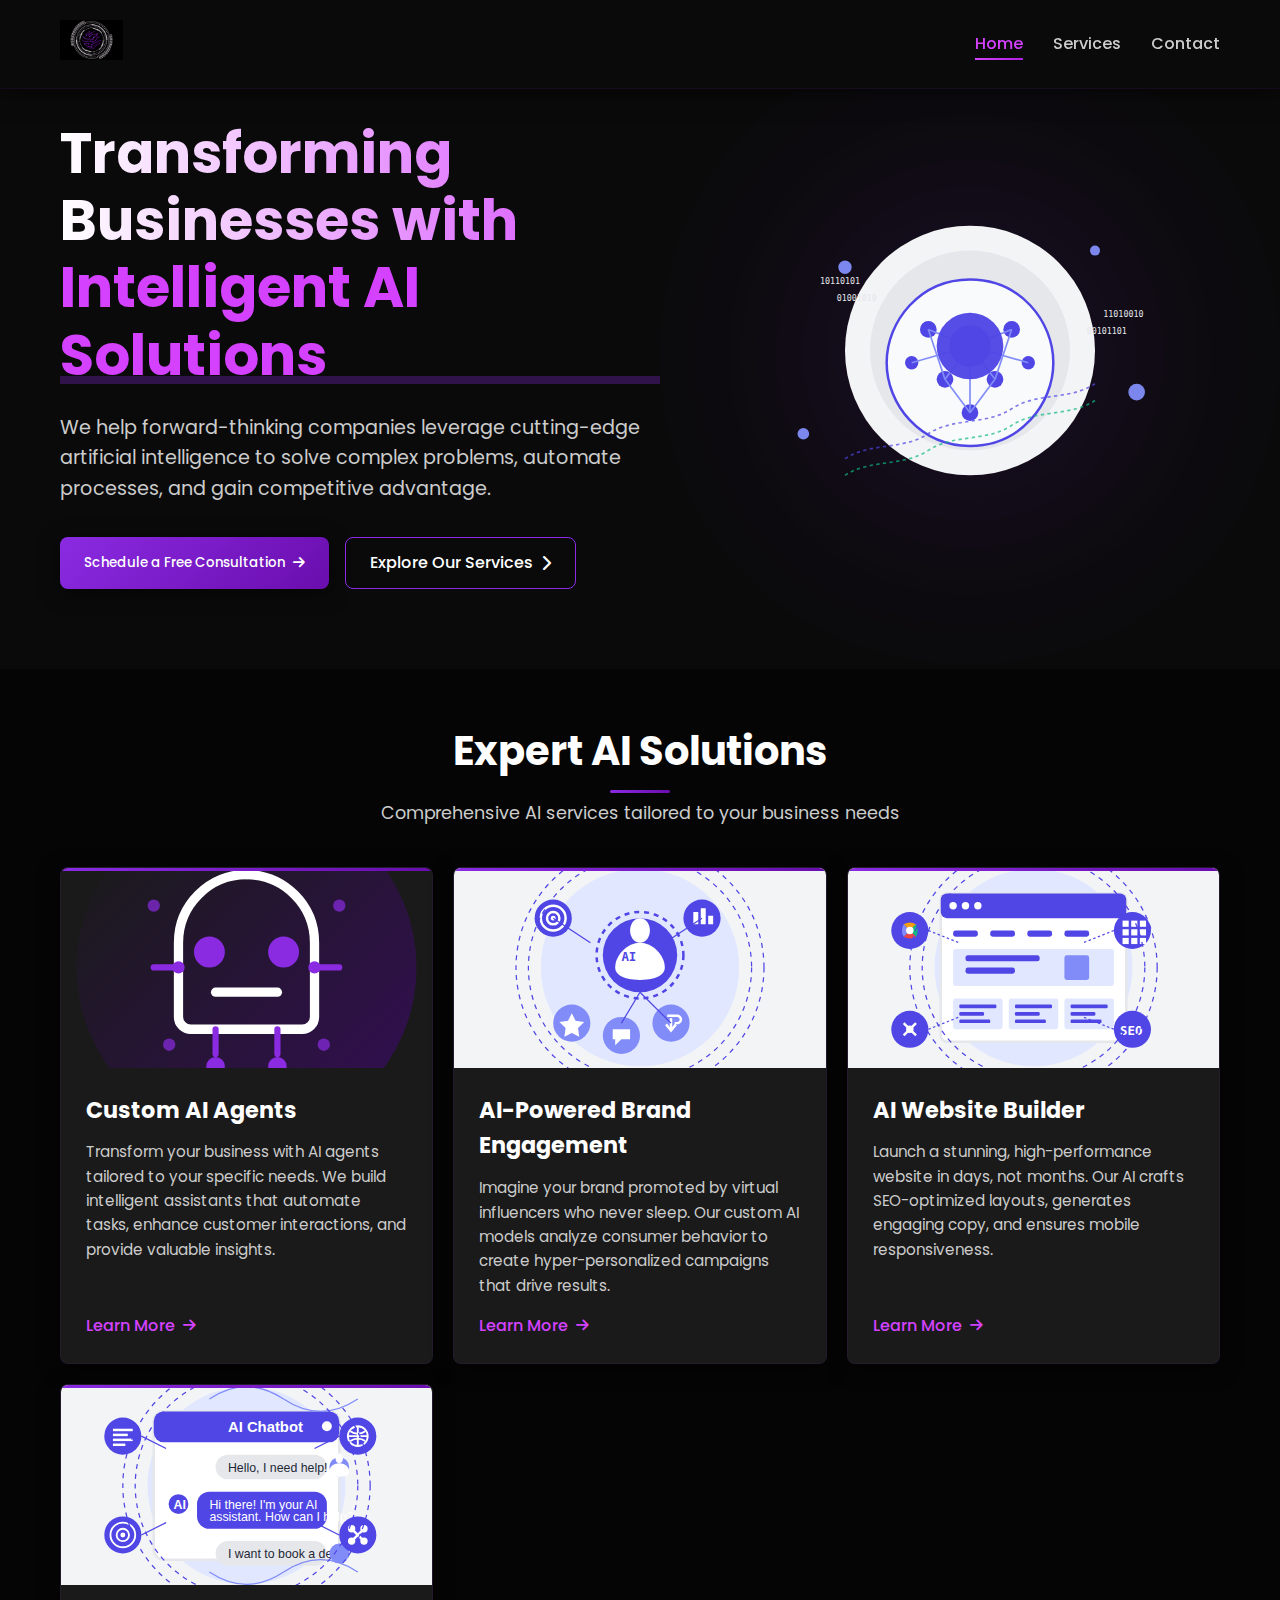
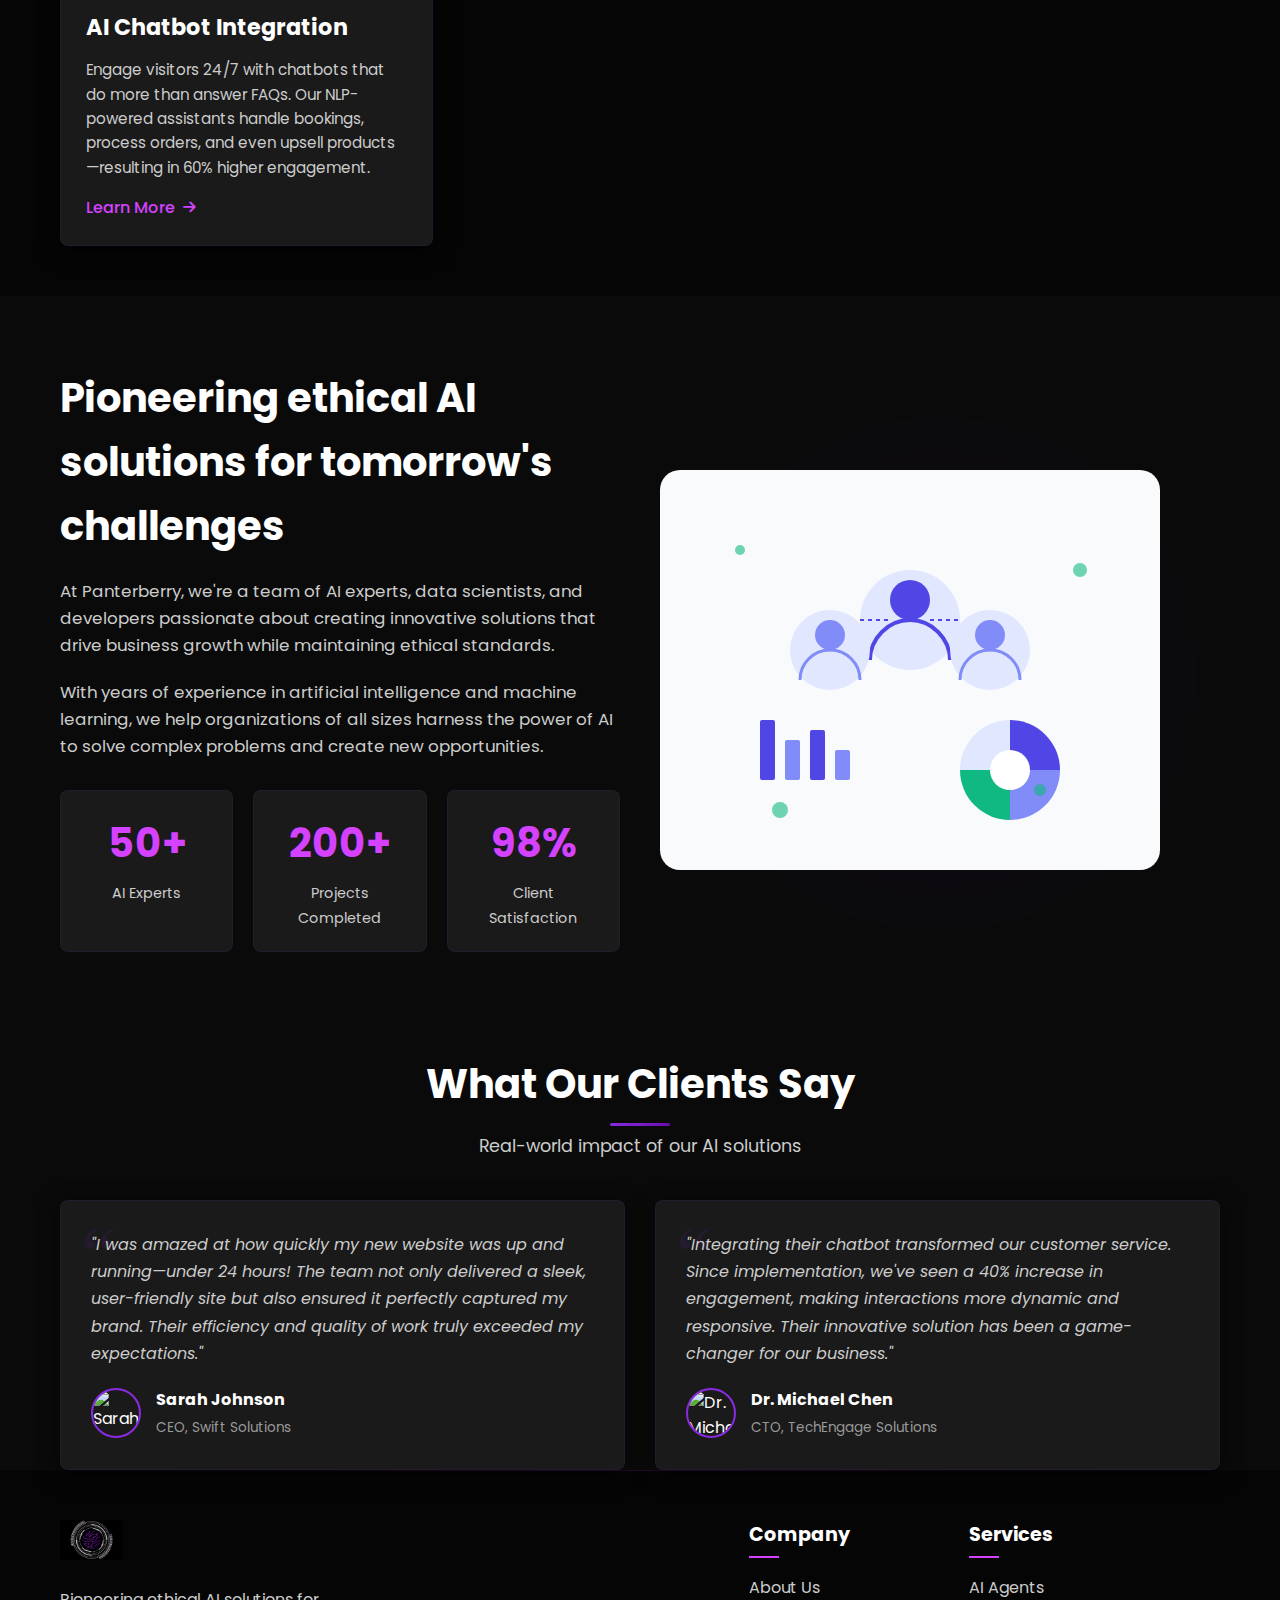
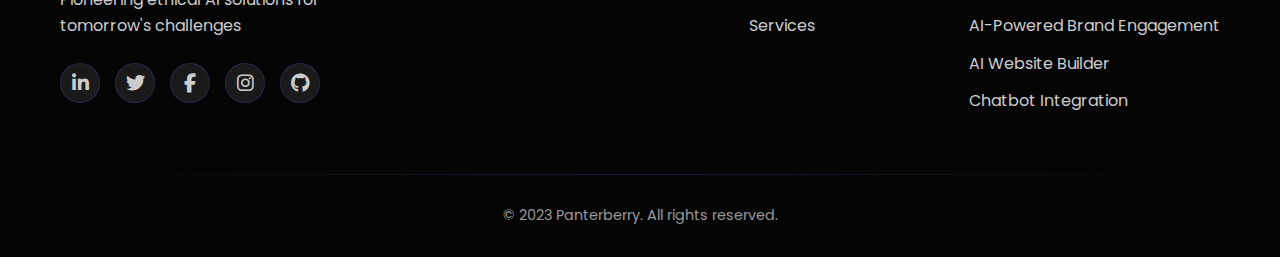
==== commit 21e20ca6: "final push" ====
--- a/index.html
+++ b/index.html
@@ -199,6 +199,15 @@
                             <li><a href="pages/services/index.html">Services</a></li>
                         </ul>
                     </div>
+                    <div class="footer-column">
+                        <h3>Services</h3>
+                        <ul>
+                            <li><a href="pages/services/ai-agents/index.html">AI Agents</a></li>
+                            <li><a href="pages/services/brand-engagement/index.html">AI-Powered Brand Engagement</a></li>
+                            <li><a href="pages/services/website-builder/index.html">AI Website Builder</a></li>
+                            <li><a href="pages/services/chatbot-integration/index.html">Chatbot Integration</a></li>
+                        </ul>
+                    </div>
                 </div>
             </div>
             <div class="footer-bottom">
